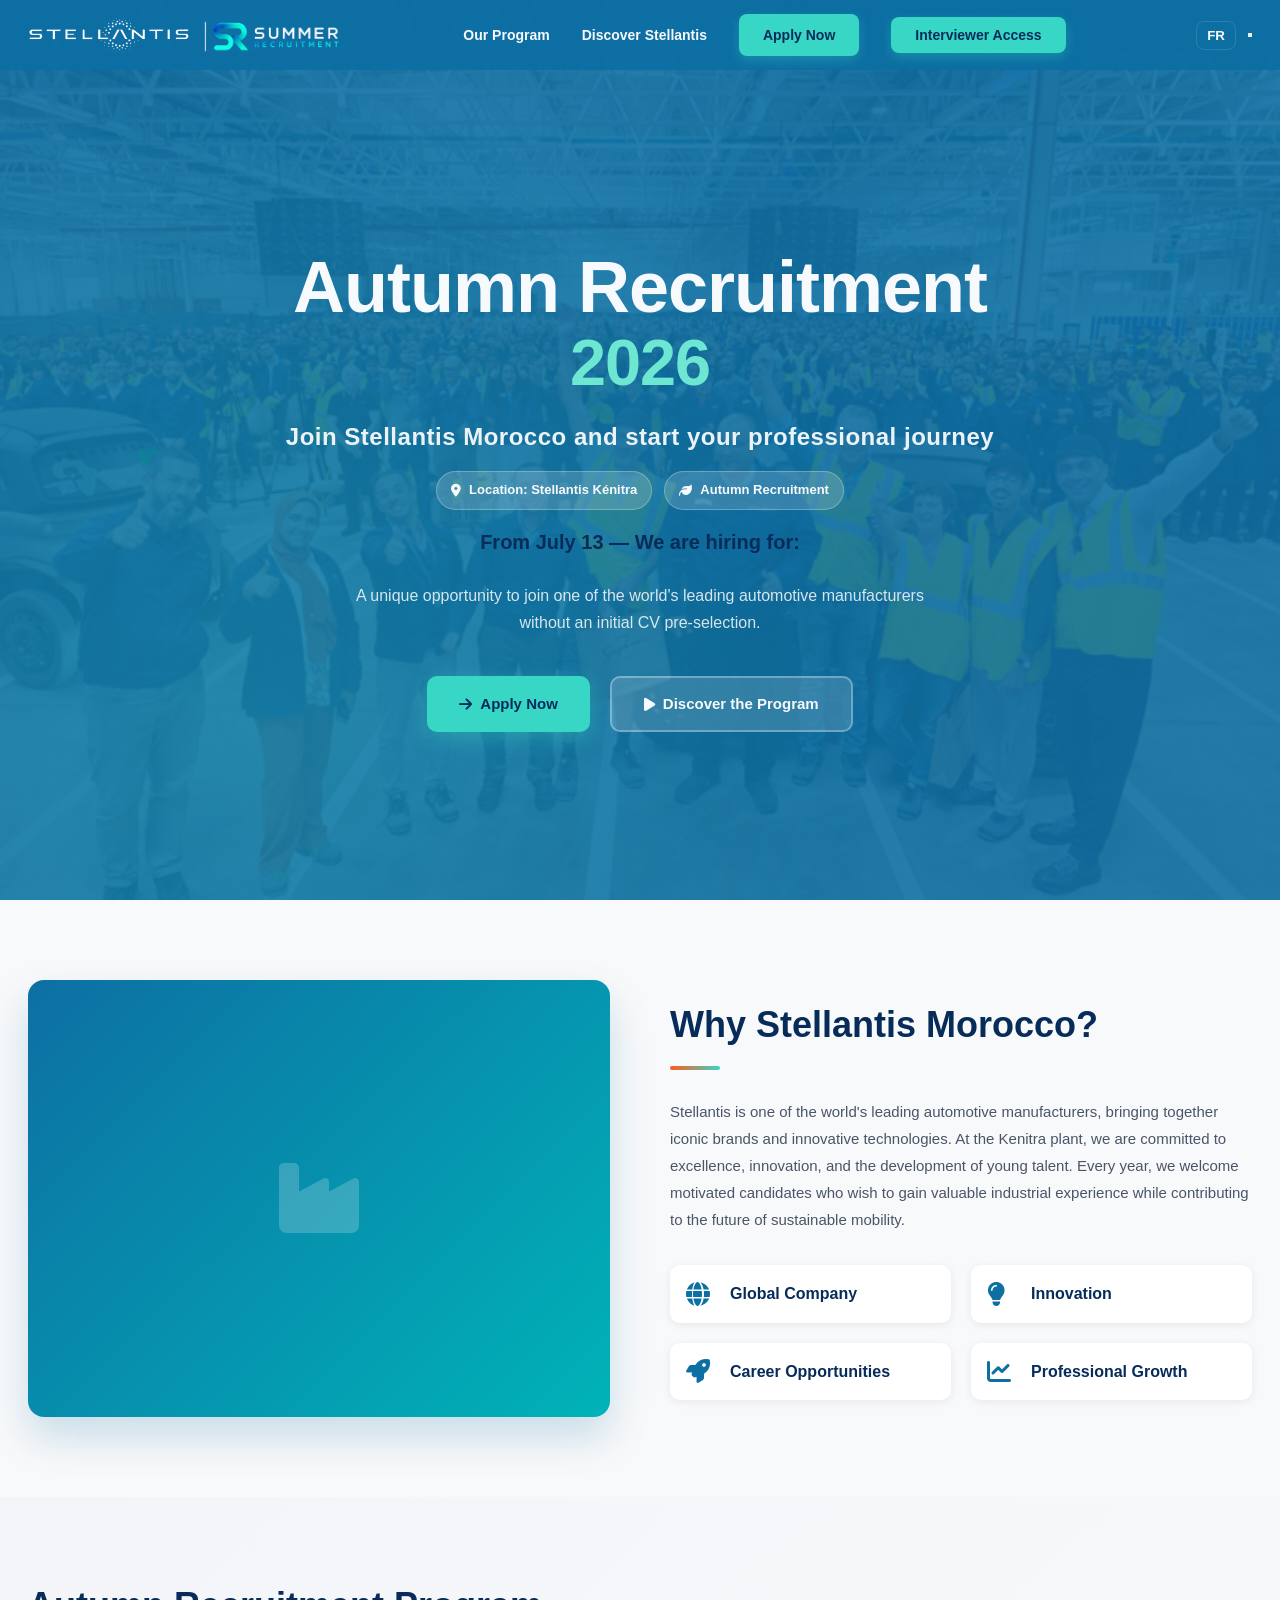
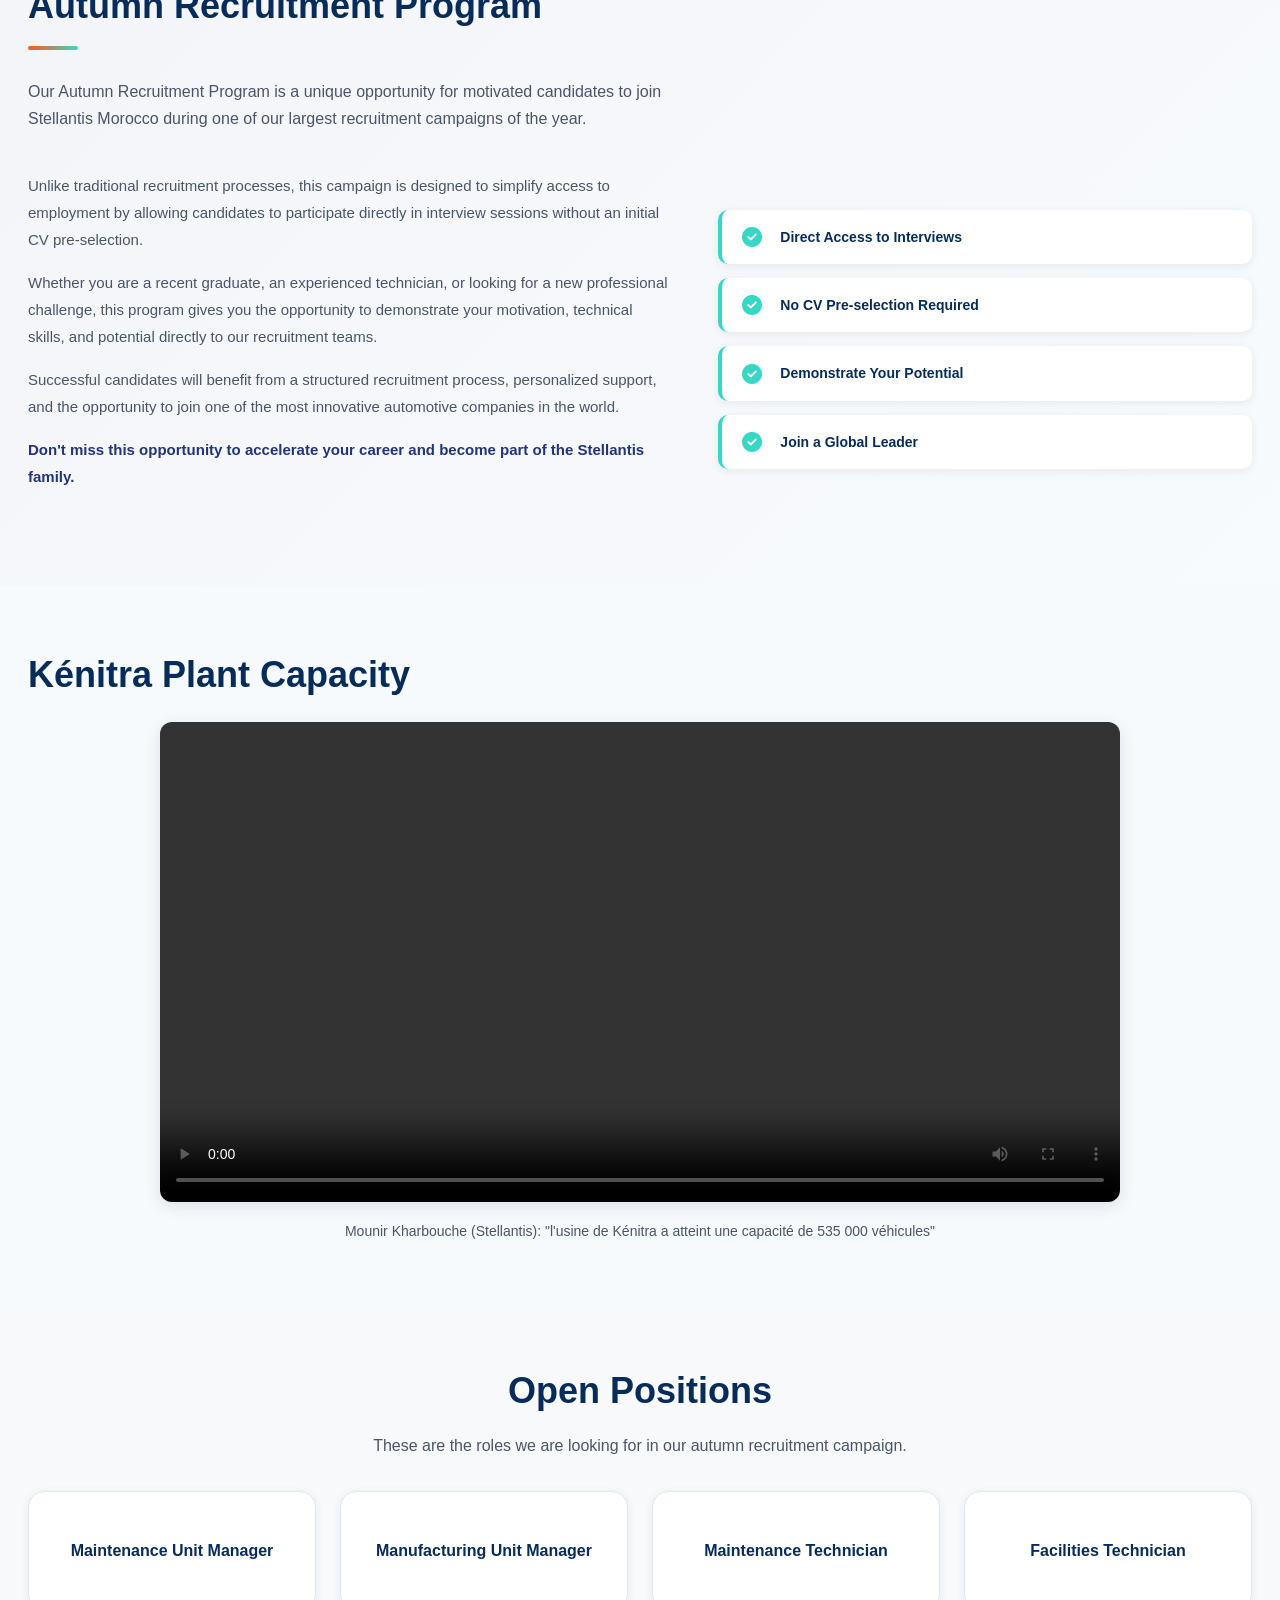
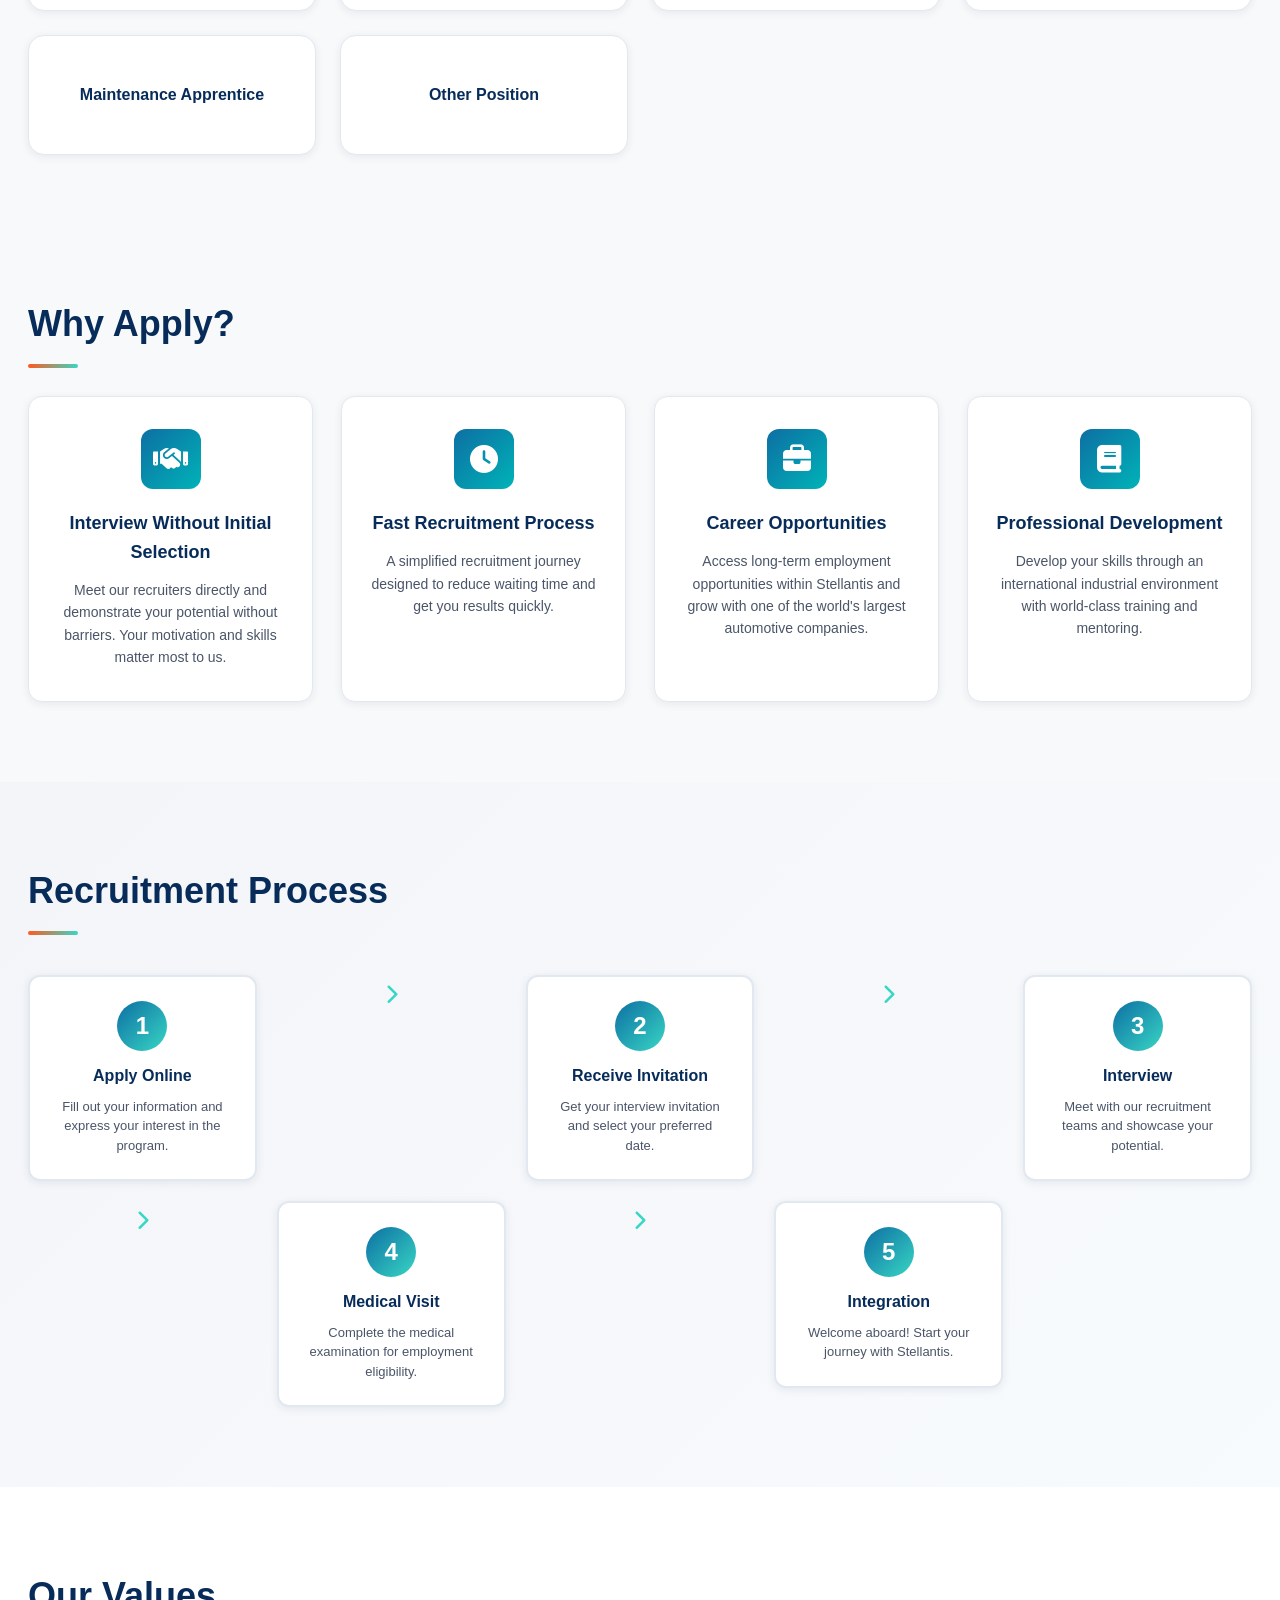
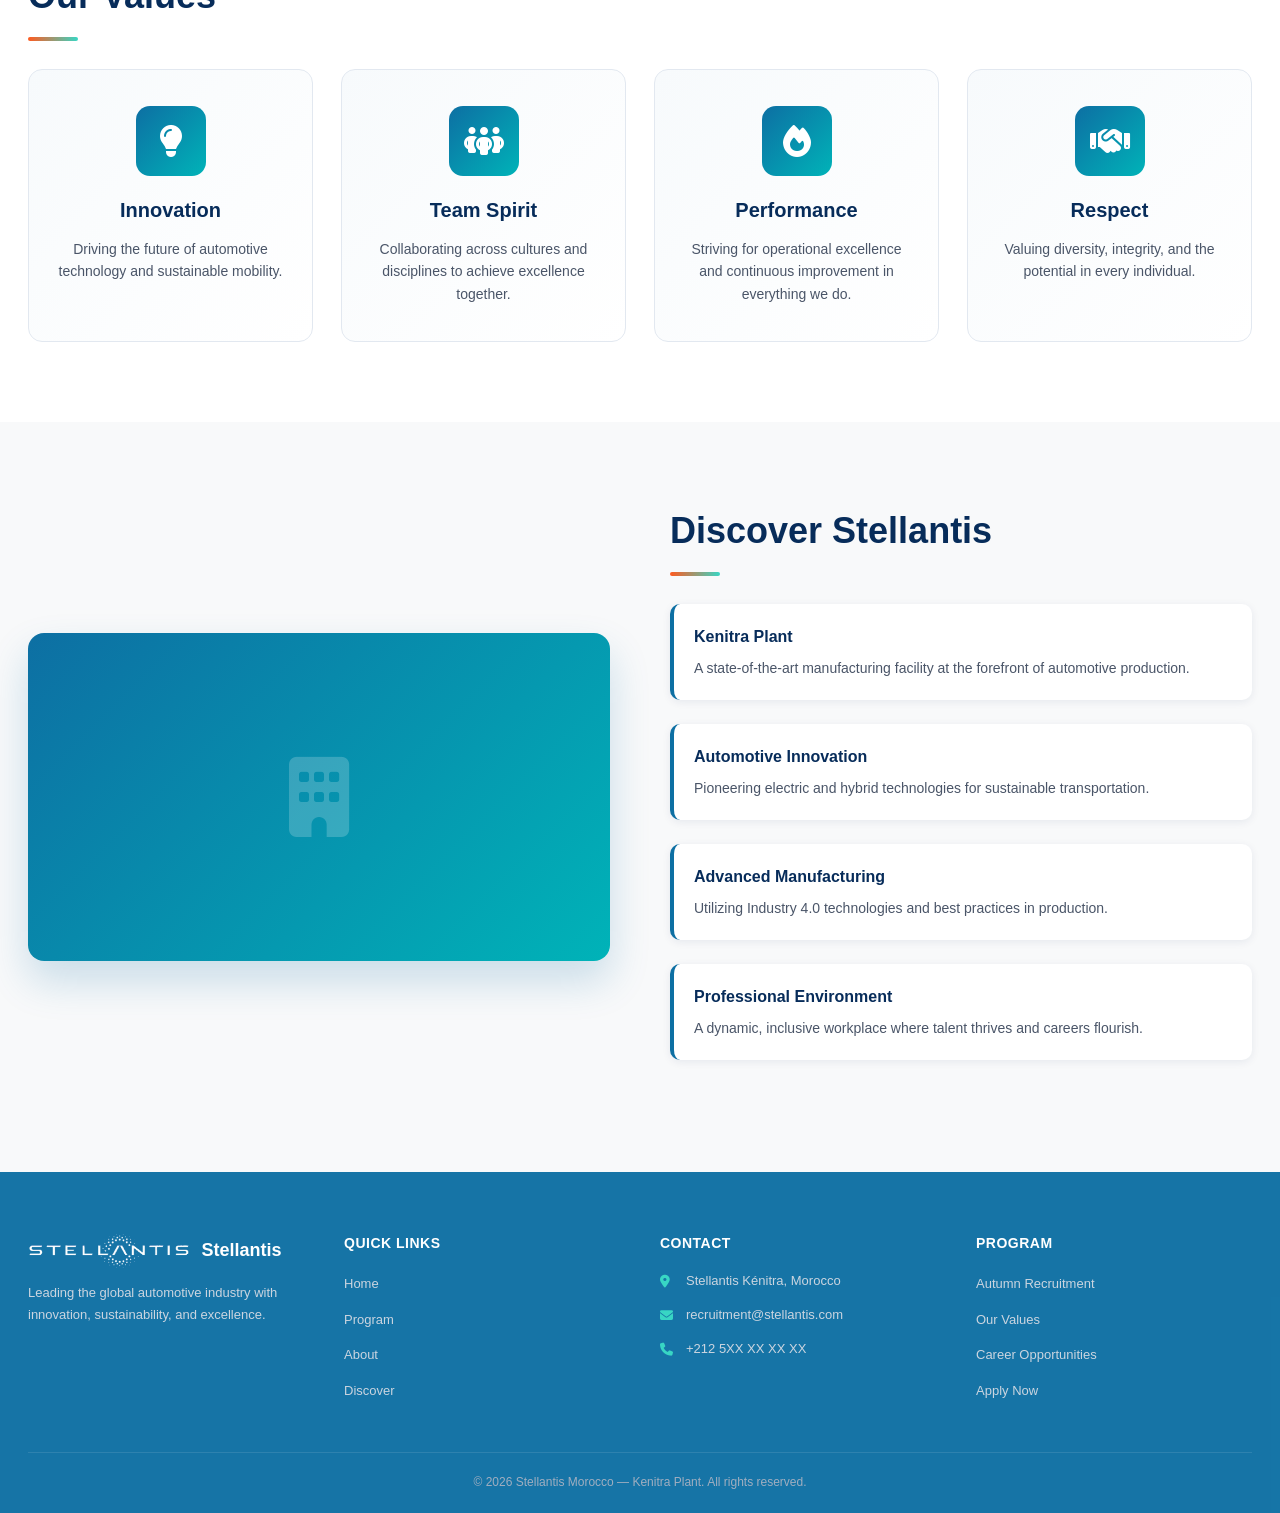
==== index.html @ 3e78059f "Initial commit — Autumn Recruitment 2026 campaign site Starts the autumn campaign from the Summer 20" ====
<!DOCTYPE html>
<html lang="en">
<head>
    <meta charset="UTF-8">
    <meta name="viewport" content="width=device-width, initial-scale=1.0">
    <title id="pageTitle">Autumn Recruitment 2026 — Stellantis Morocco</title>
    <link rel="stylesheet" href="https://cdnjs.cloudflare.com/ajax/libs/font-awesome/6.4.0/css/all.min.css">
    <link rel="stylesheet" href="style.css">
</head>
<body>
    <!-- Navbar -->
    <nav class="navbar" id="navbar">
        <div class="navbar-container">
            <a class="navbar-brand" href="#">
                <img src="assets/images/logoStell.png" alt="Stellantis logo" class="brand-image brand-image-stellantis">
                <img src="assets/images/home_logo.png" alt="Application logo" class="brand-image brand-image-app">
            </a>

            <div class="navbar-menu" id="navbarMenu" role="navigation" aria-label="Main Navigation">
                <a href="#program" class="nav-link" data-i18n="nav.program">Our Program</a>
                <a href="#stellantis" class="nav-link" data-i18n="nav.discover">Discover Stellantis</a>
                <a href="https://tally.so/r/xXBMe5" target="_blank" class="nav-link nav-button"><span data-i18n="nav.apply">Apply Now</span></a>
                <button type="button" id="techInterviewBtn" class="nav-link nav-button">Interviewer Access</button>
            </div>

            <div class="nav-actions">
                <button id="langToggle" class="lang-toggle" aria-label="Switch language">FR</button>
                <button type="button" id="hamburger" class="hamburger" aria-label="Toggle menu" aria-controls="navbarMenu" aria-expanded="false">
                    <span></span>
                    <span></span>
                    <span></span>
                </button>
            </div>
        </div>
    </nav>

    <!-- Hero Section -->
    <section class="hero" id="hero">
        <div class="hero-overlay"></div>
        <div class="hero-content">
            <h1 class="hero-title" id="heroTitle">Autumn Recruitment <span id="heroYear">2026</span></h1>
            <p class="hero-subtitle" data-i18n="hero.subtitle">Join Stellantis Morocco and start your professional journey</p>
            <div class="hero-meta">
                <span class="meta-pill"><i class="fas fa-map-marker-alt"></i> <span data-i18n="meta.location">Location: Stellantis Kénitra</span></span>
                <span class="meta-pill"><i class="fas fa-leaf"></i> <span data-i18n="meta.recruitment">Autumn Recruitment</span></span>
            </div>
            <p class="hero-announcement" id="announcement" data-i18n="announcement">From July 13 — We are hiring for:</p>
            <p class="hero-description" data-i18n="hero.description">A unique opportunity to join one of the world's leading automotive manufacturers without an initial CV pre-selection.</p>

                <div class="hero-buttons">
                <a href="https://tally.so/r/xXBMe5" target="_blank" class="btn btn-primary">
                    <i class="fas fa-arrow-right"></i> <span data-i18n="btn.apply">Apply Now</span>
                </a>
                <a href="#program" class="btn btn-secondary">
                    <i class="fas fa-play"></i> <span data-i18n="btn.discover">Discover the Program</span>
                </a>
            </div>
        </div>

        <!--<div class="scroll-indicator" id="scrollIndicator">
            <div class="mouse">
                <div class="wheel"></div>
            </div>
            <p>Scroll to explore</p>
        </div>-->
    </section>

    <!-- About Stellantis -->
    <section class="about-section" id="stellantis">
        <div class="container">
            <div class="about-grid">
                <div class="about-image">
                    <div class="image-placeholder">
                        <i class="fas fa-industry"></i>
                    </div>
                </div>

                <div class="about-content">
                    <h2 class="section-title" data-i18n="about.title">Why Stellantis Morocco?</h2>
                    <div class="title-bar"></div>
                    
                    <p class="about-text" data-i18n="about.text">
                        Stellantis is one of the world's leading automotive manufacturers, bringing together iconic brands and innovative technologies. At the Kenitra plant, we are committed to excellence, innovation, and the development of young talent. Every year, we welcome motivated candidates who wish to gain valuable industrial experience while contributing to the future of sustainable mobility.
                    </p>

                    <div class="about-highlights">
                        <div class="highlight-item">
                            <i class="fas fa-globe"></i>
                            <span data-i18n="about.highlight1">Global Company</span>
                        </div>
                        <div class="highlight-item">
                            <i class="fas fa-lightbulb"></i>
                            <span data-i18n="about.highlight2">Innovation</span>
                        </div>
                        <div class="highlight-item">
                            <i class="fas fa-rocket"></i>
                            <span data-i18n="about.highlight3">Career Opportunities</span>
                        </div>
                        <div class="highlight-item">
                            <i class="fas fa-chart-line"></i>
                            <span data-i18n="about.highlight4">Professional Growth</span>
                        </div>
                    </div>
                </div>
            </div>
        </div>
    </section>

    <!-- Autumn Recruitment Program -->
    <section class="program-section" id="program">
        <div class="container">
            <h2 class="section-title" data-i18n="program.title">Autumn Recruitment Program</h2>
            <div class="title-bar"></div>

            <p class="section-description" data-i18n="program.description">
                Our Autumn Recruitment Program is a unique opportunity for motivated candidates to join Stellantis Morocco during one of our largest recruitment campaigns of the year.
            </p>

            <div class="program-content">
                <div class="program-text">
                    <p>
                        Unlike traditional recruitment processes, this campaign is designed to simplify access to employment by allowing candidates to participate directly in interview sessions without an initial CV pre-selection.
                    </p>
                    <p>
                        Whether you are a recent graduate, an experienced technician, or looking for a new professional challenge, this program gives you the opportunity to demonstrate your motivation, technical skills, and potential directly to our recruitment teams.
                    </p>
                    <p>
                        Successful candidates will benefit from a structured recruitment process, personalized support, and the opportunity to join one of the most innovative automotive companies in the world.
                    </p>
                    <p style="font-weight: 600; color: #223579;">
                        Don't miss this opportunity to accelerate your career and become part of the Stellantis family.
                    </p>
                </div>

                <div class="program-features">
                    <div class="feature-item">
                        <i class="fas fa-check-circle"></i>
                        <span data-i18n="program.feature1">Direct Access to Interviews</span>
                    </div>
                    <div class="feature-item">
                        <i class="fas fa-check-circle"></i>
                        <span data-i18n="program.feature2">No CV Pre-selection Required</span>
                    </div>
                    <div class="feature-item">
                        <i class="fas fa-check-circle"></i>
                        <span data-i18n="program.feature3">Demonstrate Your Potential</span>
                    </div>
                    <div class="feature-item">
                        <i class="fas fa-check-circle"></i>
                        <span data-i18n="program.feature4">Join a Global Leader</span>
                    </div>
                </div>
            </div>
        </div>
    </section>

    <!-- Local Video Section -->
    <section class="video-section" id="video">
        <div class="container">
            <h2 class="section-title" data-i18n="video.title">Kénitra Plant Capacity</h2>
            <div class="video-wrap">
                <video controls playsinline preload="metadata" class="local-video">
                    <source src="assets/videos/kenitra_capacity.mp4" type="video/mp4">
                    Your browser does not support the video tag.
                </video>
            </div>
            <p class="video-caption" data-i18n="video.caption">Mounir Kharbouche (Stellantis) : "l'usine de Kénitra a atteint une capacité de 535 000 véhicules"</p>
        </div>
    </section>

    <!-- Positions Section -->
    <section class="positions-section" id="positions-section">
        <div class="container">
            <div class="positions-inner">
                <h2 class="section-title" data-i18n="positions.title">Open Positions</h2>
                <p class="section-description positions-description" data-i18n="positions.description">These are the roles we are looking for in our autumn recruitment campaign.</p>
                <ul class="positions" id="positions">
                    <li>Maintenance Unit Manager</li>
                    <li>Manufacturing Unit Manager</li>
                    <li>Maintenance Technician</li>
                    <li>Facilities Technician</li>
                    <li>Maintenance Apprentice</li>
                </ul>
            </div>
        </div>
    </section>

    <!-- Why Apply -->
    <section class="why-apply-section">
        <div class="container">
            <h2 class="section-title" data-i18n="why.title">Why Apply?</h2>
            <div class="title-bar"></div>

            <div class="cards-grid">
                <div class="benefit-card fade-up">
                    <div class="card-icon">
                        <i class="fas fa-handshake"></i>
                    </div>
                    <h3 data-i18n="why.card1.title">Interview Without Initial Selection</h3>
                    <p data-i18n="why.card1.text">Meet our recruiters directly and demonstrate your potential without barriers. Your motivation and skills matter most to us.</p>
                </div>

                <div class="benefit-card fade-up">
                    <div class="card-icon">
                        <i class="fas fa-clock"></i>
                    </div>
                    <h3 data-i18n="why.card2.title">Fast Recruitment Process</h3>
                    <p data-i18n="why.card2.text">A simplified recruitment journey designed to reduce waiting time and get you results quickly.</p>
                </div>

                <div class="benefit-card fade-up">
                    <div class="card-icon">
                        <i class="fas fa-briefcase"></i>
                    </div>
                    <h3 data-i18n="why.card3.title">Career Opportunities</h3>
                    <p data-i18n="why.card3.text">Access long-term employment opportunities within Stellantis and grow with one of the world's largest automotive companies.</p>
                </div>

                <div class="benefit-card fade-up">
                    <div class="card-icon">
                        <i class="fas fa-book"></i>
                    </div>
                    <h3 data-i18n="why.card4.title">Professional Development</h3>
                    <p data-i18n="why.card4.text">Develop your skills through an international industrial environment with world-class training and mentoring.</p>
                </div>
            </div>
        </div>
    </section>

    <!-- Recruitment Process -->
    <section class="process-section">
        <div class="container">
            <h2 class="section-title">Recruitment Process</h2>
            <div class="title-bar"></div>

            <div class="timeline">
                <div class="timeline-item fade-up">
                    <div class="timeline-number">1</div>
                    <div class="timeline-title" data-i18n="timeline.step1.title">Apply Online</div>
                    <p data-i18n="timeline.step1.text">Fill out your information and express your interest in the program.</p>
                </div>

                <div class="timeline-arrow">
                    <i class="fas fa-chevron-right"></i>
                </div>

                <div class="timeline-item fade-up">
                    <div class="timeline-number">2</div>
                    <div class="timeline-title" data-i18n="timeline.step2.title">Receive Invitation</div>
                    <p data-i18n="timeline.step2.text">Get your interview invitation and select your preferred date.</p>
                </div>

                <div class="timeline-arrow">
                    <i class="fas fa-chevron-right"></i>
                </div>

                <div class="timeline-item fade-up">
                    <div class="timeline-number">3</div>
                    <div class="timeline-title" data-i18n="timeline.step3.title">Interview</div>
                    <p data-i18n="timeline.step3.text">Meet with our recruitment teams and showcase your potential.</p>
                </div>

                <div class="timeline-arrow">
                    <i class="fas fa-chevron-right"></i>
                </div>

                <div class="timeline-item fade-up">
                    <div class="timeline-number">4</div>
                    <div class="timeline-title" data-i18n="timeline.step4.title">Medical Visit</div>
                    <p data-i18n="timeline.step4.text">Complete the medical examination for employment eligibility.</p>
                </div>

                <div class="timeline-arrow">
                    <i class="fas fa-chevron-right"></i>
                </div>

                <div class="timeline-item fade-up">
                    <div class="timeline-number">5</div>
                    <div class="timeline-title" data-i18n="timeline.step5.title">Integration</div>
                    <p data-i18n="timeline.step5.text">Welcome aboard! Start your journey with Stellantis.</p>
                </div>
            </div>
        </div>
    </section>

    <!-- Our Values -->
    <section class="values-section">
        <div class="container">
            <h2 class="section-title" data-i18n="values.title">Our Values</h2>
            <div class="title-bar"></div>

            <div class="values-grid">
                <div class="value-card fade-up">
                    <div class="value-icon">
                        <i class="fas fa-lightbulb"></i>
                    </div>
                    <h3 data-i18n="values.card1.title">Innovation</h3>
                    <p data-i18n="values.card1.text">Driving the future of automotive technology and sustainable mobility.</p>
                </div>

                <div class="value-card fade-up">
                    <div class="value-icon">
                        <i class="fas fa-people-group"></i>
                    </div>
                    <h3 data-i18n="values.card2.title">Team Spirit</h3>
                    <p data-i18n="values.card2.text">Collaborating across cultures and disciplines to achieve excellence together.</p>
                </div>

                <div class="value-card fade-up">
                    <div class="value-icon">
                        <i class="fas fa-fire"></i>
                    </div>
                    <h3 data-i18n="values.card3.title">Performance</h3>
                    <p data-i18n="values.card3.text">Striving for operational excellence and continuous improvement in everything we do.</p>
                </div>

                <div class="value-card fade-up">
                    <div class="value-icon">
                        <i class="fas fa-handshake"></i>
                    </div>
                    <h3 data-i18n="values.card4.title">Respect</h3>
                    <p data-i18n="values.card4.text">Valuing diversity, integrity, and the potential in every individual.</p>
                </div>
            </div>
        </div>
    </section>

    <!-- Discover Stellantis -->
    <section class="discover-section" id="discover">
        <div class="container">
            <div class="discover-grid">
                <div class="discover-image">
                    <div class="image-placeholder large">
                        <i class="fas fa-building"></i>
                    </div>
                </div>

                <div class="discover-content">
                    <h2 class="section-title" data-i18n="discover.title">Discover Stellantis</h2>
                    <div class="title-bar"></div>

                    <div class="discover-items">
                        <div class="discover-item">
                            <h4 data-i18n="discover.item1.title"><i class="fas fa-location-dot"></i> Kenitra Plant</h4>
                            <p data-i18n="discover.item1.text">A state-of-the-art manufacturing facility at the forefront of automotive production.</p>
                        </div>

                        <div class="discover-item">
                            <h4 data-i18n="discover.item2.title"><i class="fas fa-microchip"></i> Automotive Innovation</h4>
                            <p data-i18n="discover.item2.text">Pioneering electric and hybrid technologies for sustainable transportation.</p>
                        </div>

                        <div class="discover-item">
                            <h4 data-i18n="discover.item3.title"><i class="fas fa-cog"></i> Advanced Manufacturing</h4>
                            <p data-i18n="discover.item3.text">Utilizing Industry 4.0 technologies and best practices in production.</p>
                        </div>

                        <div class="discover-item">
                            <h4 data-i18n="discover.item4.title"><i class="fas fa-users"></i> Professional Environment</h4>
                            <p data-i18n="discover.item4.text">A dynamic, inclusive workplace where talent thrives and careers flourish.</p>
                        </div>
                    </div>

                   
                </div>
            </div>
        </div>
    </section>


    <!-- Footer -->
    <footer class="footer">
        <div class="container">
            <div class="footer-grid">
                <div class="footer-col">
                    <div class="footer-logo">
                        <img src="assets/images/logoStell.png" alt="Stellantis logo" class="brand-image">
                        <span>Stellantis</span>
                    </div>
                    <p data-i18n="footer.about">Leading the global automotive industry with innovation, sustainability, and excellence.</p>
                    <!--<div class="social-icons">
                        <a href="#"><i class="fab fa-facebook"></i></a>
                        <a href="#"><i class="fab fa-twitter"></i></a>
                        <a href="#"><i class="fab fa-linkedin"></i></a>
                        <a href="#"><i class="fab fa-instagram"></i></a>
                    </div>-->
                </div>

                <div class="footer-col">
                    <h4 data-i18n="footer.links">Quick Links</h4>
                    <ul>
                        <li><a href="#hero" data-i18n="footer.link.home">Home</a></li>
                        <li><a href="#program" data-i18n="footer.link.program">Program</a></li>
                        <li><a href="#stellantis" data-i18n="footer.link.about">About</a></li>
                        <li><a href="#discover" data-i18n="footer.link.discover">Discover</a></li>
                    </ul>
                </div>

                <div class="footer-col">
                    <h4 data-i18n="footer.contact">Contact</h4>
                    <div class="contact-info">
                        <p><i class="fas fa-map-marker-alt"></i> <span data-i18n="footer.contact.address">Stellantis Kénitra, Morocco</span></p>
                        <p><i class="fas fa-envelope"></i> <span data-i18n="footer.contact.email">recruitment@stellantis.com</span></p>
                        <p><i class="fas fa-phone"></i> <span data-i18n="footer.contact.phone">+212 5XX XX XX XX</span></p>
                    </div>
                </div>

                <div class="footer-col">
                    <h4 data-i18n="footer.program">Program</h4>
                    <ul>
                        <li><a href="#">Autumn Recruitment</a></li>
                        <li><a href="#">Our Values</a></li>
                        <li><a href="#">Career Opportunities</a></li>
                        <li><a href="#">Apply Now</a></li>
                    </ul>
                </div>
            </div>

            <div class="footer-bottom">
                <p data-i18n="footer.copyright">&copy; 2026 Stellantis Morocco — Kenitra Plant. All rights reserved.</p>
            </div>
        </div>
    </footer>

    <!-- Technical Interviewer Access Modal -->
    <div class="access-modal-overlay" id="accessModalOverlay">
        <div class="access-modal">
            <button type="button" class="access-modal-close" id="accessModalClose" aria-label="Close">&times;</button>
            <div class="access-modal-icon"><i class="fas fa-lock"></i></div>
            <h3 class="access-modal-title">Interviewer Access</h3>
            <p class="access-modal-text">Enter your access code to open the interview form.</p>
            <input type="text" inputmode="numeric" id="accessCodeInput" class="access-modal-input" placeholder="Access code" autocomplete="off">
            <p class="access-modal-error" id="accessModalError">Incorrect code, please try again.</p>
            <button type="button" class="btn btn-primary access-modal-submit" id="accessModalSubmit">Continue</button>
        </div>
    </div>

    <script src="script.js"></script>
</body>
</html>
---- style.css ----
:root {
    --primary-dark: #223579;
    --primary-blue: #0D6FA3;
    --primary-teal: #00B3B8;
    --teal-light: #38D6C4;
    --teal-lighter: #6EE7D2;
    --dark-navy: #0B3F91;
    --accent-orange: #FF5A1F;
    --light-bg: #F7FAFC;
    --light-gray: #f8f9fa;
    --border-gray: #e2e8f0;
    --text-dark: #072C5A;
    --text-gray: #4a5568;
    --text-light: #8b95a1;
    --shadow-sm: 0 2px 8px rgba(7, 44, 90, 0.08);
    --shadow-md: 0 4px 16px rgba(7, 44, 90, 0.12);
    --shadow-lg: 0 8px 24px rgba(7, 44, 90, 0.15);
}

* {
    margin: 0;
    padding: 0;
    box-sizing: border-box;
}

html {
    scroll-behavior: smooth;
}

body {
    font-family: -apple-system, BlinkMacSystemFont, 'Segoe UI', Roboto, 'Helvetica Neue', Arial, sans-serif;
    color: var(--text-dark);
    line-height: 1.6;
    overflow-x: hidden;
}

.container {
    max-width: 1280px;
    margin: 0 auto;
    padding: 0 28px;
}

/* ============================================
   NAVBAR
   ============================================ */

.navbar {
    position: fixed;
    top: 0;
    left: 0;
    right: 0;
    height: 70px;
    background: rgba(13, 111, 163, 0.96);
    z-index: 1000;
    transition: all 0.4s ease;
    backdrop-filter: blur(0px);
}

.navbar.scrolled {
    background: rgba(13, 111, 163, 0.96);
    backdrop-filter: blur(0px);
    box-shadow: none;
}

.navbar-container {
    max-width: 1400px;
    margin: 0 auto;
    padding: 0 28px;
    height: 100%;
    display: flex;
    align-items: center;
    justify-content: space-between;
}

.nav-actions {
    display: flex;
    align-items: center;
    gap: 12px;
}

/* Local video styles */
.video-section {
    padding: 60px 0;
    background: var(--light-bg);
}
.video-wrap {
    max-width: 960px;
    margin: 18px auto;
    border-radius: 12px;
    overflow: hidden;
    box-shadow: var(--shadow-md);
}
.local-video {
    width: 100%;
    height: auto;
    display: block;
}
.video-caption {
    text-align: center;
    color: var(--text-gray);
    max-width: 960px;
    margin: 10px auto 0;
    font-size: 14px;
}


.navbar-brand {
    display: flex;
    align-items: center;
    gap: 12px;
    font-size: 18px;
    font-weight: 700;
    text-decoration: none;
    color: var(--light-bg);
    transition: color 0.3s ease;
}

.brand-image {
    display: block;
    max-height: 38px;
    width: auto;
    object-fit: contain;
}

.brand-image-app {
    max-height: 44px;
}

.navbar.scrolled .navbar-brand {
    color: var(--light-bg);
}

.navbar.scrolled .nav-link {
    color: var(--light-bg);
}

.navbar.scrolled .hamburger span {
    background: var(--light-bg);
}

.logo-icon {
    width: 32px;
    height: 32px;
    color: inherit;
}

.brand-text {
    letter-spacing: 0.5px;
}

.navbar-menu {
    display: flex;
    align-items: center;
    gap: 32px;
    list-style: none;
}

.navbar,
.navbar *,
.navbar-menu,
.navbar-menu *,
.navbar-menu a,
.navbar-menu span,
.navbar li,
.navbar-menu li {
    list-style: none !important;
}

.navbar::before,
.navbar::after,
.navbar-menu::before,
.navbar-menu::after,
.nav-link::before,
.nav-link::after,
.navbar li::marker,
.navbar-menu li::marker {
    content: none !important;
}

.nav-link {
    color: var(--light-bg);
    text-decoration: none;
    font-size: 14px;
    font-weight: 600;
    transition: color 0.3s ease, transform 0.2s ease;
    position: relative;
}

.navbar.scrolled .nav-link {
    color: var(--light-bg);
}

.nav-link:hover {
    color: var(--teal-light);
    transform: translateY(-2px);
}

.nav-button {
    padding: 10px 24px;
    border-radius: 8px;
    background: var(--teal-light);
    color: var(--text-dark) !important;
    font-weight: 700;
    border: none;
    cursor: pointer;
    transition: all 0.3s ease;
    box-shadow: 0 4px 12px rgba(56, 214, 196, 0.3);
}

.nav-button:hover {
    background: var(--teal-lighter);
    box-shadow: 0 6px 16px rgba(56, 214, 196, 0.4);
    transform: translateY(-3px);
}

/* Language toggle */
.lang-toggle {
    background: transparent;
    color: var(--light-bg);
    border: 1px solid rgba(255,255,255,0.12);
    padding: 6px 10px;
    border-radius: 8px;
    font-weight: 700;
    cursor: pointer;
    margin-left: 12px;
}

/* Positions section */
.positions-section {
    padding: 60px 0;
    background: var(--light-gray);
}

.positions-inner {
    display: flex;
    flex-direction: column;
    align-items: center;
    text-align: center;
}

.hero .hero-announcement,
.positions-section .hero-announcement {
    margin: 0 auto 24px;
    color: var(--text-dark);
    font-size: 20px;
    font-weight: 800;
    text-align: center;
    width: 100%;
    max-width: 720px;
}

.positions-section .section-title {
    margin-bottom: 12px;
}

.positions-section .positions-description {
    margin-bottom: 30px;
    max-width: 720px;
    color: var(--text-gray);
    font-size: 16px;
    line-height: 1.8;
}

.positions-section .positions {
    list-style: none;
    display: grid;
    grid-template-columns: repeat(auto-fit, minmax(240px, 1fr));
    gap: 24px;
    margin: 0;
    padding: 0;
    width: 100%;
}

.positions-section .positions li {
    background: white;
    padding: 28px 20px;
    border-radius: 16px;
    color: var(--text-dark);
    font-weight: 700;
    border: 1px solid var(--border-gray);
    box-shadow: var(--shadow-sm);
    transition: all 0.3s ease;
    min-height: 120px;
    display: flex;
    align-items: center;
    justify-content: center;
    text-align: center;
}

.positions-section .positions li:hover {
    transform: translateY(-8px);
    box-shadow: var(--shadow-lg);
    border-color: var(--teal-light);
}

}

.hamburger {
    display: none;
    flex-direction: column;
    cursor: pointer;
    background: transparent;
    border: none;
    gap: 5px;
}

.hamburger span {
    width: 25px;
    height: 3px;
    background: var(--light-bg);
    border-radius: 2px;
    transition: all 0.3s ease;
}

.navbar.scrolled .hamburger span {
    background: var(--text-dark);
}

.hamburger.active span:nth-child(1) {
    transform: rotate(45deg) translate(10px, 10px);
}

.hamburger.active span:nth-child(2) {
    opacity: 0;
}

.hamburger.active span:nth-child(3) {
    transform: rotate(-45deg) translate(7px, -7px);
}

/* ============================================
   HERO SECTION
   ============================================ */

.hero {
    position: relative;
    min-height: 100vh;
    display: flex;
    align-items: center;
    justify-content: center;
    padding: 80px 28px 0;
    background: rgba(13, 111, 163, 0.96);
    background-image: linear-gradient(rgba(13, 111, 163, 0.90), rgba(13, 111, 163, 0.90)), url('assets/images/background.jpg');
    background-position: center;
    background-size: cover;
    background-repeat: no-repeat;
    overflow: hidden;
}

.hero::before {
    content: '';
    position: absolute;
    inset: 0;
    background: transparent;
    z-index: 1;
}

.hero-overlay {
    position: absolute;
    inset: 0;
    background: radial-gradient(circle at 20% 80%, rgba(56, 214, 196, 0.15) 0%, transparent 50%);
    z-index: 2;
}

.hero-content {
    position: relative;
    z-index: 3;
    text-align: center;
    max-width: 800px;
    animation: fadeInUp 1s ease 0.3s both;
}

.hero-title {
    font-size: clamp(48px, 8vw, 72px);
    font-weight: 800;
    color: var(--light-bg);
    line-height: 1.1;
    margin-bottom: 20px;
    letter-spacing: -1px;
}

.hero-title span {
    color: var(--teal-lighter);
    display: block;
    font-size: 0.9em;
}

.hero-subtitle {
    font-size: 24px;
    color: rgba(247, 250, 252, 0.95);
    font-weight: 600;
    margin-bottom: 14px;
    letter-spacing: 0.5px;
}

.hero-meta {
    display: flex;
    justify-content: center;
    flex-wrap: wrap;
    gap: 12px;
    margin-bottom: 16px;
}

.meta-pill {
    display: inline-flex;
    align-items: center;
    gap: 8px;
    padding: 8px 14px;
    border-radius: 999px;
    background: rgba(255, 255, 255, 0.16);
    border: 1px solid rgba(255, 255, 255, 0.25);
    color: var(--light-bg);
    font-size: 13px;
    font-weight: 700;
    backdrop-filter: blur(8px);
}

.hero-description {
    font-size: 16px;
    color: rgba(247, 250, 252, 0.85);
    max-width: 600px;
    margin: 0 auto 40px;
    line-height: 1.7;
}

.hero-buttons {
    display: flex;
    gap: 20px;
    justify-content: center;
    flex-wrap: wrap;
    animation: fadeInUp 1s ease 0.6s both;
}

.btn {
    display: inline-flex;
    align-items: center;
    gap: 8px;
    padding: 14px 32px;
    border-radius: 10px;
    font-size: 15px;
    font-weight: 700;
    text-decoration: none;
    border: none;
    cursor: pointer;
    transition: all 0.3s ease;
    position: relative;
    overflow: hidden;
}

.btn::before {
    content: '';
    position: absolute;
    top: 50%;
    left: 50%;
    width: 0;
    height: 0;
    border-radius: 50%;
    background: rgba(255, 255, 255, 0.3);
    transform: translate(-50%, -50%);
    transition: width 0.6s, height 0.6s;
    z-index: 0;
}

.btn:hover::before {
    width: 300px;
    height: 300px;
}

.btn > * {
    position: relative;
    z-index: 1;
}

.btn-primary {
    background: var(--teal-light);
    color: var(--text-dark);
    box-shadow: 0 6px 20px rgba(56, 214, 196, 0.35);
}

.btn-primary:hover {
    background: var(--teal-lighter);
    box-shadow: 0 10px 30px rgba(56, 214, 196, 0.45);
    transform: translateY(-4px);
}

.btn-secondary {
    background: rgba(255, 255, 255, 0.15);
    color: var(--light-bg);
    border: 2px solid rgba(255, 255, 255, 0.3);
    backdrop-filter: blur(10px);
}

.btn-secondary:hover {
    background: rgba(255, 255, 255, 0.25);
    border-color: var(--teal-lighter);
    box-shadow: 0 8px 24px rgba(110, 231, 210, 0.2);
    transform: translateY(-4px);
}

.btn-light {
    background: var(--light-bg);
    color: var(--text-dark);
    box-shadow: 0 6px 20px rgba(0, 0, 0, 0.15);
}

.btn-light:hover {
    background: #ffffff;
    box-shadow: 0 10px 30px rgba(0, 0, 0, 0.2);
    transform: translateY(-4px);
}

.btn-large {
    padding: 18px 48px;
    font-size: 16px;
}

/* Scroll Indicator */

.scroll-indicator {
    position: absolute;
    bottom: 40px;
    left: 50%;
    transform: translateX(-50%);
    text-align: center;
    z-index: 3;
    animation: bounce 2s infinite;
}

.mouse {
    width: 30px;
    height: 50px;
    border: 2px solid rgba(247, 250, 252, 0.5);
    border-radius: 15px;
    display: flex;
    justify-content: center;
    padding: 8px 0;
    margin: 0 auto 12px;
}

.wheel {
    width: 4px;
    height: 8px;
    background: rgba(247, 250, 252, 0.5);
    border-radius: 2px;
    animation: wheel-scroll 1.5s infinite;
}

.scroll-indicator p {
    color: rgba(247, 250, 252, 0.7);
    font-size: 12px;
    font-weight: 600;
    letter-spacing: 1px;
}

/* ============================================
   SECTIONS
   ============================================ */

section {
    padding: 80px 0;
}

.section-title {
    font-size: 36px;
    font-weight: 800;
    color: var(--text-dark);
    margin-bottom: 12px;
}

.title-bar {
    width: 50px;
    height: 4px;
    background: linear-gradient(90deg, var(--accent-orange) 0%, var(--teal-light) 100%);
    border-radius: 2px;
    margin-bottom: 28px;
}

.section-description {
    font-size: 16px;
    color: var(--text-gray);
    max-width: 700px;
    margin-bottom: 40px;
    line-height: 1.7;
}

/* ============================================
   ABOUT SECTION
   ============================================ */

.about-section {
    background: var(--light-gray);
}

.about-grid {
    display: grid;
    grid-template-columns: 1fr 1fr;
    gap: 60px;
    align-items: center;
}

.about-image {
    animation: fadeIn 1s ease;
}

.image-placeholder {
    width: 100%;
    aspect-ratio: 4/3;
    background: linear-gradient(135deg, var(--primary-blue) 0%, var(--primary-teal) 100%);
    border-radius: 16px;
    display: flex;
    align-items: center;
    justify-content: center;
    font-size: 80px;
    color: rgba(255, 255, 255, 0.2);
    box-shadow: 0 20px 40px rgba(13, 111, 163, 0.2);
    transition: transform 0.4s ease, box-shadow 0.4s ease;
}

.image-placeholder:hover {
    transform: translateY(-8px) scale(1.02);
    box-shadow: 0 30px 60px rgba(13, 111, 163, 0.3);
}

.image-placeholder.large {
    aspect-ratio: 16/9;
}

.about-content {
    animation: fadeInUp 1s ease;
}

.about-text {
    font-size: 15px;
    color: var(--text-gray);
    line-height: 1.8;
    margin-bottom: 28px;
}

.about-highlights {
    display: grid;
    grid-template-columns: 1fr 1fr;
    gap: 20px;
    margin-top: 32px;
}

.highlight-item {
    display: flex;
    align-items: center;
    gap: 12px;
    padding: 16px;
    background: white;
    border-radius: 10px;
    box-shadow: var(--shadow-sm);
    transition: all 0.3s ease;
}

.highlight-item:hover {
    transform: translateY(-4px);
    box-shadow: var(--shadow-md);
}

.highlight-item i {
    font-size: 24px;
    color: var(--primary-blue);
    min-width: 32px;
}

.highlight-item span {
    font-weight: 600;
    color: var(--text-dark);
}

/* ============================================
   PROGRAM SECTION
   ============================================ */

.program-section {
    background: linear-gradient(135deg, rgba(34, 53, 121, 0.05) 0%, rgba(13, 111, 163, 0.03) 100%);
}

.program-content {
    display: grid;
    grid-template-columns: 1.2fr 1fr;
    gap: 50px;
    align-items: center;
}

.program-text {
    animation: fadeInUp 1s ease;
}

.program-text p {
    font-size: 15px;
    color: var(--text-gray);
    line-height: 1.8;
    margin-bottom: 16px;
}

.program-features {
    display: flex;
    flex-direction: column;
    gap: 14px;
    animation: fadeInUp 1s ease 0.2s both;
}

.feature-item {
    display: flex;
    align-items: center;
    gap: 14px;
    padding: 16px 20px;
    background: white;
    border-radius: 10px;
    border-left: 4px solid var(--teal-light);
    box-shadow: var(--shadow-sm);
    transition: all 0.3s ease;
}

.feature-item:hover {
    transform: translateX(8px);
    box-shadow: var(--shadow-md);
}

.feature-item i {
    font-size: 20px;
    color: var(--teal-light);
    min-width: 24px;
}

.feature-item span {
    font-weight: 600;
    color: var(--text-dark);
    font-size: 14px;
}

/* ============================================
   WHY APPLY SECTION
   ============================================ */

.why-apply-section {
    background: var(--light-gray);
}

.cards-grid {
    display: grid;
    grid-template-columns: repeat(auto-fit, minmax(280px, 1fr));
    gap: 28px;
}

.benefit-card {
    background: white;
    border-radius: 14px;
    padding: 32px 24px;
    box-shadow: var(--shadow-sm);
    border: 1px solid var(--border-gray);
    transition: all 0.4s cubic-bezier(0.34, 1.56, 0.64, 1);
    text-align: center;
}

.benefit-card:hover {
    transform: translateY(-12px);
    box-shadow: var(--shadow-lg);
    border-color: var(--teal-light);
}

.card-icon {
    width: 60px;
    height: 60px;
    background: linear-gradient(135deg, var(--primary-blue) 0%, var(--primary-teal) 100%);
    border-radius: 12px;
    display: flex;
    align-items: center;
    justify-content: center;
    font-size: 28px;
    color: white;
    margin: 0 auto 20px;
    transition: transform 0.3s ease;
}

.benefit-card:hover .card-icon {
    transform: scale(1.1) rotate(5deg);
}

.benefit-card h3 {
    font-size: 18px;
    font-weight: 700;
    color: var(--text-dark);
    margin-bottom: 12px;
}

.benefit-card p {
    font-size: 14px;
    color: var(--text-gray);
    line-height: 1.6;
}

/* ============================================
   PROCESS SECTION
   ============================================ */

.process-section {
    background: linear-gradient(135deg, rgba(34, 53, 121, 0.05) 0%, rgba(13, 111, 163, 0.03) 100%);
}

.timeline {
    display: grid;
    grid-template-columns: repeat(auto-fit, minmax(200px, 1fr));
    gap: 20px;
    align-items: start;
    margin-top: 40px;
}

.timeline-arrow {
    display: none;
    align-items: center;
    justify-content: center;
    color: var(--teal-light);
    font-size: 20px;
}

@media (min-width: 1024px) {
    .timeline {
        grid-template-columns: repeat(5, 1fr);
    }

    .timeline-arrow {
        display: flex;
        height: 40px;
    }
}

.timeline-item {
    background: white;
    border-radius: 12px;
    padding: 24px;
    box-shadow: var(--shadow-sm);
    border: 2px solid var(--border-gray);
    position: relative;
    transition: all 0.3s ease;
    text-align: center;
}

.timeline-item:hover {
    border-color: var(--teal-light);
    box-shadow: var(--shadow-md);
    transform: translateY(-6px);
}

.timeline-number {
    width: 50px;
    height: 50px;
    background: linear-gradient(135deg, var(--primary-blue) 0%, var(--teal-light) 100%);
    color: white;
    border-radius: 50%;
    display: flex;
    align-items: center;
    justify-content: center;
    font-size: 24px;
    font-weight: 800;
    margin: 0 auto 12px;
}

.timeline-title {
    font-size: 16px;
    font-weight: 700;
    color: var(--text-dark);
    margin-bottom: 8px;
}

.timeline-item p {
    font-size: 13px;
    color: var(--text-gray);
    line-height: 1.5;
}

/* ============================================
   VALUES SECTION
   ============================================ */

.values-section {
    background: white;
}

.values-grid {
    display: grid;
    grid-template-columns: repeat(auto-fit, minmax(240px, 1fr));
    gap: 28px;
}

.value-card {
    background: linear-gradient(135deg, var(--light-bg) 0%, white 100%);
    border-radius: 14px;
    padding: 36px 28px;
    border: 1px solid var(--border-gray);
    text-align: center;
    transition: all 0.4s ease;
}

.value-card:hover {
    transform: translateY(-10px);
    box-shadow: var(--shadow-lg);
    border-color: var(--teal-light);
}

.value-icon {
    width: 70px;
    height: 70px;
    background: linear-gradient(135deg, var(--primary-blue) 0%, var(--primary-teal) 100%);
    border-radius: 14px;
    display: flex;
    align-items: center;
    justify-content: center;
    font-size: 32px;
    color: white;
    margin: 0 auto 18px;
    transition: all 0.3s ease;
}

.value-card:hover .value-icon {
    transform: scale(1.15) rotateY(10deg);
}

.value-card h3 {
    font-size: 20px;
    font-weight: 700;
    color: var(--text-dark);
    margin-bottom: 12px;
}

.value-card p {
    font-size: 14px;
    color: var(--text-gray);
    line-height: 1.6;
}

/* ============================================
   DISCOVER SECTION
   ============================================ */

.discover-section {
    background: var(--light-gray);
}

.discover-grid {
    display: grid;
    grid-template-columns: 1fr 1fr;
    gap: 60px;
    align-items: center;
}

.discover-content {
    animation: fadeInUp 1s ease;
}

.discover-items {
    display: flex;
    flex-direction: column;
    gap: 24px;
    margin-bottom: 32px;
}

.discover-item {
    padding: 20px;
    background: white;
    border-radius: 10px;
    border-left: 4px solid var(--primary-blue);
    box-shadow: var(--shadow-sm);
    transition: all 0.3s ease;
}

.discover-item:hover {
    border-left-color: var(--teal-light);
    transform: translateX(8px);
    box-shadow: var(--shadow-md);
}

.discover-item h4 {
    font-size: 16px;
    font-weight: 700;
    color: var(--text-dark);
    margin-bottom: 8px;
    display: flex;
    align-items: center;
    gap: 10px;
}

.discover-item h4 i {
    color: var(--primary-blue);
    font-size: 18px;
}

.discover-item p {
    font-size: 14px;
    color: var(--text-gray);
    line-height: 1.6;
}

/* ============================================
   CTA SECTION
   ============================================ */

.cta-section {
    background: linear-gradient(135deg, var(--primary-dark) 0%, var(--primary-blue) 50%, var(--primary-teal) 100%);
    color: white;
    position: relative;
    overflow: hidden;
}

.cta-section::before {
    content: '';
    position: absolute;
    inset: 0;
    background: radial-gradient(circle at 20% 80%, rgba(56, 214, 196, 0.2) 0%, transparent 50%);
    pointer-events: none;
}

.cta-content {
    position: relative;
    z-index: 1;
    text-align: center;
    max-width: 600px;
    margin: 0 auto;
    animation: fadeInUp 1s ease;
}

.cta-content h2 {
    font-size: 42px;
    font-weight: 800;
    margin-bottom: 16px;
    line-height: 1.2;
}

.cta-content p {
    font-size: 16px;
    opacity: 0.95;
    margin-bottom: 32px;
    line-height: 1.6;
}

/* ============================================
   FOOTER
   ============================================ */

.footer {
    background: rgba(13, 111, 163, 0.96);
    color: #F7FAFC;
    padding: 60px 0 20px;
}

.footer-grid {
    display: grid;
    grid-template-columns: repeat(auto-fit, minmax(250px, 1fr));
    gap: 40px;
    margin-bottom: 40px;
}

.footer-col h4 {
    font-size: 14px;
    font-weight: 800;
    text-transform: uppercase;
    color: white;
    margin-bottom: 16px;
    letter-spacing: 0.5px;
}

.footer-logo {
    display: flex;
    align-items: center;
    gap: 10px;
    font-size: 18px;
    font-weight: 700;
    color: white;
    margin-bottom: 12px;
}

.footer-col p {
    font-size: 13px;
    line-height: 1.7;
    margin-bottom: 16px;
    color: #cbd5e0;
}

.footer-col ul {
    list-style: none;
}

.footer-col ul li {
    margin-bottom: 10px;
}

.footer-col ul li a {
    color: #cbd5e0;
    text-decoration: none;
    font-size: 13px;
    transition: color 0.3s ease;
}

.footer-col ul li a:hover {
    color: var(--teal-light);
}

.social-icons {
    display: flex;
    gap: 12px;
    margin-top: 16px;
}

.social-icons a {
    width: 36px;
    height: 36px;
    background: rgba(110, 231, 210, 0.1);
    border-radius: 8px;
    display: flex;
    align-items: center;
    justify-content: center;
    color: var(--teal-light);
    text-decoration: none;
    transition: all 0.3s ease;
    border: 1px solid rgba(110, 231, 210, 0.2);
}

.social-icons a:hover {
    background: var(--teal-light);
    color: var(--text-dark);
    transform: translateY(-3px);
}

.contact-info {
    display: flex;
    flex-direction: column;
    gap: 12px;
}

.contact-info p {
    font-size: 13px;
    display: flex;
    align-items: center;
    gap: 10px;
    margin: 0;
}

.contact-info i {
    color: var(--teal-light);
    width: 16px;
}

.footer-bottom {
    padding-top: 20px;
    border-top: 1px solid rgba(255, 255, 255, 0.1);
    text-align: center;
}

.footer-bottom p {
    font-size: 12px;
    color: #a0aec0;
    margin: 0;
}

/* ============================================
   ANIMATIONS
   ============================================ */

@keyframes fadeInUp {
    from {
        opacity: 0;
        transform: translateY(30px);
    }
    to {
        opacity: 1;
        transform: translateY(0);
    }
}

@keyframes fadeIn {
    from {
        opacity: 0;
    }
    to {
        opacity: 1;
    }
}

@keyframes bounce {
    0%, 20%, 50%, 80%, 100% {
        transform: translateX(-50%) translateY(0);
    }
    40% {
        transform: translateX(-50%) translateY(-10px);
    }
    60% {
        transform: translateX(-50%) translateY(-5px);
    }
}

@keyframes wheel-scroll {
    0% {
        opacity: 1;
        transform: translateY(-8px);
    }
    100% {
        opacity: 0;
        transform: translateY(8px);
    }
}

.fade-up {
    opacity: 0;
    transform: translateY(30px);
    transition: opacity 0.6s ease, transform 0.6s ease;
}

.fade-up.in-view {
    opacity: 1;
    transform: translateY(0);
}

/* ============================================
   RESPONSIVE DESIGN
   ============================================ */

@media (max-width: 1024px) {
    .section-title {
        font-size: 28px;
    }

    .about-grid,
    .program-content,
    .discover-grid {
        grid-template-columns: 1fr;
    }

    .hero-title {
        font-size: 42px;
    }

    .hero-subtitle {
        font-size: 18px;
    }

    .cta-content h2 {
        font-size: 32px;
    }
}

@media (max-width: 768px) {
    .navbar-menu {
        display: none;
    }

    .hamburger {
        display: flex;
    }

    .section-title {
        font-size: 24px;
    }

    .hero-buttons {
        gap: 12px;
    }

    .btn {
        padding: 12px 24px;
        font-size: 14px;
    }

    .hero-title {
        font-size: 32px;
    }

    .hero-subtitle {
        font-size: 16px;
    }

    .hero-description {
        font-size: 14px;
    }

    section {
        padding: 60px 0;
    }

    .about-highlights {
        grid-template-columns: 1fr;
    }

    .cards-grid {
        grid-template-columns: 1fr;
    }

    .benefit-card {
        padding: 24px;
    }

    .timeline {
        grid-template-columns: 1fr;
    }

    .timeline-arrow {
        display: none !important;
    }

    .discover-items {
        gap: 16px;
    }

    .footer-grid {
        grid-template-columns: 1fr;
        gap: 24px;
    }

    .cta-content h2 {
        font-size: 24px;
    }
}

@media (max-width: 480px) {
    .container {
        padding: 0 16px;
    }

    .section-title {
        font-size: 20px;
    }

    .hero {
        padding: 70px 16px 0;
    }

    .hero-title {
        font-size: 24px;
    }

    .hero-subtitle {
        font-size: 14px;
    }

    .hero-description {
        font-size: 13px;
    }

    .btn {
        padding: 10px 20px;
        font-size: 13px;
    }

    .section-description {
        font-size: 14px;
    }

    .navbar-container {
        padding: 0 16px;
    }

    .about-text {
        font-size: 14px;
    }

    .program-text p {
        font-size: 14px;
    }

    .discover-item h4 {
        font-size: 15px;
    }

    .discover-item p {
        font-size: 13px;
    }
}

/* ============================================
   Technical Interviewer Access Modal
============================================ */

.access-modal-overlay {
    display: none;
    position: fixed;
    inset: 0;
    background: rgba(7, 44, 90, 0.55);
    backdrop-filter: blur(4px);
    align-items: center;
    justify-content: center;
    z-index: 2000;
    padding: 20px;
}

.access-modal-overlay.active {
    display: flex;
}

.access-modal {
    position: relative;
    width: 100%;
    max-width: 340px;
    background: #fff;
    border-radius: 14px;
    padding: 32px 28px 28px;
    text-align: center;
    box-shadow: 0 20px 60px rgba(7, 44, 90, 0.3);
    animation: accessModalPop 0.25s ease;
}

@keyframes accessModalPop {
    from { opacity: 0; transform: translateY(10px) scale(0.97); }
    to { opacity: 1; transform: translateY(0) scale(1); }
}

.access-modal-close {
    position: absolute;
    top: 10px;
    right: 12px;
    background: none;
    border: none;
    font-size: 22px;
    line-height: 1;
    color: var(--text-gray);
    cursor: pointer;
}

.access-modal-close:hover {
    color: var(--text-dark);
}

.access-modal-icon {
    width: 48px;
    height: 48px;
    margin: 0 auto 14px;
    border-radius: 50%;
    background: var(--light-bg);
    color: var(--primary-blue);
    display: flex;
    align-items: center;
    justify-content: center;
    font-size: 18px;
}

.access-modal-title {
    font-size: 18px;
    font-weight: 800;
    color: var(--text-dark);
    margin-bottom: 6px;
}

.access-modal-text {
    font-size: 13px;
    color: var(--text-gray);
    margin-bottom: 18px;
}

.access-modal-input {
    width: 100%;
    padding: 12px 14px;
    border: 1px solid #e2e8f0;
    border-radius: 8px;
    font-size: 15px;
    text-align: center;
    letter-spacing: 2px;
    margin-bottom: 8px;
}

.access-modal-input:focus {
    outline: none;
    border-color: var(--primary-blue);
}

.access-modal-error {
    display: none;
    color: #e53e3e;
    font-size: 12px;
    margin-bottom: 8px;
}

.access-modal-error.show {
    display: block;
}

.access-modal-submit {
    width: 100%;
    justify-content: center;
    margin-top: 6px;
}
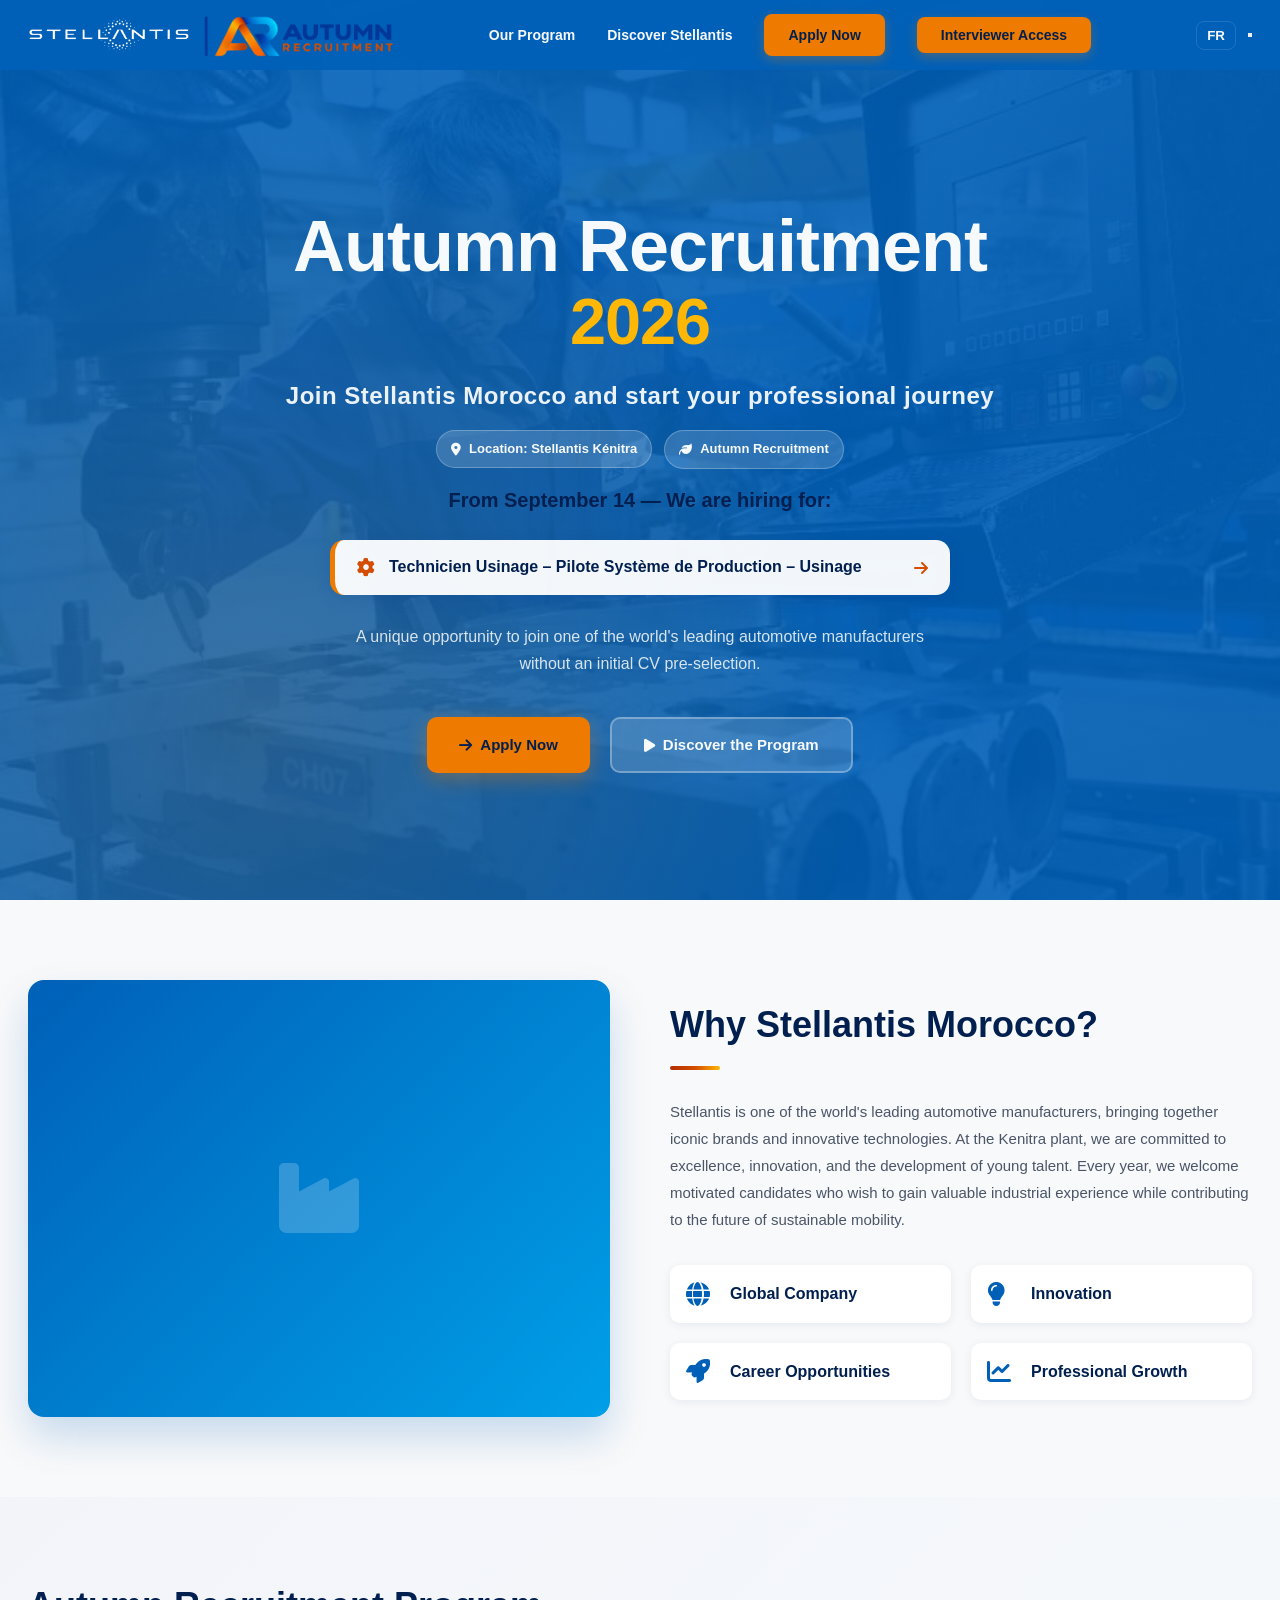
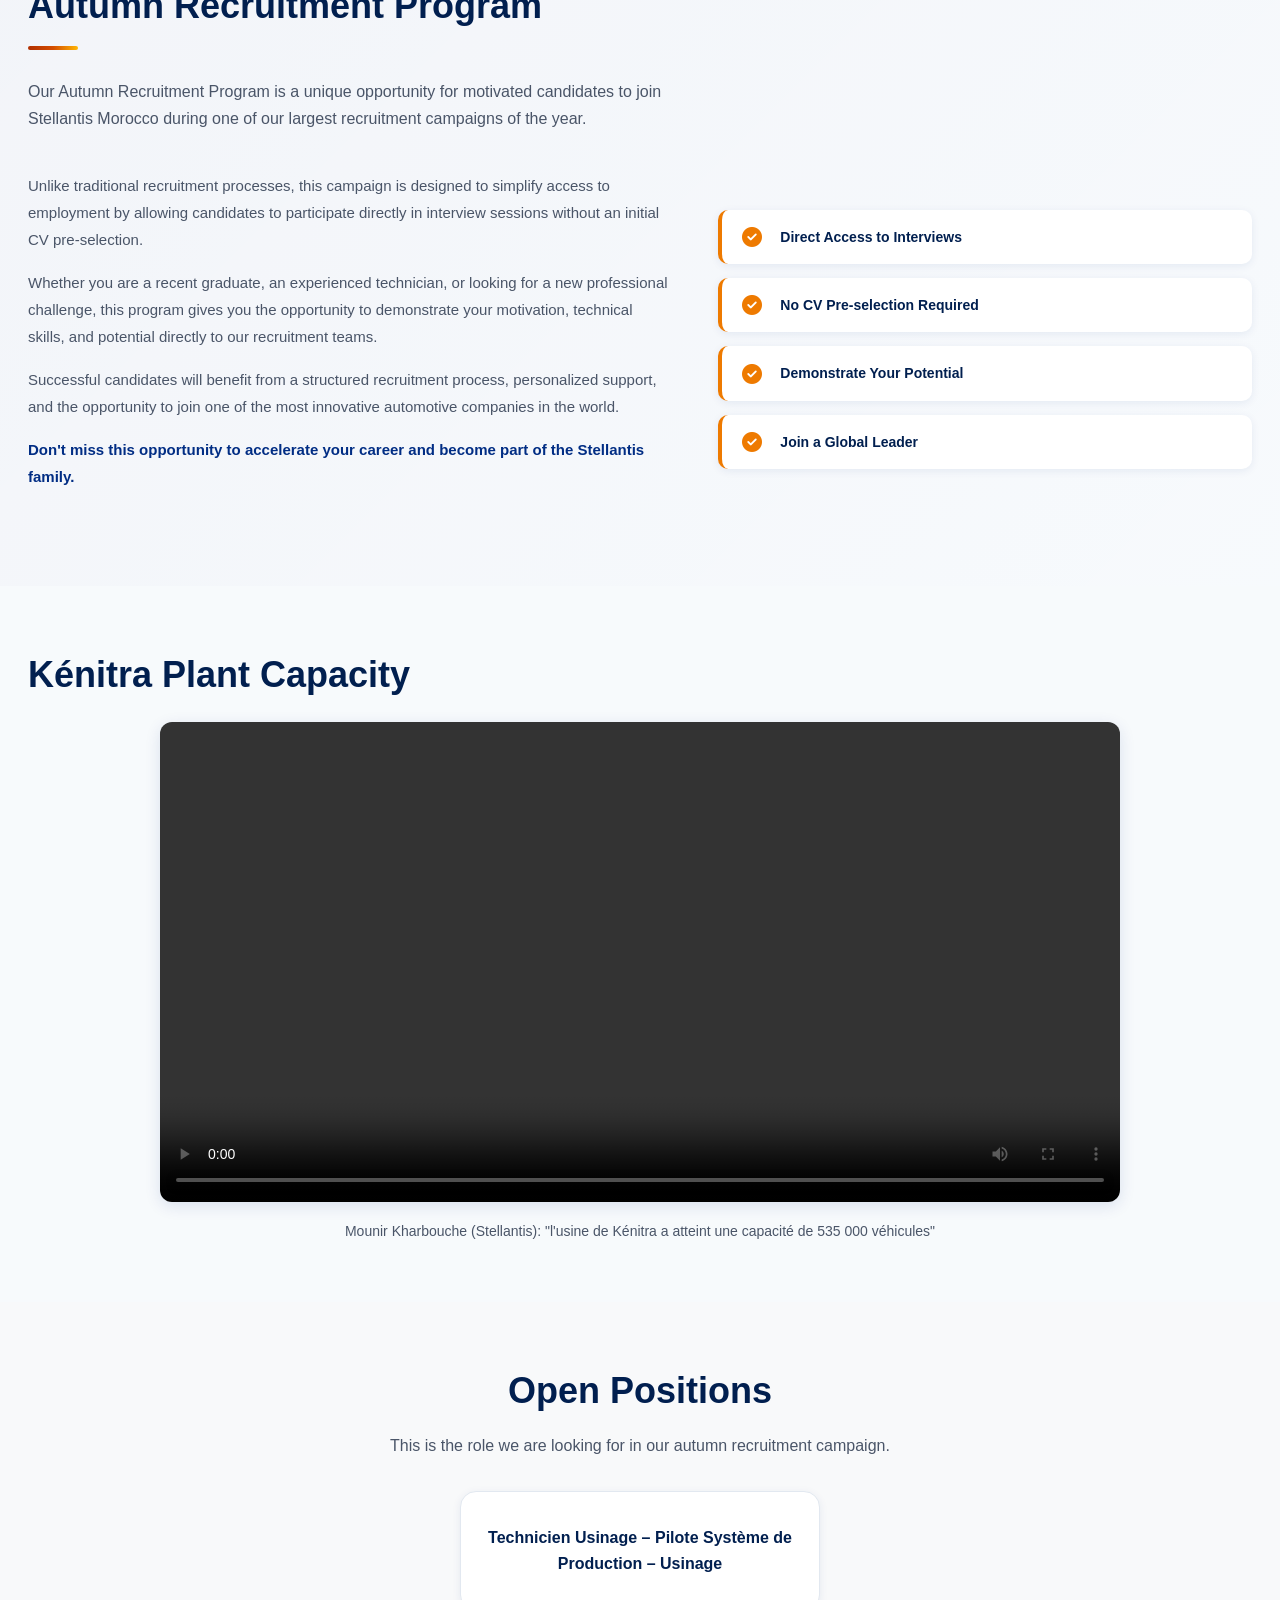
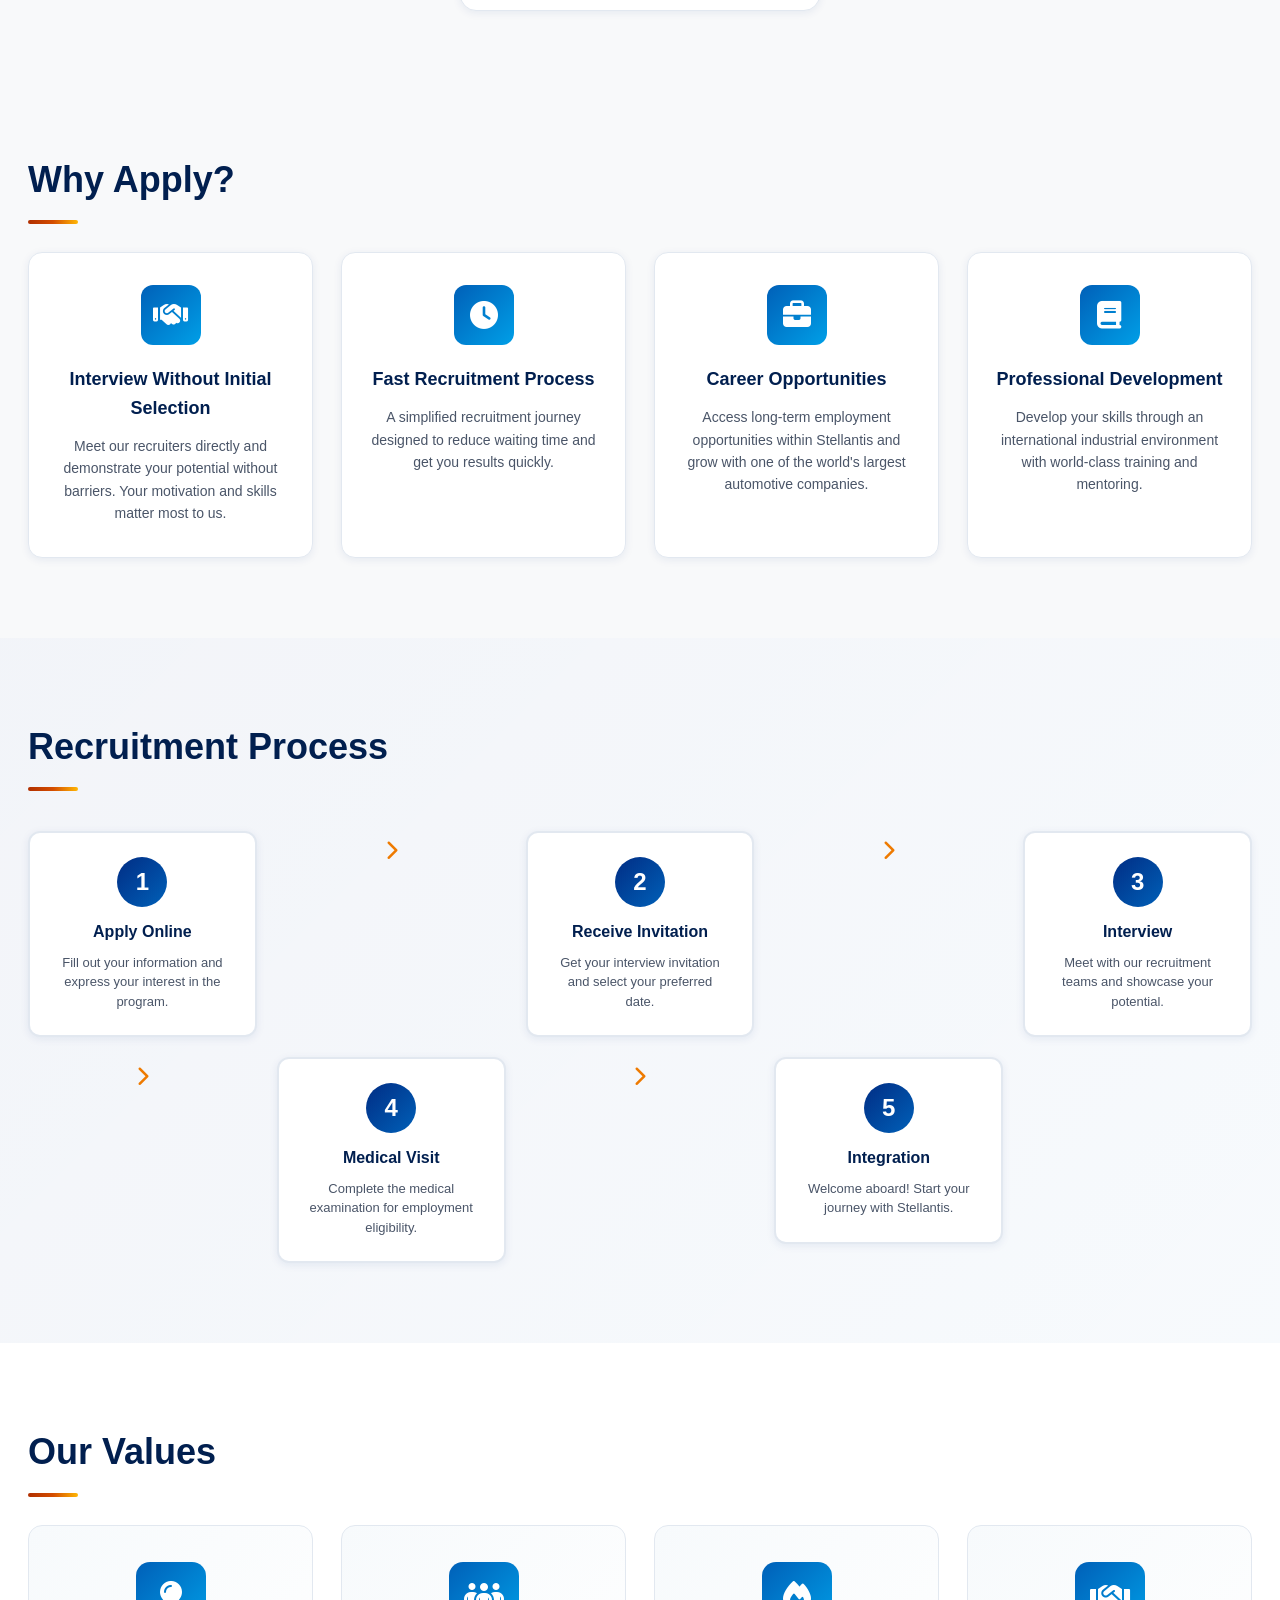
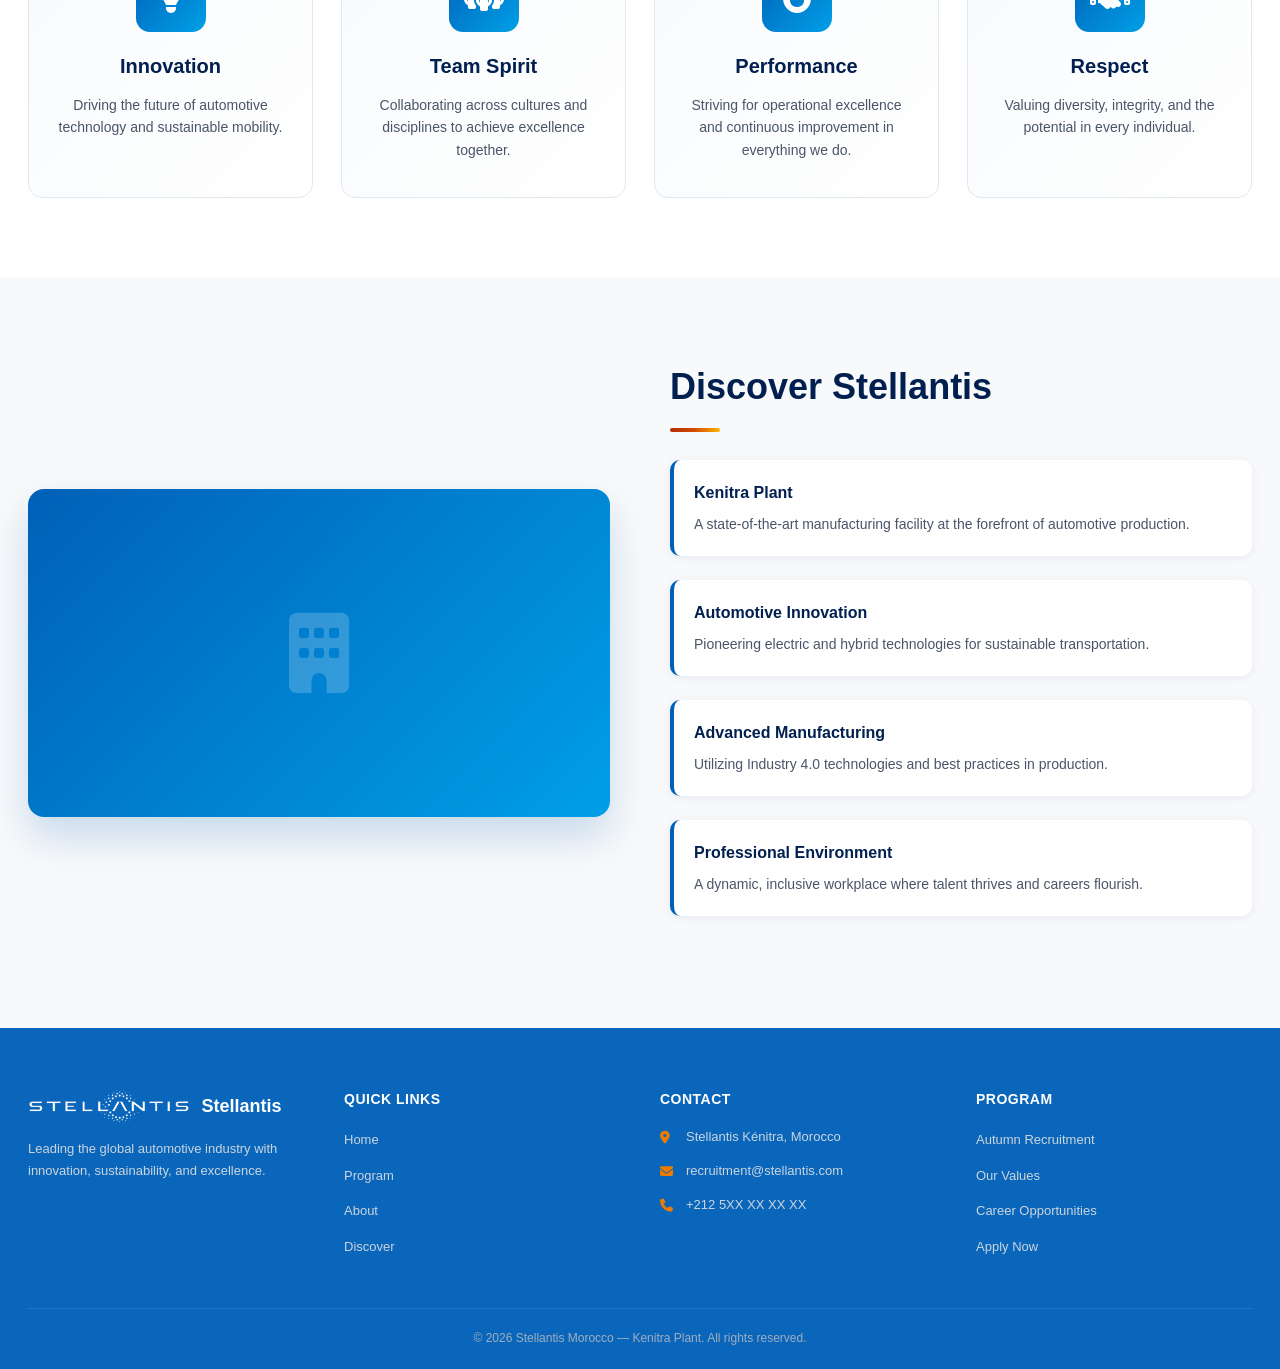
==== commit 5902dfb3: "transformation to autumn recruitement" ====
--- a/index.html
+++ b/index.html
@@ -19,7 +19,7 @@
             <div class="navbar-menu" id="navbarMenu" role="navigation" aria-label="Main Navigation">
                 <a href="#program" class="nav-link" data-i18n="nav.program">Our Program</a>
                 <a href="#stellantis" class="nav-link" data-i18n="nav.discover">Discover Stellantis</a>
-                <a href="https://tally.so/r/xXBMe5" target="_blank" class="nav-link nav-button"><span data-i18n="nav.apply">Apply Now</span></a>
+                <a href="https://tally.so/r/Me4j7p" target="_blank" class="nav-link nav-button"><span data-i18n="nav.apply">Apply Now</span></a>
                 <button type="button" id="techInterviewBtn" class="nav-link nav-button">Interviewer Access</button>
             </div>
 
@@ -44,11 +44,18 @@
                 <span class="meta-pill"><i class="fas fa-map-marker-alt"></i> <span data-i18n="meta.location">Location: Stellantis Kénitra</span></span>
                 <span class="meta-pill"><i class="fas fa-leaf"></i> <span data-i18n="meta.recruitment">Autumn Recruitment</span></span>
             </div>
-            <p class="hero-announcement" id="announcement" data-i18n="announcement">From July 13 — We are hiring for:</p>
+            <p class="hero-announcement" id="announcement" data-i18n="announcement">From September 14 — We are hiring for:</p>
+
+            <a class="hero-position" href="https://tally.so/r/Me4j7p" target="_blank" rel="noopener">
+                <i class="fas fa-cog hero-position-icon"></i>
+                <span data-i18n="positions.featured">Technicien Usinage – Pilote Système de Production – Usinage</span>
+                <i class="fas fa-arrow-right hero-position-arrow"></i>
+            </a>
+
             <p class="hero-description" data-i18n="hero.description">A unique opportunity to join one of the world's leading automotive manufacturers without an initial CV pre-selection.</p>
 
                 <div class="hero-buttons">
-                <a href="https://tally.so/r/xXBMe5" target="_blank" class="btn btn-primary">
+                <a href="https://tally.so/r/Me4j7p" target="_blank" class="btn btn-primary">
                     <i class="fas fa-arrow-right"></i> <span data-i18n="btn.apply">Apply Now</span>
                 </a>
                 <a href="#program" class="btn btn-secondary">
@@ -127,7 +134,7 @@
                     <p>
                         Successful candidates will benefit from a structured recruitment process, personalized support, and the opportunity to join one of the most innovative automotive companies in the world.
                     </p>
-                    <p style="font-weight: 600; color: #223579;">
+                    <p style="font-weight: 600; color: #012D84;">
                         Don't miss this opportunity to accelerate your career and become part of the Stellantis family.
                     </p>
                 </div>
@@ -173,13 +180,9 @@
         <div class="container">
             <div class="positions-inner">
                 <h2 class="section-title" data-i18n="positions.title">Open Positions</h2>
-                <p class="section-description positions-description" data-i18n="positions.description">These are the roles we are looking for in our autumn recruitment campaign.</p>
+                <p class="section-description positions-description" data-i18n="positions.description">This is the role we are looking for in our autumn recruitment campaign.</p>
                 <ul class="positions" id="positions">
-                    <li>Maintenance Unit Manager</li>
-                    <li>Manufacturing Unit Manager</li>
-                    <li>Maintenance Technician</li>
-                    <li>Facilities Technician</li>
-                    <li>Maintenance Apprentice</li>
+                    <li><a href="https://tally.so/r/Me4j7p" target="_blank" rel="noopener">Technicien Usinage – Pilote Système de Production – Usinage</a></li>
                 </ul>
             </div>
         </div>
--- a/style.css
+++ b/style.css
@@ -1,20 +1,28 @@
+/* Brand palette sampled from assets/images/home_logo.png.
+   Blues carry structure (navbar, section gradients, footer);
+   oranges carry interaction (buttons, hovers, icons, rules). */
 :root {
-    --primary-dark: #223579;
-    --primary-blue: #0D6FA3;
-    --primary-teal: #00B3B8;
-    --teal-light: #38D6C4;
-    --teal-lighter: #6EE7D2;
-    --dark-navy: #0B3F91;
-    --accent-orange: #FF5A1F;
+    /* Blues — "AUTUMN" wordmark and the "R" of the monogram */
+    --primary-dark: #012D84;
+    --dark-navy: #003797;
+    --primary-blue: #0060B8;
+    --primary-sky: #009FE7;
+
+    /* Oranges — "RECRUITMENT" wordmark and the "A" of the monogram */
+    --accent-rust: #B02F00;
+    --accent-orange: #D44D00;
+    --accent-bright: #EE7A00;
+    --accent-amber: #FFB705;
+
     --light-bg: #F7FAFC;
     --light-gray: #f8f9fa;
     --border-gray: #e2e8f0;
-    --text-dark: #072C5A;
+    --text-dark: #011F4F;
     --text-gray: #4a5568;
     --text-light: #8b95a1;
-    --shadow-sm: 0 2px 8px rgba(7, 44, 90, 0.08);
-    --shadow-md: 0 4px 16px rgba(7, 44, 90, 0.12);
-    --shadow-lg: 0 8px 24px rgba(7, 44, 90, 0.15);
+    --shadow-sm: 0 2px 8px rgba(1, 45, 132, 0.08);
+    --shadow-md: 0 4px 16px rgba(1, 45, 132, 0.12);
+    --shadow-lg: 0 8px 24px rgba(1, 45, 132, 0.15);
 }
 
 * {
@@ -50,14 +58,14 @@
     left: 0;
     right: 0;
     height: 70px;
-    background: rgba(13, 111, 163, 0.96);
+    background: rgba(0, 96, 184, 0.96);
     z-index: 1000;
     transition: all 0.4s ease;
     backdrop-filter: blur(0px);
 }
 
 .navbar.scrolled {
-    background: rgba(13, 111, 163, 0.96);
+    background: rgba(0, 96, 184, 0.96);
     backdrop-filter: blur(0px);
     box-shadow: none;
 }
@@ -191,25 +199,25 @@
 }
 
 .nav-link:hover {
-    color: var(--teal-light);
+    color: var(--accent-amber);
     transform: translateY(-2px);
 }
 
 .nav-button {
     padding: 10px 24px;
     border-radius: 8px;
-    background: var(--teal-light);
+    background: var(--accent-bright);
     color: var(--text-dark) !important;
     font-weight: 700;
     border: none;
     cursor: pointer;
     transition: all 0.3s ease;
-    box-shadow: 0 4px 12px rgba(56, 214, 196, 0.3);
+    box-shadow: 0 4px 12px rgba(238, 122, 0, 0.3);
 }
 
 .nav-button:hover {
-    background: var(--teal-lighter);
-    box-shadow: 0 6px 16px rgba(56, 214, 196, 0.4);
+    background: var(--accent-amber);
+    box-shadow: 0 6px 16px rgba(238, 122, 0, 0.4);
     transform: translateY(-3px);
 }
 
@@ -264,7 +272,8 @@
 .positions-section .positions {
     list-style: none;
     display: grid;
-    grid-template-columns: repeat(auto-fit, minmax(240px, 1fr));
+    grid-template-columns: repeat(auto-fit, minmax(260px, 360px));
+    justify-content: center;
     gap: 24px;
     margin: 0;
     padding: 0;
@@ -290,7 +299,14 @@
 .positions-section .positions li:hover {
     transform: translateY(-8px);
     box-shadow: var(--shadow-lg);
-    border-color: var(--teal-light);
+    border-color: var(--accent-bright);
+}
+
+.positions-section .positions li a {
+    display: block;
+    width: 100%;
+    color: inherit;
+    text-decoration: none;
 }
 
 }
@@ -339,8 +355,8 @@
     align-items: center;
     justify-content: center;
     padding: 80px 28px 0;
-    background: rgba(13, 111, 163, 0.96);
-    background-image: linear-gradient(rgba(13, 111, 163, 0.90), rgba(13, 111, 163, 0.90)), url('assets/images/background.jpg');
+    background: rgba(0, 96, 184, 0.96);
+    background-image: linear-gradient(rgba(0, 96, 184, 0.90), rgba(0, 96, 184, 0.90)), url('assets/images/background.jpg');
     background-position: center;
     background-size: cover;
     background-repeat: no-repeat;
@@ -358,7 +374,7 @@
 .hero-overlay {
     position: absolute;
     inset: 0;
-    background: radial-gradient(circle at 20% 80%, rgba(56, 214, 196, 0.15) 0%, transparent 50%);
+    background: radial-gradient(circle at 20% 80%, rgba(238, 122, 0, 0.15) 0%, transparent 50%);
     z-index: 2;
 }
 
@@ -380,7 +396,7 @@
 }
 
 .hero-title span {
-    color: var(--teal-lighter);
+    color: var(--accent-amber);
     display: block;
     font-size: 0.9em;
 }
@@ -413,6 +429,51 @@
     font-size: 13px;
     font-weight: 700;
     backdrop-filter: blur(8px);
+}
+
+/* Featured post card sitting under the hero announcement */
+.hero-position {
+    display: flex;
+    align-items: center;
+    gap: 14px;
+    max-width: 620px;
+    margin: 0 auto 28px;
+    padding: 16px 22px;
+    border-radius: 14px;
+    background: rgba(255, 255, 255, 0.95);
+    border-left: 5px solid var(--accent-bright);
+    color: var(--text-dark);
+    font-size: 16px;
+    font-weight: 800;
+    line-height: 1.4;
+    text-align: left;
+    text-decoration: none;
+    box-shadow: var(--shadow-md);
+    transition: transform 0.3s ease, box-shadow 0.3s ease;
+}
+
+.hero-position:hover {
+    transform: translateY(-4px);
+    box-shadow: var(--shadow-lg);
+}
+
+.hero-position-icon,
+.hero-position-arrow {
+    color: var(--accent-orange);
+    flex-shrink: 0;
+}
+
+.hero-position-icon {
+    font-size: 18px;
+}
+
+.hero-position-arrow {
+    margin-left: auto;
+    transition: transform 0.3s ease;
+}
+
+.hero-position:hover .hero-position-arrow {
+    transform: translateX(4px);
 }
 
 .hero-description {
@@ -472,14 +533,14 @@
 }
 
 .btn-primary {
-    background: var(--teal-light);
+    background: var(--accent-bright);
     color: var(--text-dark);
-    box-shadow: 0 6px 20px rgba(56, 214, 196, 0.35);
+    box-shadow: 0 6px 20px rgba(238, 122, 0, 0.35);
 }
 
 .btn-primary:hover {
-    background: var(--teal-lighter);
-    box-shadow: 0 10px 30px rgba(56, 214, 196, 0.45);
+    background: var(--accent-amber);
+    box-shadow: 0 10px 30px rgba(238, 122, 0, 0.45);
     transform: translateY(-4px);
 }
 
@@ -492,8 +553,8 @@
 
 .btn-secondary:hover {
     background: rgba(255, 255, 255, 0.25);
-    border-color: var(--teal-lighter);
-    box-shadow: 0 8px 24px rgba(110, 231, 210, 0.2);
+    border-color: var(--accent-amber);
+    box-shadow: 0 8px 24px rgba(255, 183, 5, 0.2);
     transform: translateY(-4px);
 }
 
@@ -570,7 +631,7 @@
 .title-bar {
     width: 50px;
     height: 4px;
-    background: linear-gradient(90deg, var(--accent-orange) 0%, var(--teal-light) 100%);
+    background: linear-gradient(90deg, var(--accent-rust) 0%, var(--accent-orange) 50%, var(--accent-amber) 100%);
     border-radius: 2px;
     margin-bottom: 28px;
 }
@@ -605,20 +666,20 @@
 .image-placeholder {
     width: 100%;
     aspect-ratio: 4/3;
-    background: linear-gradient(135deg, var(--primary-blue) 0%, var(--primary-teal) 100%);
+    background: linear-gradient(135deg, var(--primary-blue) 0%, var(--primary-sky) 100%);
     border-radius: 16px;
     display: flex;
     align-items: center;
     justify-content: center;
     font-size: 80px;
     color: rgba(255, 255, 255, 0.2);
-    box-shadow: 0 20px 40px rgba(13, 111, 163, 0.2);
+    box-shadow: 0 20px 40px rgba(0, 96, 184, 0.2);
     transition: transform 0.4s ease, box-shadow 0.4s ease;
 }
 
 .image-placeholder:hover {
     transform: translateY(-8px) scale(1.02);
-    box-shadow: 0 30px 60px rgba(13, 111, 163, 0.3);
+    box-shadow: 0 30px 60px rgba(0, 96, 184, 0.3);
 }
 
 .image-placeholder.large {
@@ -675,7 +736,7 @@
    ============================================ */
 
 .program-section {
-    background: linear-gradient(135deg, rgba(34, 53, 121, 0.05) 0%, rgba(13, 111, 163, 0.03) 100%);
+    background: linear-gradient(135deg, rgba(1, 45, 132, 0.05) 0%, rgba(0, 96, 184, 0.03) 100%);
 }
 
 .program-content {
@@ -710,7 +771,7 @@
     padding: 16px 20px;
     background: white;
     border-radius: 10px;
-    border-left: 4px solid var(--teal-light);
+    border-left: 4px solid var(--accent-bright);
     box-shadow: var(--shadow-sm);
     transition: all 0.3s ease;
 }
@@ -722,7 +783,7 @@
 
 .feature-item i {
     font-size: 20px;
-    color: var(--teal-light);
+    color: var(--accent-bright);
     min-width: 24px;
 }
 
@@ -759,13 +820,13 @@
 .benefit-card:hover {
     transform: translateY(-12px);
     box-shadow: var(--shadow-lg);
-    border-color: var(--teal-light);
+    border-color: var(--accent-bright);
 }
 
 .card-icon {
     width: 60px;
     height: 60px;
-    background: linear-gradient(135deg, var(--primary-blue) 0%, var(--primary-teal) 100%);
+    background: linear-gradient(135deg, var(--primary-blue) 0%, var(--primary-sky) 100%);
     border-radius: 12px;
     display: flex;
     align-items: center;
@@ -798,7 +859,7 @@
    ============================================ */
 
 .process-section {
-    background: linear-gradient(135deg, rgba(34, 53, 121, 0.05) 0%, rgba(13, 111, 163, 0.03) 100%);
+    background: linear-gradient(135deg, rgba(1, 45, 132, 0.05) 0%, rgba(0, 96, 184, 0.03) 100%);
 }
 
 .timeline {
@@ -813,7 +874,7 @@
     display: none;
     align-items: center;
     justify-content: center;
-    color: var(--teal-light);
+    color: var(--accent-bright);
     font-size: 20px;
 }
 
@@ -840,7 +901,7 @@
 }
 
 .timeline-item:hover {
-    border-color: var(--teal-light);
+    border-color: var(--accent-bright);
     box-shadow: var(--shadow-md);
     transform: translateY(-6px);
 }
@@ -848,7 +909,7 @@
 .timeline-number {
     width: 50px;
     height: 50px;
-    background: linear-gradient(135deg, var(--primary-blue) 0%, var(--teal-light) 100%);
+    background: linear-gradient(135deg, var(--primary-dark) 0%, var(--primary-blue) 100%);
     color: white;
     border-radius: 50%;
     display: flex;
@@ -898,13 +959,13 @@
 .value-card:hover {
     transform: translateY(-10px);
     box-shadow: var(--shadow-lg);
-    border-color: var(--teal-light);
+    border-color: var(--accent-bright);
 }
 
 .value-icon {
     width: 70px;
     height: 70px;
-    background: linear-gradient(135deg, var(--primary-blue) 0%, var(--primary-teal) 100%);
+    background: linear-gradient(135deg, var(--primary-blue) 0%, var(--primary-sky) 100%);
     border-radius: 14px;
     display: flex;
     align-items: center;
@@ -968,7 +1029,7 @@
 }
 
 .discover-item:hover {
-    border-left-color: var(--teal-light);
+    border-left-color: var(--accent-bright);
     transform: translateX(8px);
     box-shadow: var(--shadow-md);
 }
@@ -999,7 +1060,7 @@
    ============================================ */
 
 .cta-section {
-    background: linear-gradient(135deg, var(--primary-dark) 0%, var(--primary-blue) 50%, var(--primary-teal) 100%);
+    background: linear-gradient(135deg, var(--primary-dark) 0%, var(--primary-blue) 50%, var(--primary-sky) 100%);
     color: white;
     position: relative;
     overflow: hidden;
@@ -1009,7 +1070,7 @@
     content: '';
     position: absolute;
     inset: 0;
-    background: radial-gradient(circle at 20% 80%, rgba(56, 214, 196, 0.2) 0%, transparent 50%);
+    background: radial-gradient(circle at 20% 80%, rgba(238, 122, 0, 0.2) 0%, transparent 50%);
     pointer-events: none;
 }
 
@@ -1041,7 +1102,7 @@
    ============================================ */
 
 .footer {
-    background: rgba(13, 111, 163, 0.96);
+    background: rgba(0, 96, 184, 0.96);
     color: #F7FAFC;
     padding: 60px 0 20px;
 }
@@ -1095,7 +1156,7 @@
 }
 
 .footer-col ul li a:hover {
-    color: var(--teal-light);
+    color: var(--accent-bright);
 }
 
 .social-icons {
@@ -1107,19 +1168,19 @@
 .social-icons a {
     width: 36px;
     height: 36px;
-    background: rgba(110, 231, 210, 0.1);
+    background: rgba(255, 183, 5, 0.1);
     border-radius: 8px;
     display: flex;
     align-items: center;
     justify-content: center;
-    color: var(--teal-light);
+    color: var(--accent-bright);
     text-decoration: none;
     transition: all 0.3s ease;
-    border: 1px solid rgba(110, 231, 210, 0.2);
+    border: 1px solid rgba(255, 183, 5, 0.2);
 }
 
 .social-icons a:hover {
-    background: var(--teal-light);
+    background: var(--accent-bright);
     color: var(--text-dark);
     transform: translateY(-3px);
 }
@@ -1139,7 +1200,7 @@
 }
 
 .contact-info i {
-    color: var(--teal-light);
+    color: var(--accent-bright);
     width: 16px;
 }
 
@@ -1376,7 +1437,7 @@
     display: none;
     position: fixed;
     inset: 0;
-    background: rgba(7, 44, 90, 0.55);
+    background: rgba(1, 45, 132, 0.55);
     backdrop-filter: blur(4px);
     align-items: center;
     justify-content: center;
@@ -1396,7 +1457,7 @@
     border-radius: 14px;
     padding: 32px 28px 28px;
     text-align: center;
-    box-shadow: 0 20px 60px rgba(7, 44, 90, 0.3);
+    box-shadow: 0 20px 60px rgba(1, 45, 132, 0.3);
     animation: accessModalPop 0.25s ease;
 }
 
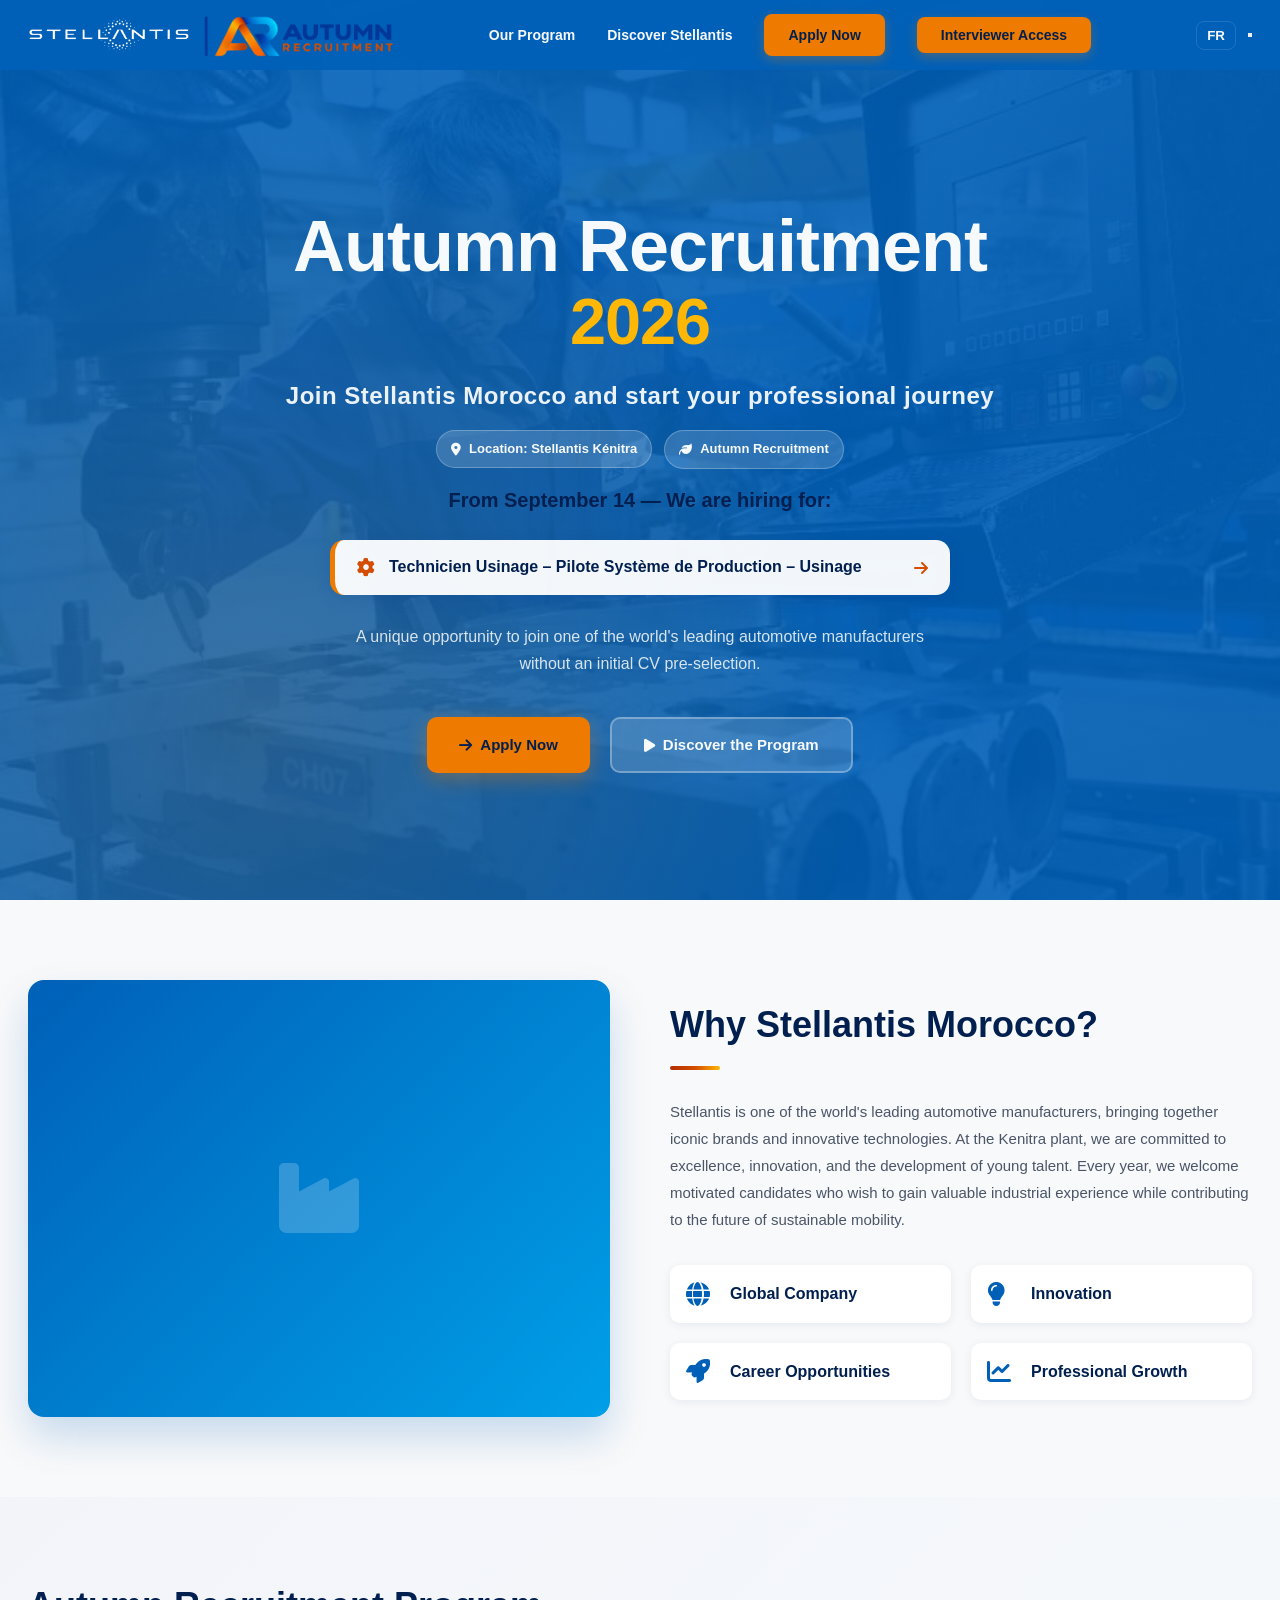
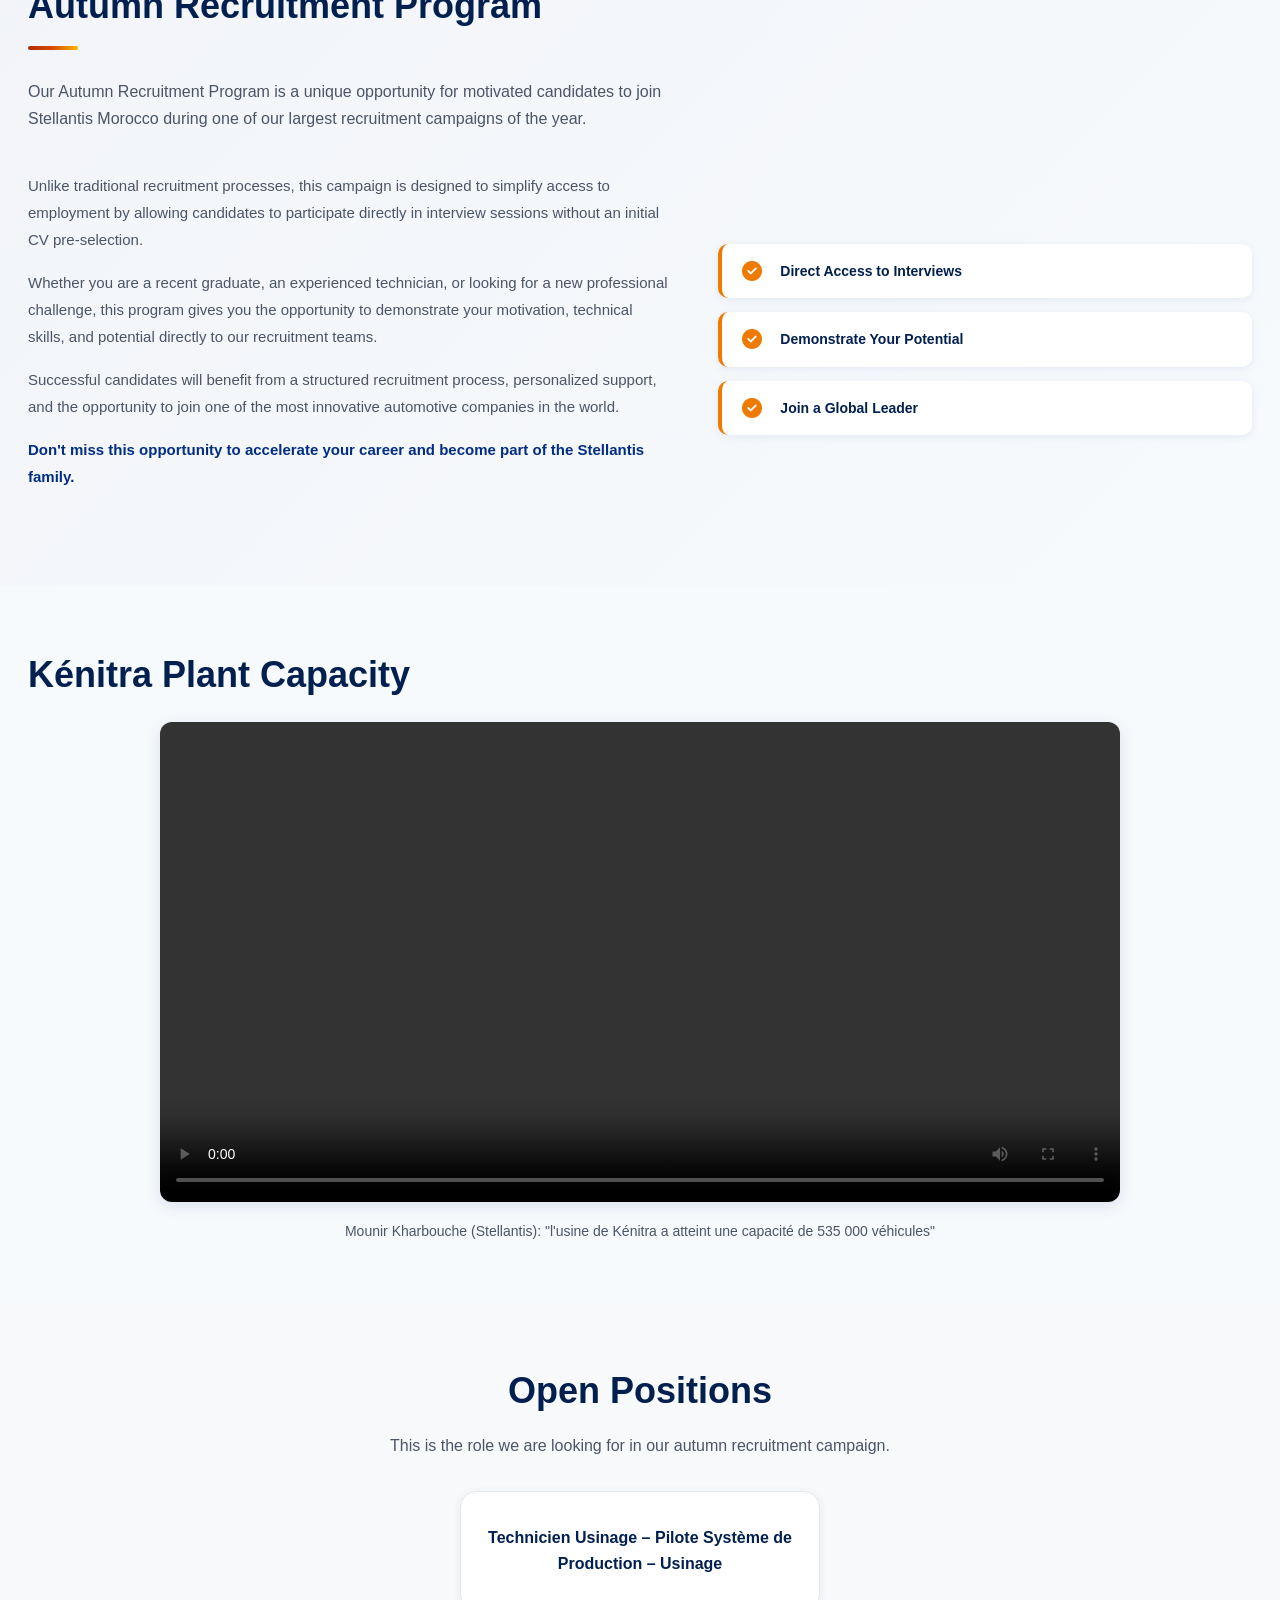
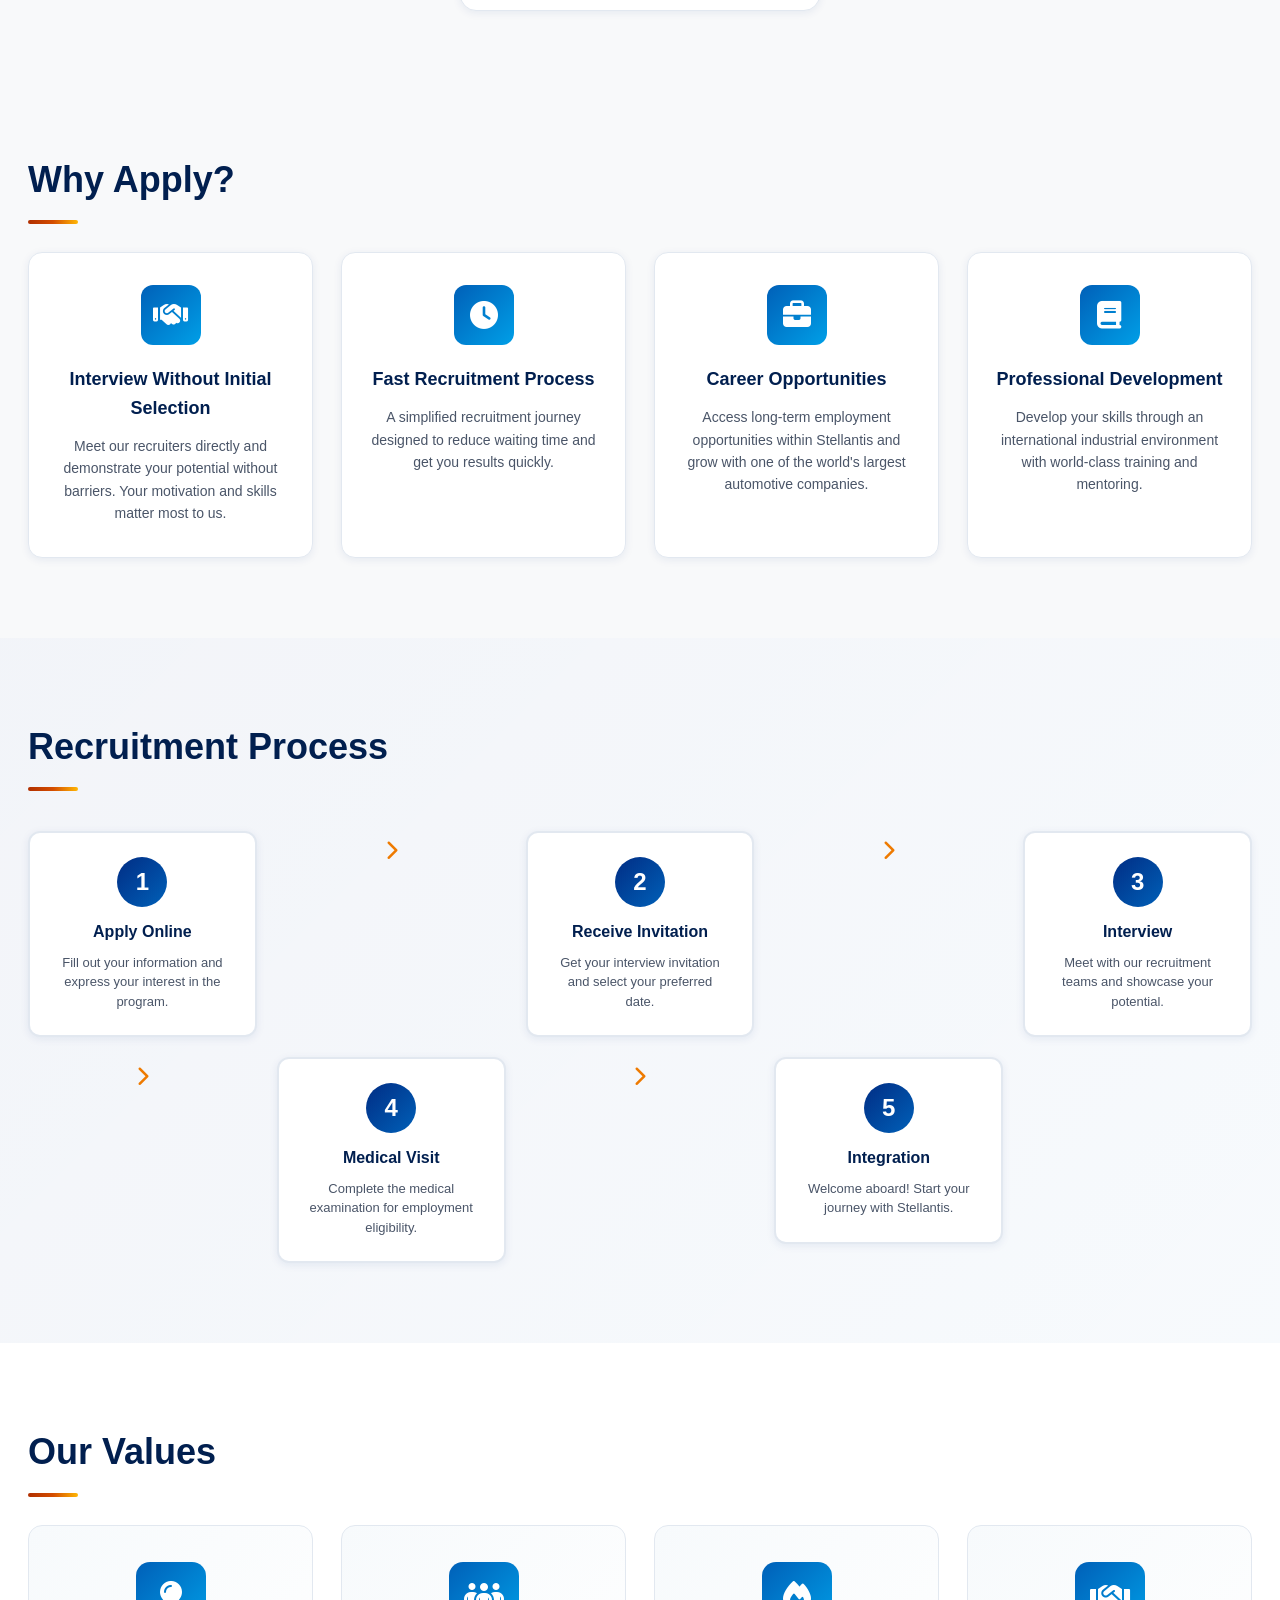
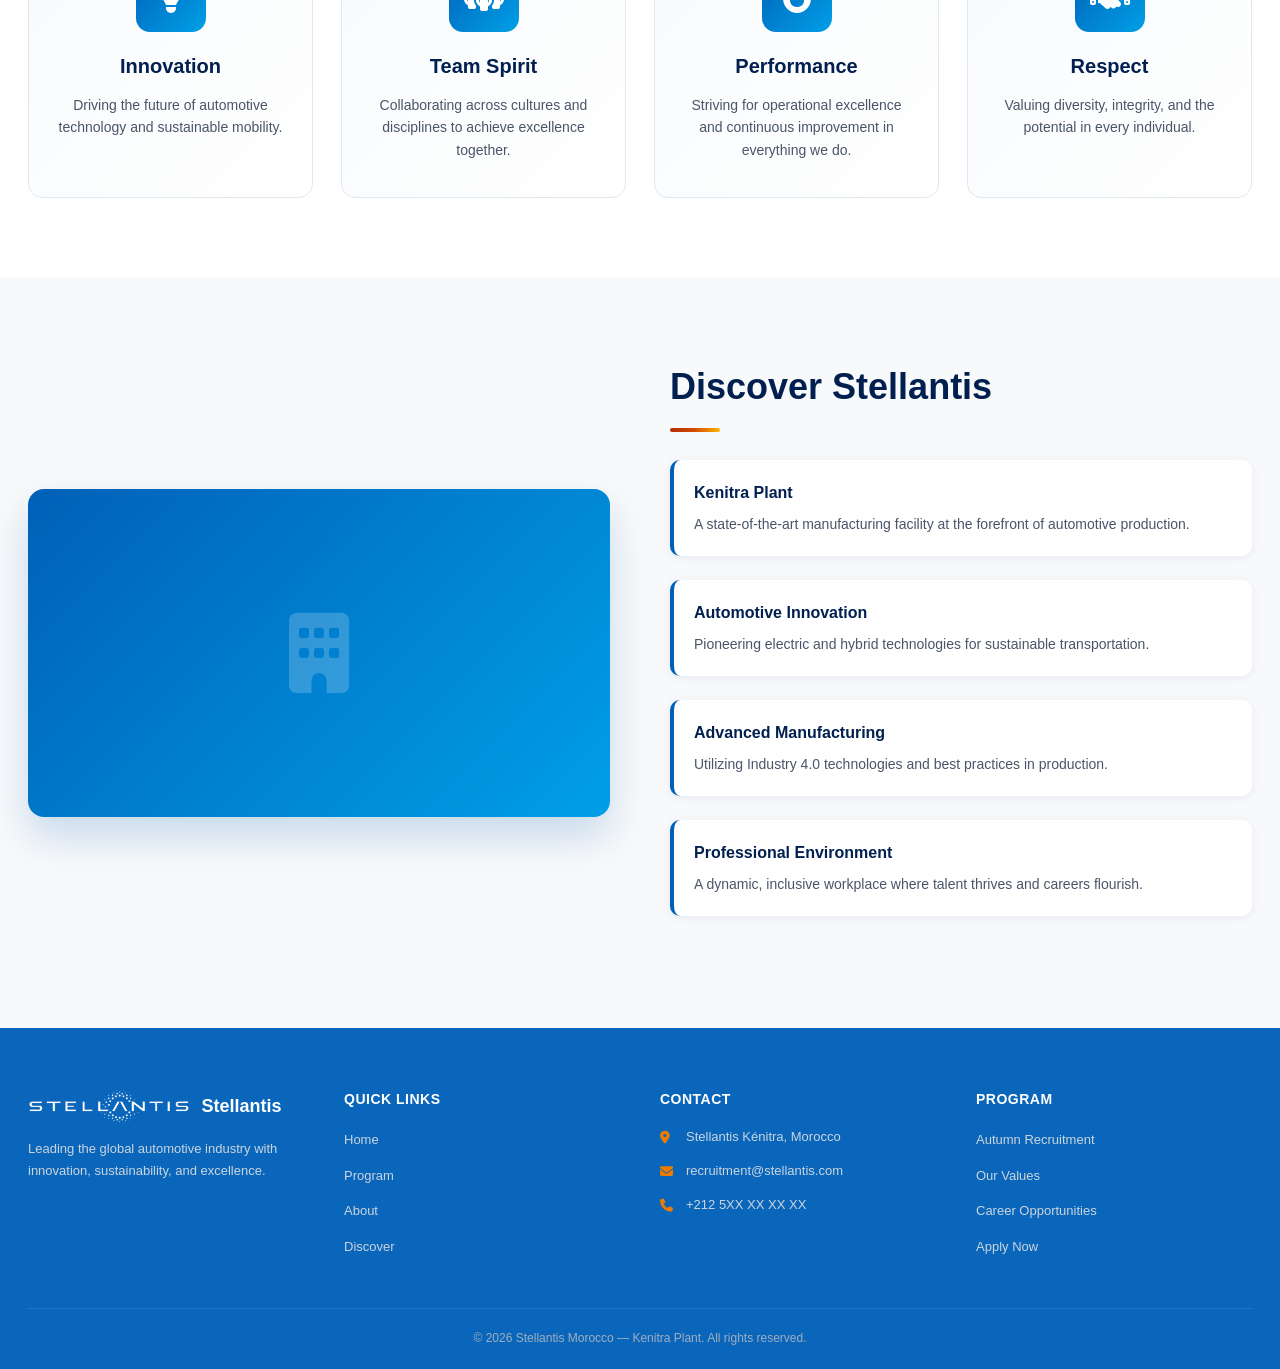
==== commit a03d5fc9: "update the index file" ====
--- a/index.html
+++ b/index.html
@@ -48,11 +48,11 @@
 
             <a class="hero-position" href="https://tally.so/r/Me4j7p" target="_blank" rel="noopener">
                 <i class="fas fa-cog hero-position-icon"></i>
-                <span data-i18n="positions.featured">Technicien Usinage – Pilote Système de Production – Usinage</span>
+                <span data-i18n="positions.featured">Technicien Usinage/ Pilote Système de Production</span>
                 <i class="fas fa-arrow-right hero-position-arrow"></i>
             </a>
 
-            <p class="hero-description" data-i18n="hero.description">A unique opportunity to join one of the world's leading automotive manufacturers without an initial CV pre-selection.</p>
+            <p class="hero-description" data-i18n="hero.description">A unique opportunity to join one of the world's leading automotive manufacturers.</p>
 
                 <div class="hero-buttons">
                 <a href="https://tally.so/r/Me4j7p" target="_blank" class="btn btn-primary">
@@ -144,10 +144,7 @@
                         <i class="fas fa-check-circle"></i>
                         <span data-i18n="program.feature1">Direct Access to Interviews</span>
                     </div>
-                    <div class="feature-item">
-                        <i class="fas fa-check-circle"></i>
-                        <span data-i18n="program.feature2">No CV Pre-selection Required</span>
-                    </div>
+            
                     <div class="feature-item">
                         <i class="fas fa-check-circle"></i>
                         <span data-i18n="program.feature3">Demonstrate Your Potential</span>
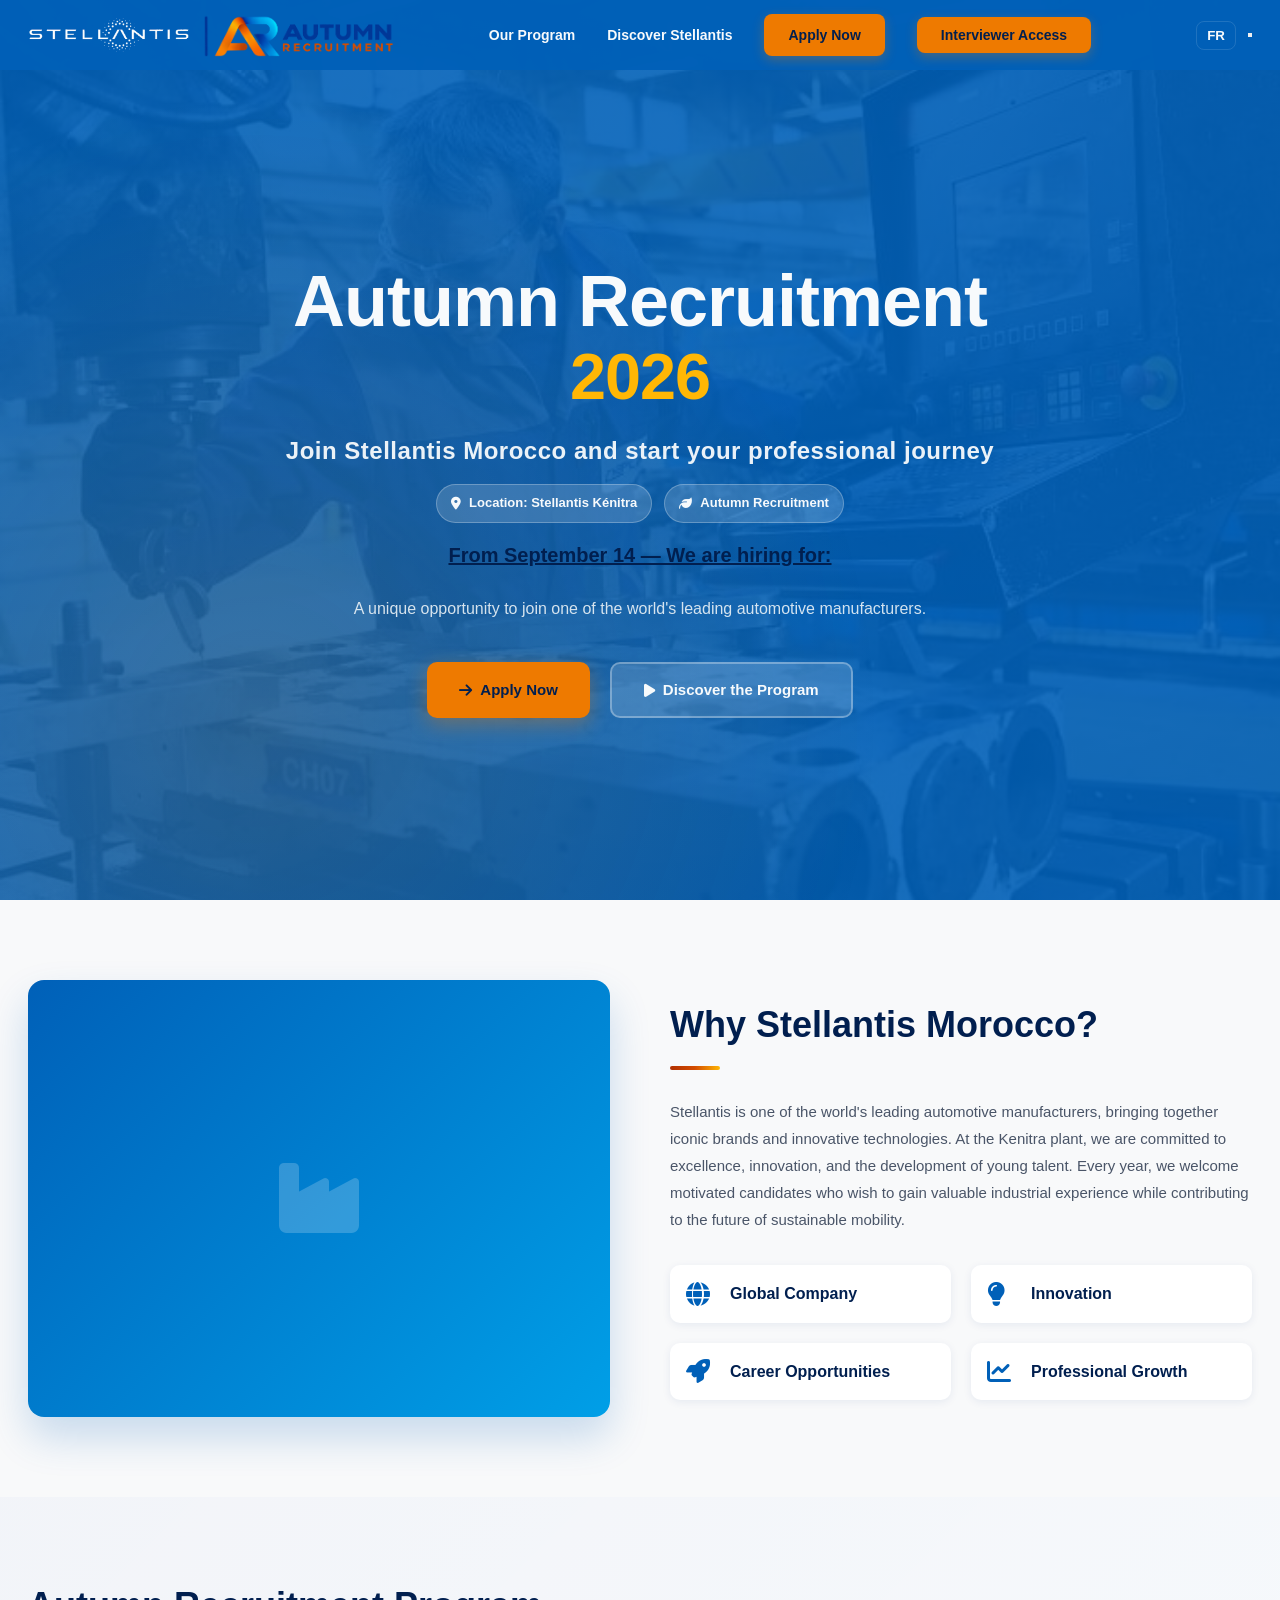
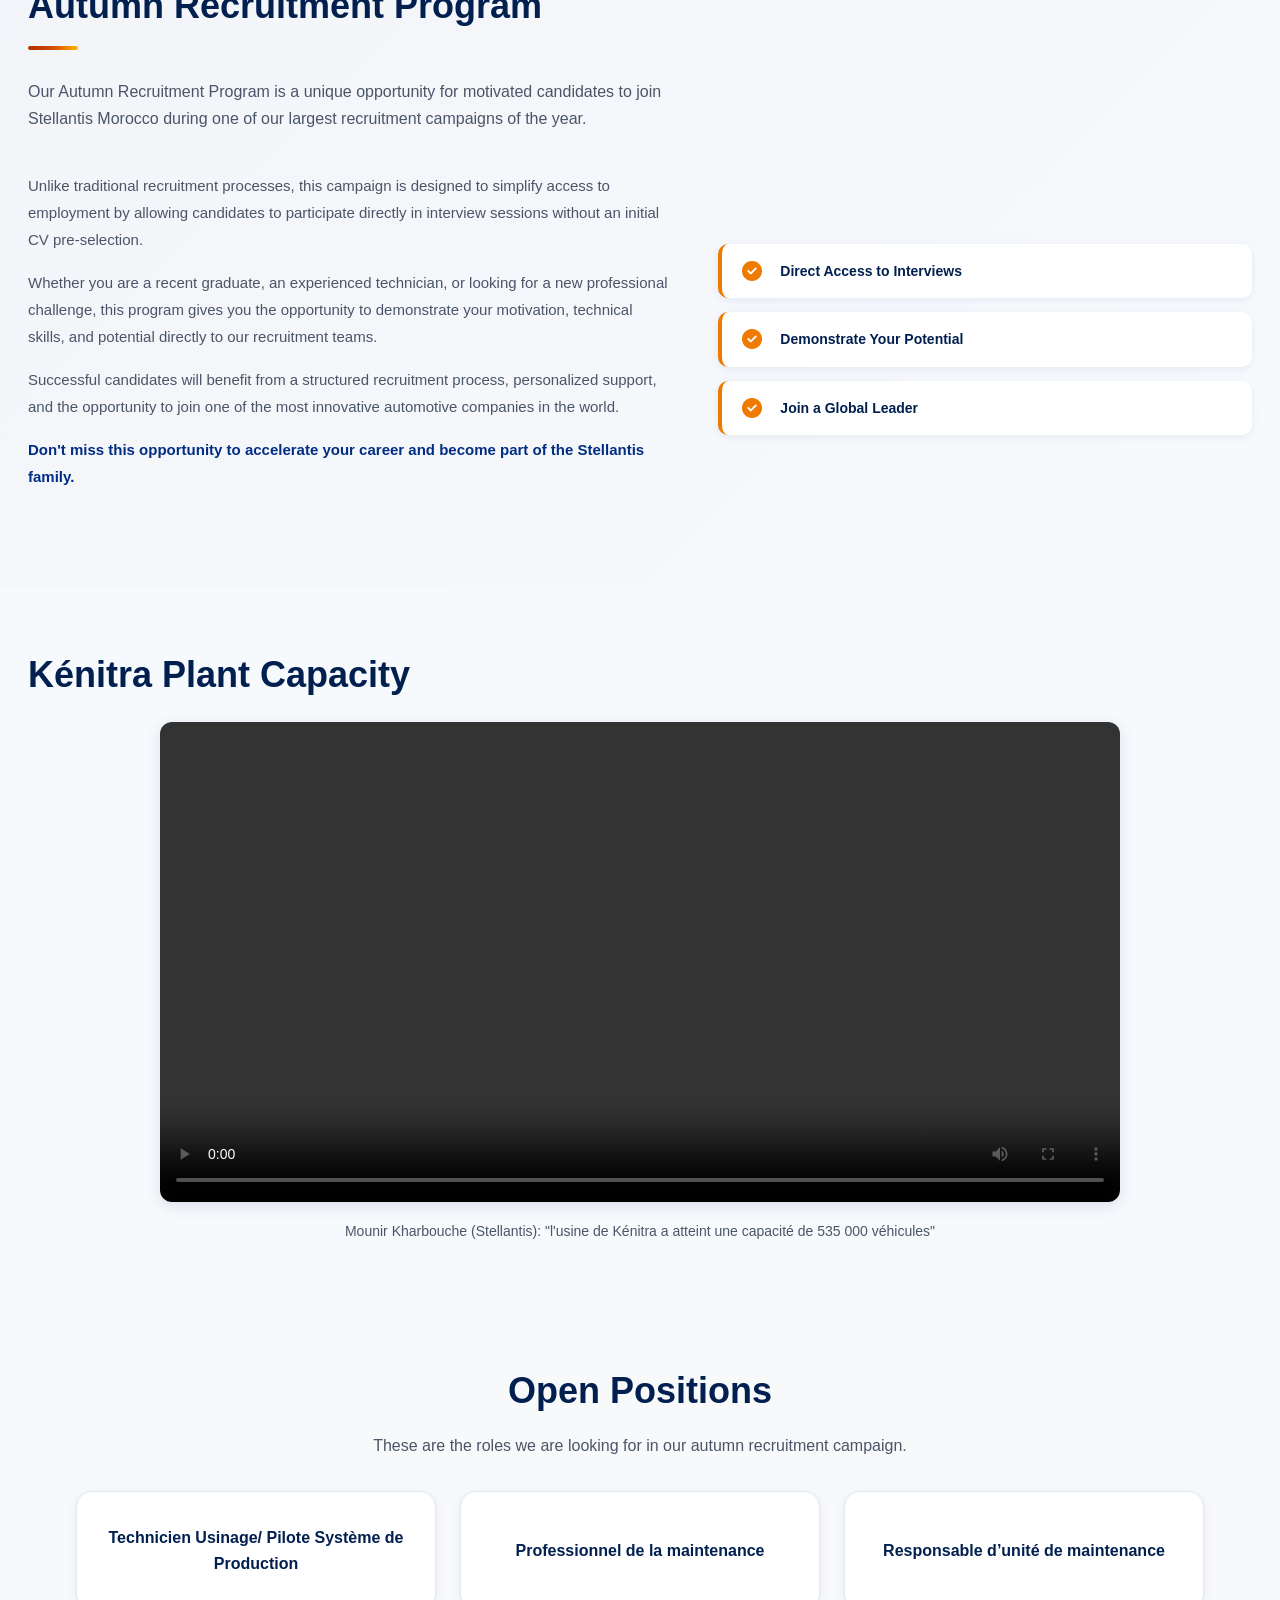
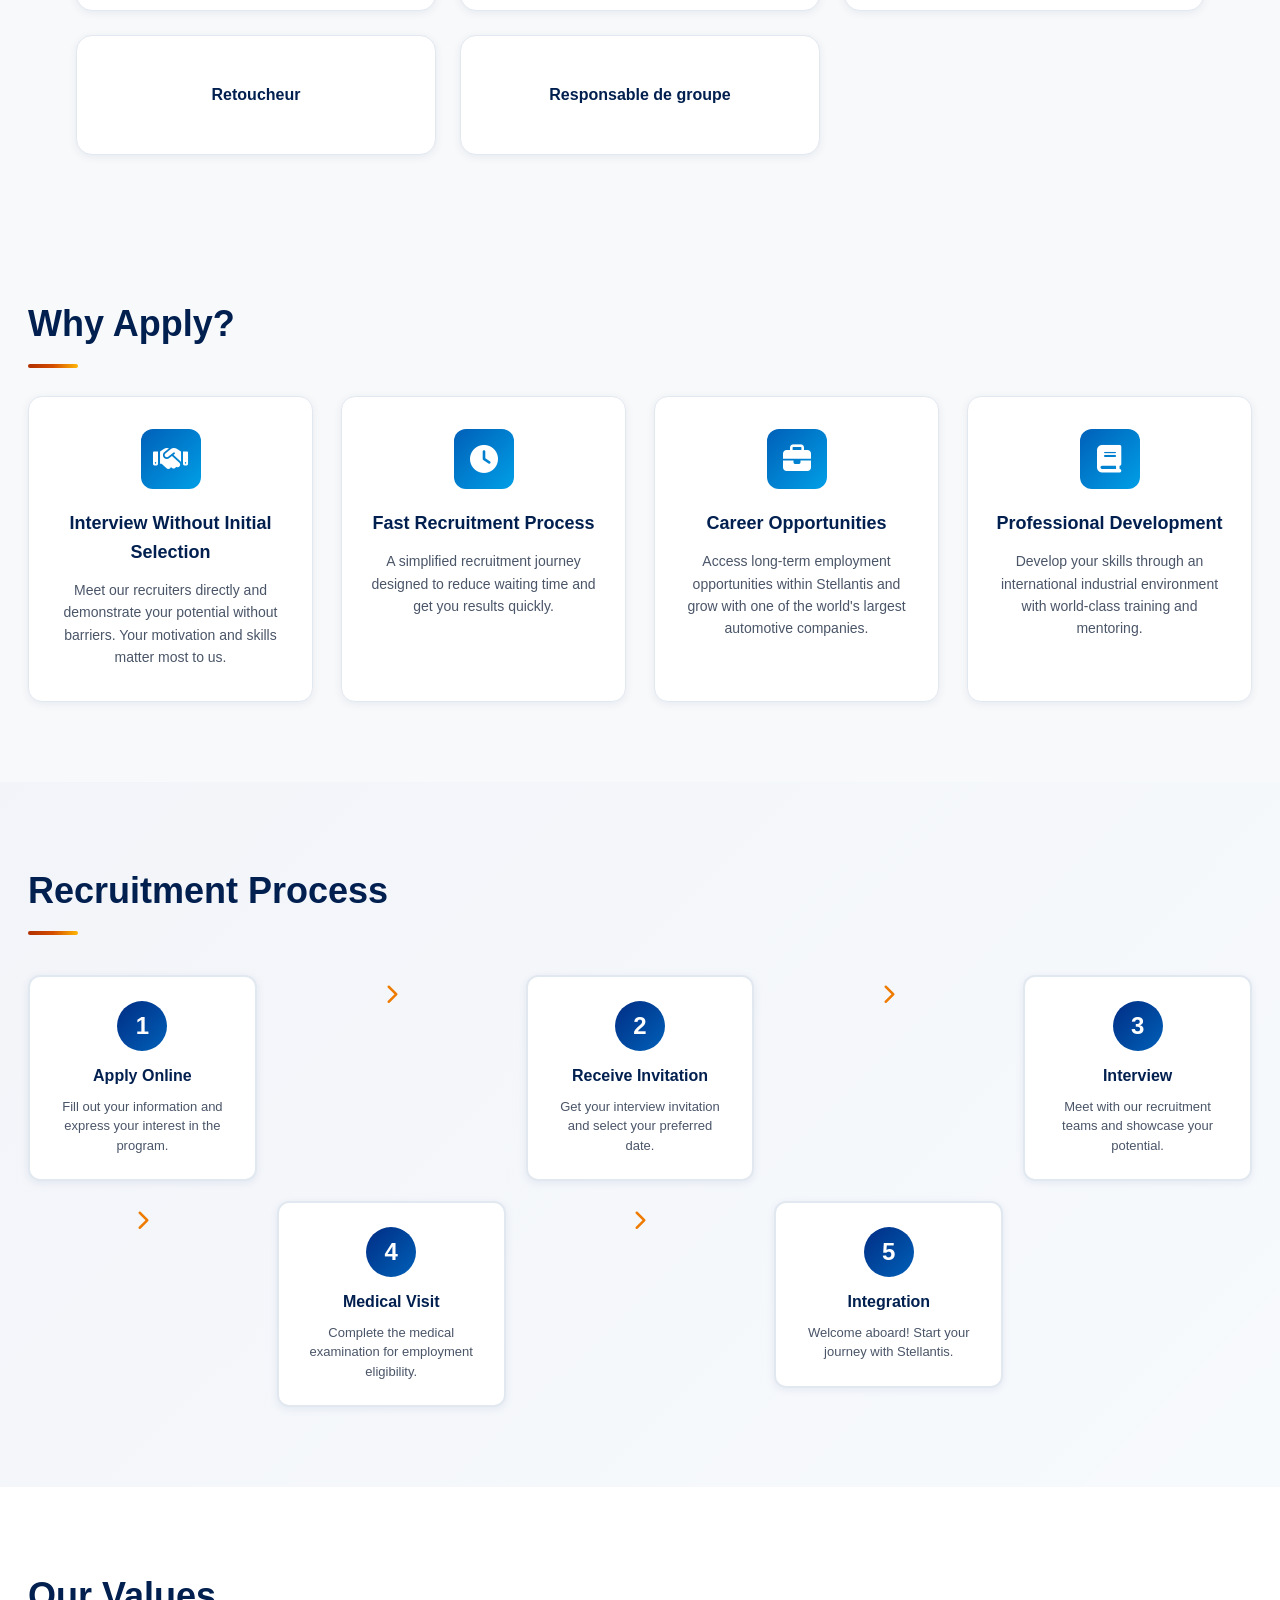
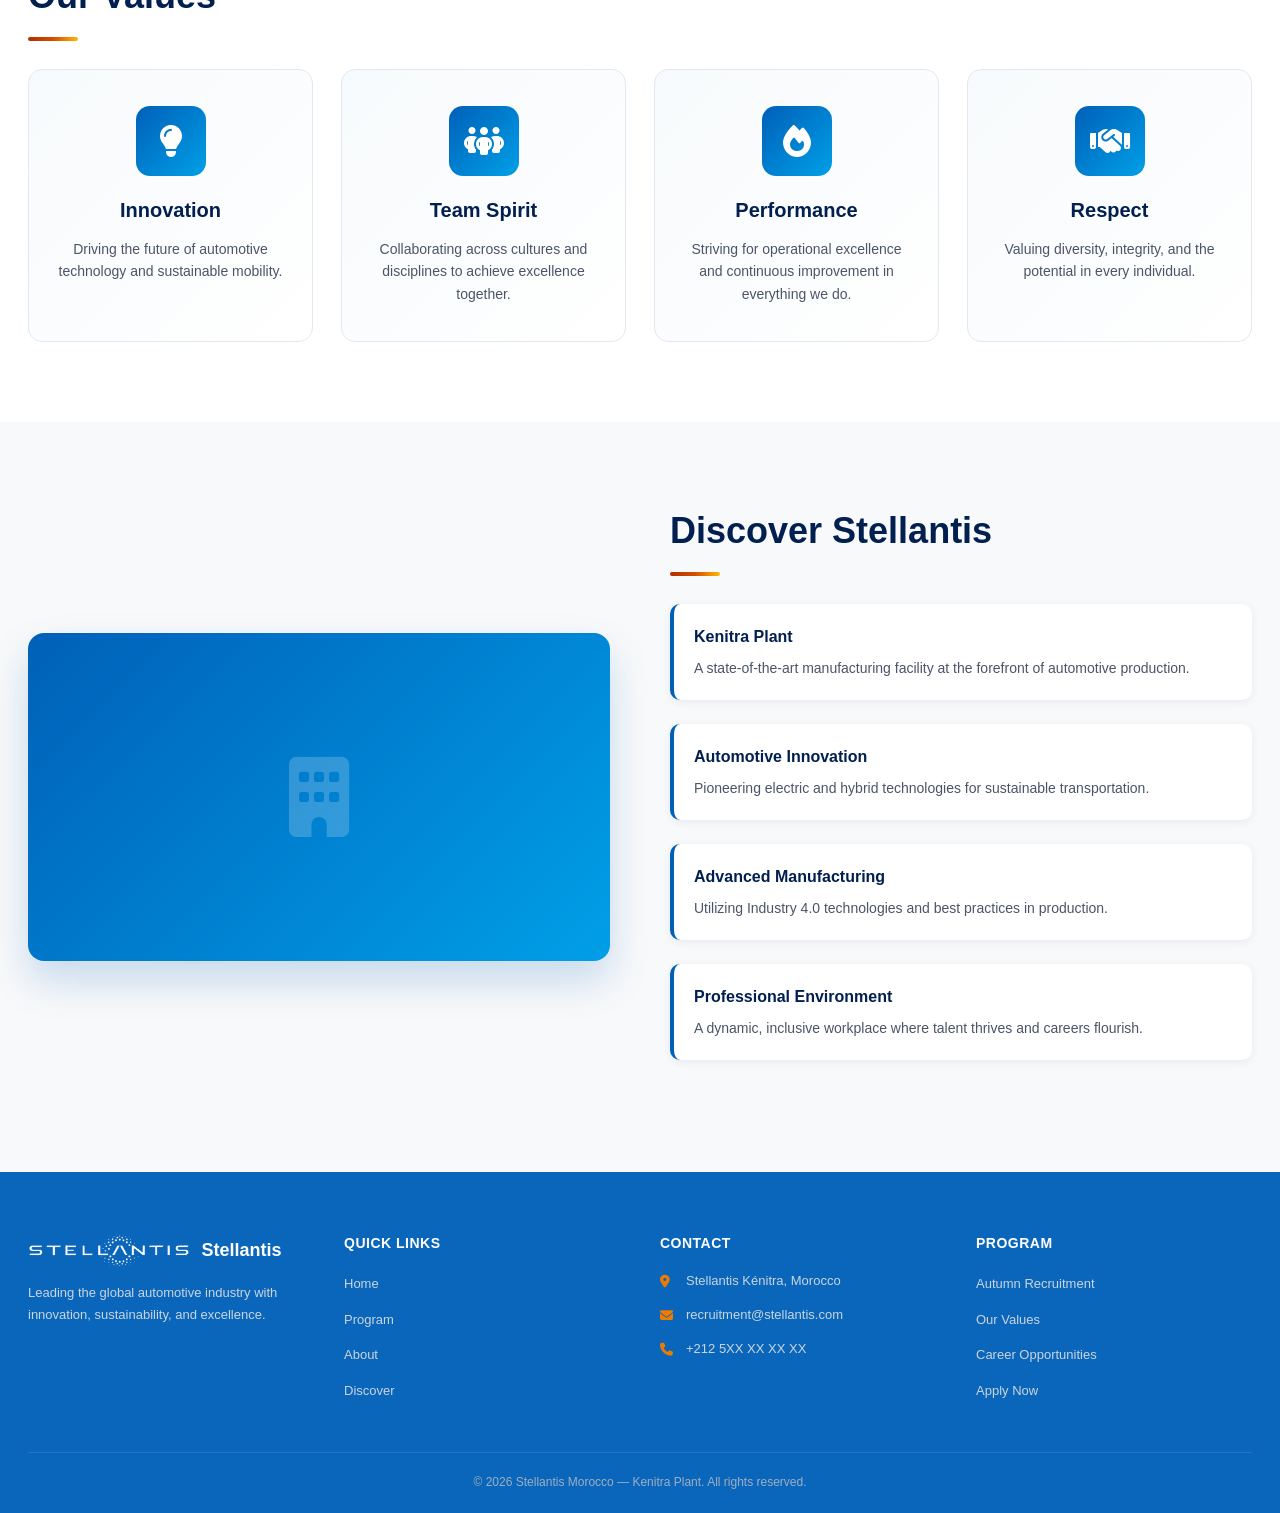
==== commit 1ac95ca9: "Add files via upload I added new positions" ====
--- a/index.html
+++ b/index.html
@@ -1,440 +1,440 @@
-<!DOCTYPE html>
-<html lang="en">
-<head>
-    <meta charset="UTF-8">
-    <meta name="viewport" content="width=device-width, initial-scale=1.0">
-    <title id="pageTitle">Autumn Recruitment 2026 — Stellantis Morocco</title>
-    <link rel="stylesheet" href="https://cdnjs.cloudflare.com/ajax/libs/font-awesome/6.4.0/css/all.min.css">
-    <link rel="stylesheet" href="style.css">
-</head>
-<body>
-    <!-- Navbar -->
-    <nav class="navbar" id="navbar">
-        <div class="navbar-container">
-            <a class="navbar-brand" href="#">
-                <img src="assets/images/logoStell.png" alt="Stellantis logo" class="brand-image brand-image-stellantis">
-                <img src="assets/images/home_logo.png" alt="Application logo" class="brand-image brand-image-app">
-            </a>
-
-            <div class="navbar-menu" id="navbarMenu" role="navigation" aria-label="Main Navigation">
-                <a href="#program" class="nav-link" data-i18n="nav.program">Our Program</a>
-                <a href="#stellantis" class="nav-link" data-i18n="nav.discover">Discover Stellantis</a>
-                <a href="https://tally.so/r/Me4j7p" target="_blank" class="nav-link nav-button"><span data-i18n="nav.apply">Apply Now</span></a>
-                <button type="button" id="techInterviewBtn" class="nav-link nav-button">Interviewer Access</button>
-            </div>
-
-            <div class="nav-actions">
-                <button id="langToggle" class="lang-toggle" aria-label="Switch language">FR</button>
-                <button type="button" id="hamburger" class="hamburger" aria-label="Toggle menu" aria-controls="navbarMenu" aria-expanded="false">
-                    <span></span>
-                    <span></span>
-                    <span></span>
-                </button>
-            </div>
-        </div>
-    </nav>
-
-    <!-- Hero Section -->
-    <section class="hero" id="hero">
-        <div class="hero-overlay"></div>
-        <div class="hero-content">
-            <h1 class="hero-title" id="heroTitle">Autumn Recruitment <span id="heroYear">2026</span></h1>
-            <p class="hero-subtitle" data-i18n="hero.subtitle">Join Stellantis Morocco and start your professional journey</p>
-            <div class="hero-meta">
-                <span class="meta-pill"><i class="fas fa-map-marker-alt"></i> <span data-i18n="meta.location">Location: Stellantis Kénitra</span></span>
-                <span class="meta-pill"><i class="fas fa-leaf"></i> <span data-i18n="meta.recruitment">Autumn Recruitment</span></span>
-            </div>
-            <p class="hero-announcement" id="announcement" data-i18n="announcement">From September 14 — We are hiring for:</p>
-
-            <a class="hero-position" href="https://tally.so/r/Me4j7p" target="_blank" rel="noopener">
-                <i class="fas fa-cog hero-position-icon"></i>
-                <span data-i18n="positions.featured">Technicien Usinage/ Pilote Système de Production</span>
-                <i class="fas fa-arrow-right hero-position-arrow"></i>
-            </a>
-
-            <p class="hero-description" data-i18n="hero.description">A unique opportunity to join one of the world's leading automotive manufacturers.</p>
-
-                <div class="hero-buttons">
-                <a href="https://tally.so/r/Me4j7p" target="_blank" class="btn btn-primary">
-                    <i class="fas fa-arrow-right"></i> <span data-i18n="btn.apply">Apply Now</span>
-                </a>
-                <a href="#program" class="btn btn-secondary">
-                    <i class="fas fa-play"></i> <span data-i18n="btn.discover">Discover the Program</span>
-                </a>
-            </div>
-        </div>
-
-        <!--<div class="scroll-indicator" id="scrollIndicator">
-            <div class="mouse">
-                <div class="wheel"></div>
-            </div>
-            <p>Scroll to explore</p>
-        </div>-->
-    </section>
-
-    <!-- About Stellantis -->
-    <section class="about-section" id="stellantis">
-        <div class="container">
-            <div class="about-grid">
-                <div class="about-image">
-                    <div class="image-placeholder">
-                        <i class="fas fa-industry"></i>
-                    </div>
-                </div>
-
-                <div class="about-content">
-                    <h2 class="section-title" data-i18n="about.title">Why Stellantis Morocco?</h2>
-                    <div class="title-bar"></div>
-                    
-                    <p class="about-text" data-i18n="about.text">
-                        Stellantis is one of the world's leading automotive manufacturers, bringing together iconic brands and innovative technologies. At the Kenitra plant, we are committed to excellence, innovation, and the development of young talent. Every year, we welcome motivated candidates who wish to gain valuable industrial experience while contributing to the future of sustainable mobility.
-                    </p>
-
-                    <div class="about-highlights">
-                        <div class="highlight-item">
-                            <i class="fas fa-globe"></i>
-                            <span data-i18n="about.highlight1">Global Company</span>
-                        </div>
-                        <div class="highlight-item">
-                            <i class="fas fa-lightbulb"></i>
-                            <span data-i18n="about.highlight2">Innovation</span>
-                        </div>
-                        <div class="highlight-item">
-                            <i class="fas fa-rocket"></i>
-                            <span data-i18n="about.highlight3">Career Opportunities</span>
-                        </div>
-                        <div class="highlight-item">
-                            <i class="fas fa-chart-line"></i>
-                            <span data-i18n="about.highlight4">Professional Growth</span>
-                        </div>
-                    </div>
-                </div>
-            </div>
-        </div>
-    </section>
-
-    <!-- Autumn Recruitment Program -->
-    <section class="program-section" id="program">
-        <div class="container">
-            <h2 class="section-title" data-i18n="program.title">Autumn Recruitment Program</h2>
-            <div class="title-bar"></div>
-
-            <p class="section-description" data-i18n="program.description">
-                Our Autumn Recruitment Program is a unique opportunity for motivated candidates to join Stellantis Morocco during one of our largest recruitment campaigns of the year.
-            </p>
-
-            <div class="program-content">
-                <div class="program-text">
-                    <p>
-                        Unlike traditional recruitment processes, this campaign is designed to simplify access to employment by allowing candidates to participate directly in interview sessions without an initial CV pre-selection.
-                    </p>
-                    <p>
-                        Whether you are a recent graduate, an experienced technician, or looking for a new professional challenge, this program gives you the opportunity to demonstrate your motivation, technical skills, and potential directly to our recruitment teams.
-                    </p>
-                    <p>
-                        Successful candidates will benefit from a structured recruitment process, personalized support, and the opportunity to join one of the most innovative automotive companies in the world.
-                    </p>
-                    <p style="font-weight: 600; color: #012D84;">
-                        Don't miss this opportunity to accelerate your career and become part of the Stellantis family.
-                    </p>
-                </div>
-
-                <div class="program-features">
-                    <div class="feature-item">
-                        <i class="fas fa-check-circle"></i>
-                        <span data-i18n="program.feature1">Direct Access to Interviews</span>
-                    </div>
-            
-                    <div class="feature-item">
-                        <i class="fas fa-check-circle"></i>
-                        <span data-i18n="program.feature3">Demonstrate Your Potential</span>
-                    </div>
-                    <div class="feature-item">
-                        <i class="fas fa-check-circle"></i>
-                        <span data-i18n="program.feature4">Join a Global Leader</span>
-                    </div>
-                </div>
-            </div>
-        </div>
-    </section>
-
-    <!-- Local Video Section -->
-    <section class="video-section" id="video">
-        <div class="container">
-            <h2 class="section-title" data-i18n="video.title">Kénitra Plant Capacity</h2>
-            <div class="video-wrap">
-                <video controls playsinline preload="metadata" class="local-video">
-                    <source src="assets/videos/kenitra_capacity.mp4" type="video/mp4">
-                    Your browser does not support the video tag.
-                </video>
-            </div>
-            <p class="video-caption" data-i18n="video.caption">Mounir Kharbouche (Stellantis) : "l'usine de Kénitra a atteint une capacité de 535 000 véhicules"</p>
-        </div>
-    </section>
-
-    <!-- Positions Section -->
-    <section class="positions-section" id="positions-section">
-        <div class="container">
-            <div class="positions-inner">
-                <h2 class="section-title" data-i18n="positions.title">Open Positions</h2>
-                <p class="section-description positions-description" data-i18n="positions.description">This is the role we are looking for in our autumn recruitment campaign.</p>
-                <ul class="positions" id="positions">
-                    <li><a href="https://tally.so/r/Me4j7p" target="_blank" rel="noopener">Technicien Usinage – Pilote Système de Production – Usinage</a></li>
-                </ul>
-            </div>
-        </div>
-    </section>
-
-    <!-- Why Apply -->
-    <section class="why-apply-section">
-        <div class="container">
-            <h2 class="section-title" data-i18n="why.title">Why Apply?</h2>
-            <div class="title-bar"></div>
-
-            <div class="cards-grid">
-                <div class="benefit-card fade-up">
-                    <div class="card-icon">
-                        <i class="fas fa-handshake"></i>
-                    </div>
-                    <h3 data-i18n="why.card1.title">Interview Without Initial Selection</h3>
-                    <p data-i18n="why.card1.text">Meet our recruiters directly and demonstrate your potential without barriers. Your motivation and skills matter most to us.</p>
-                </div>
-
-                <div class="benefit-card fade-up">
-                    <div class="card-icon">
-                        <i class="fas fa-clock"></i>
-                    </div>
-                    <h3 data-i18n="why.card2.title">Fast Recruitment Process</h3>
-                    <p data-i18n="why.card2.text">A simplified recruitment journey designed to reduce waiting time and get you results quickly.</p>
-                </div>
-
-                <div class="benefit-card fade-up">
-                    <div class="card-icon">
-                        <i class="fas fa-briefcase"></i>
-                    </div>
-                    <h3 data-i18n="why.card3.title">Career Opportunities</h3>
-                    <p data-i18n="why.card3.text">Access long-term employment opportunities within Stellantis and grow with one of the world's largest automotive companies.</p>
-                </div>
-
-                <div class="benefit-card fade-up">
-                    <div class="card-icon">
-                        <i class="fas fa-book"></i>
-                    </div>
-                    <h3 data-i18n="why.card4.title">Professional Development</h3>
-                    <p data-i18n="why.card4.text">Develop your skills through an international industrial environment with world-class training and mentoring.</p>
-                </div>
-            </div>
-        </div>
-    </section>
-
-    <!-- Recruitment Process -->
-    <section class="process-section">
-        <div class="container">
-            <h2 class="section-title">Recruitment Process</h2>
-            <div class="title-bar"></div>
-
-            <div class="timeline">
-                <div class="timeline-item fade-up">
-                    <div class="timeline-number">1</div>
-                    <div class="timeline-title" data-i18n="timeline.step1.title">Apply Online</div>
-                    <p data-i18n="timeline.step1.text">Fill out your information and express your interest in the program.</p>
-                </div>
-
-                <div class="timeline-arrow">
-                    <i class="fas fa-chevron-right"></i>
-                </div>
-
-                <div class="timeline-item fade-up">
-                    <div class="timeline-number">2</div>
-                    <div class="timeline-title" data-i18n="timeline.step2.title">Receive Invitation</div>
-                    <p data-i18n="timeline.step2.text">Get your interview invitation and select your preferred date.</p>
-                </div>
-
-                <div class="timeline-arrow">
-                    <i class="fas fa-chevron-right"></i>
-                </div>
-
-                <div class="timeline-item fade-up">
-                    <div class="timeline-number">3</div>
-                    <div class="timeline-title" data-i18n="timeline.step3.title">Interview</div>
-                    <p data-i18n="timeline.step3.text">Meet with our recruitment teams and showcase your potential.</p>
-                </div>
-
-                <div class="timeline-arrow">
-                    <i class="fas fa-chevron-right"></i>
-                </div>
-
-                <div class="timeline-item fade-up">
-                    <div class="timeline-number">4</div>
-                    <div class="timeline-title" data-i18n="timeline.step4.title">Medical Visit</div>
-                    <p data-i18n="timeline.step4.text">Complete the medical examination for employment eligibility.</p>
-                </div>
-
-                <div class="timeline-arrow">
-                    <i class="fas fa-chevron-right"></i>
-                </div>
-
-                <div class="timeline-item fade-up">
-                    <div class="timeline-number">5</div>
-                    <div class="timeline-title" data-i18n="timeline.step5.title">Integration</div>
-                    <p data-i18n="timeline.step5.text">Welcome aboard! Start your journey with Stellantis.</p>
-                </div>
-            </div>
-        </div>
-    </section>
-
-    <!-- Our Values -->
-    <section class="values-section">
-        <div class="container">
-            <h2 class="section-title" data-i18n="values.title">Our Values</h2>
-            <div class="title-bar"></div>
-
-            <div class="values-grid">
-                <div class="value-card fade-up">
-                    <div class="value-icon">
-                        <i class="fas fa-lightbulb"></i>
-                    </div>
-                    <h3 data-i18n="values.card1.title">Innovation</h3>
-                    <p data-i18n="values.card1.text">Driving the future of automotive technology and sustainable mobility.</p>
-                </div>
-
-                <div class="value-card fade-up">
-                    <div class="value-icon">
-                        <i class="fas fa-people-group"></i>
-                    </div>
-                    <h3 data-i18n="values.card2.title">Team Spirit</h3>
-                    <p data-i18n="values.card2.text">Collaborating across cultures and disciplines to achieve excellence together.</p>
-                </div>
-
-                <div class="value-card fade-up">
-                    <div class="value-icon">
-                        <i class="fas fa-fire"></i>
-                    </div>
-                    <h3 data-i18n="values.card3.title">Performance</h3>
-                    <p data-i18n="values.card3.text">Striving for operational excellence and continuous improvement in everything we do.</p>
-                </div>
-
-                <div class="value-card fade-up">
-                    <div class="value-icon">
-                        <i class="fas fa-handshake"></i>
-                    </div>
-                    <h3 data-i18n="values.card4.title">Respect</h3>
-                    <p data-i18n="values.card4.text">Valuing diversity, integrity, and the potential in every individual.</p>
-                </div>
-            </div>
-        </div>
-    </section>
-
-    <!-- Discover Stellantis -->
-    <section class="discover-section" id="discover">
-        <div class="container">
-            <div class="discover-grid">
-                <div class="discover-image">
-                    <div class="image-placeholder large">
-                        <i class="fas fa-building"></i>
-                    </div>
-                </div>
-
-                <div class="discover-content">
-                    <h2 class="section-title" data-i18n="discover.title">Discover Stellantis</h2>
-                    <div class="title-bar"></div>
-
-                    <div class="discover-items">
-                        <div class="discover-item">
-                            <h4 data-i18n="discover.item1.title"><i class="fas fa-location-dot"></i> Kenitra Plant</h4>
-                            <p data-i18n="discover.item1.text">A state-of-the-art manufacturing facility at the forefront of automotive production.</p>
-                        </div>
-
-                        <div class="discover-item">
-                            <h4 data-i18n="discover.item2.title"><i class="fas fa-microchip"></i> Automotive Innovation</h4>
-                            <p data-i18n="discover.item2.text">Pioneering electric and hybrid technologies for sustainable transportation.</p>
-                        </div>
-
-                        <div class="discover-item">
-                            <h4 data-i18n="discover.item3.title"><i class="fas fa-cog"></i> Advanced Manufacturing</h4>
-                            <p data-i18n="discover.item3.text">Utilizing Industry 4.0 technologies and best practices in production.</p>
-                        </div>
-
-                        <div class="discover-item">
-                            <h4 data-i18n="discover.item4.title"><i class="fas fa-users"></i> Professional Environment</h4>
-                            <p data-i18n="discover.item4.text">A dynamic, inclusive workplace where talent thrives and careers flourish.</p>
-                        </div>
-                    </div>
-
-                   
-                </div>
-            </div>
-        </div>
-    </section>
-
-
-    <!-- Footer -->
-    <footer class="footer">
-        <div class="container">
-            <div class="footer-grid">
-                <div class="footer-col">
-                    <div class="footer-logo">
-                        <img src="assets/images/logoStell.png" alt="Stellantis logo" class="brand-image">
-                        <span>Stellantis</span>
-                    </div>
-                    <p data-i18n="footer.about">Leading the global automotive industry with innovation, sustainability, and excellence.</p>
-                    <!--<div class="social-icons">
-                        <a href="#"><i class="fab fa-facebook"></i></a>
-                        <a href="#"><i class="fab fa-twitter"></i></a>
-                        <a href="#"><i class="fab fa-linkedin"></i></a>
-                        <a href="#"><i class="fab fa-instagram"></i></a>
-                    </div>-->
-                </div>
-
-                <div class="footer-col">
-                    <h4 data-i18n="footer.links">Quick Links</h4>
-                    <ul>
-                        <li><a href="#hero" data-i18n="footer.link.home">Home</a></li>
-                        <li><a href="#program" data-i18n="footer.link.program">Program</a></li>
-                        <li><a href="#stellantis" data-i18n="footer.link.about">About</a></li>
-                        <li><a href="#discover" data-i18n="footer.link.discover">Discover</a></li>
-                    </ul>
-                </div>
-
-                <div class="footer-col">
-                    <h4 data-i18n="footer.contact">Contact</h4>
-                    <div class="contact-info">
-                        <p><i class="fas fa-map-marker-alt"></i> <span data-i18n="footer.contact.address">Stellantis Kénitra, Morocco</span></p>
-                        <p><i class="fas fa-envelope"></i> <span data-i18n="footer.contact.email">recruitment@stellantis.com</span></p>
-                        <p><i class="fas fa-phone"></i> <span data-i18n="footer.contact.phone">+212 5XX XX XX XX</span></p>
-                    </div>
-                </div>
-
-                <div class="footer-col">
-                    <h4 data-i18n="footer.program">Program</h4>
-                    <ul>
-                        <li><a href="#">Autumn Recruitment</a></li>
-                        <li><a href="#">Our Values</a></li>
-                        <li><a href="#">Career Opportunities</a></li>
-                        <li><a href="#">Apply Now</a></li>
-                    </ul>
-                </div>
-            </div>
-
-            <div class="footer-bottom">
-                <p data-i18n="footer.copyright">&copy; 2026 Stellantis Morocco — Kenitra Plant. All rights reserved.</p>
-            </div>
-        </div>
-    </footer>
-
-    <!-- Technical Interviewer Access Modal -->
-    <div class="access-modal-overlay" id="accessModalOverlay">
-        <div class="access-modal">
-            <button type="button" class="access-modal-close" id="accessModalClose" aria-label="Close">&times;</button>
-            <div class="access-modal-icon"><i class="fas fa-lock"></i></div>
-            <h3 class="access-modal-title">Interviewer Access</h3>
-            <p class="access-modal-text">Enter your access code to open the interview form.</p>
-            <input type="text" inputmode="numeric" id="accessCodeInput" class="access-modal-input" placeholder="Access code" autocomplete="off">
-            <p class="access-modal-error" id="accessModalError">Incorrect code, please try again.</p>
-            <button type="button" class="btn btn-primary access-modal-submit" id="accessModalSubmit">Continue</button>
-        </div>
-    </div>
-
-    <script src="script.js"></script>
-</body>
-</html>
+<!DOCTYPE html>
+<html lang="en">
+<head>
+    <meta charset="UTF-8">
+    <meta name="viewport" content="width=device-width, initial-scale=1.0">
+    <title id="pageTitle">Autumn Recruitment 2026 — Stellantis Morocco</title>
+    <link rel="stylesheet" href="https://cdnjs.cloudflare.com/ajax/libs/font-awesome/6.4.0/css/all.min.css">
+    <link rel="stylesheet" href="style.css">
+</head>
+<body>
+    <!-- Navbar -->
+    <nav class="navbar" id="navbar">
+        <div class="navbar-container">
+            <a class="navbar-brand" href="#">
+                <img src="assets/images/logoStell.png" alt="Stellantis logo" class="brand-image brand-image-stellantis">
+                <img src="assets/images/home_logo.png" alt="Application logo" class="brand-image brand-image-app">
+            </a>
+
+            <div class="navbar-menu" id="navbarMenu" role="navigation" aria-label="Main Navigation">
+                <a href="#program" class="nav-link" data-i18n="nav.program">Our Program</a>
+                <a href="#stellantis" class="nav-link" data-i18n="nav.discover">Discover Stellantis</a>
+                <a href="#positions-section" class="nav-link nav-button"><span data-i18n="nav.apply">Apply Now</span></a>
+                <button type="button" id="techInterviewBtn" class="nav-link nav-button">Interviewer Access</button>
+            </div>
+
+            <div class="nav-actions">
+                <button id="langToggle" class="lang-toggle" aria-label="Switch language">FR</button>
+                <button type="button" id="hamburger" class="hamburger" aria-label="Toggle menu" aria-controls="navbarMenu" aria-expanded="false">
+                    <span></span>
+                    <span></span>
+                    <span></span>
+                </button>
+            </div>
+        </div>
+    </nav>
+
+    <!-- Hero Section -->
+    <section class="hero" id="hero">
+        <div class="hero-overlay"></div>
+        <div class="hero-content">
+            <h1 class="hero-title" id="heroTitle">Autumn Recruitment <span id="heroYear">2026</span></h1>
+            <p class="hero-subtitle" data-i18n="hero.subtitle">Join Stellantis Morocco and start your professional journey</p>
+            <div class="hero-meta">
+                <span class="meta-pill"><i class="fas fa-map-marker-alt"></i> <span data-i18n="meta.location">Location: Stellantis Kénitra</span></span>
+                <span class="meta-pill"><i class="fas fa-leaf"></i> <span data-i18n="meta.recruitment">Autumn Recruitment</span></span>
+            </div>
+            <p class="hero-announcement">
+                <a id="announcement" href="#positions-section" data-i18n="announcement">From September 14 — We are hiring for:</a>
+            </p>
+
+            <p class="hero-description" data-i18n="hero.description">A unique opportunity to join one of the world's leading automotive manufacturers.</p>
+
+                <div class="hero-buttons">
+                <a href="#positions-section" class="btn btn-primary">
+                    <i class="fas fa-arrow-right"></i> <span data-i18n="btn.apply">Apply Now</span>
+                </a>
+                <a href="#program" class="btn btn-secondary">
+                    <i class="fas fa-play"></i> <span data-i18n="btn.discover">Discover the Program</span>
+                </a>
+            </div>
+        </div>
+
+        <!--<div class="scroll-indicator" id="scrollIndicator">
+            <div class="mouse">
+                <div class="wheel"></div>
+            </div>
+            <p>Scroll to explore</p>
+        </div>-->
+    </section>
+
+    <!-- About Stellantis -->
+    <section class="about-section" id="stellantis">
+        <div class="container">
+            <div class="about-grid">
+                <div class="about-image">
+                    <div class="image-placeholder">
+                        <i class="fas fa-industry"></i>
+                    </div>
+                </div>
+
+                <div class="about-content">
+                    <h2 class="section-title" data-i18n="about.title">Why Stellantis Morocco?</h2>
+                    <div class="title-bar"></div>
+                    
+                    <p class="about-text" data-i18n="about.text">
+                        Stellantis is one of the world's leading automotive manufacturers, bringing together iconic brands and innovative technologies. At the Kenitra plant, we are committed to excellence, innovation, and the development of young talent. Every year, we welcome motivated candidates who wish to gain valuable industrial experience while contributing to the future of sustainable mobility.
+                    </p>
+
+                    <div class="about-highlights">
+                        <div class="highlight-item">
+                            <i class="fas fa-globe"></i>
+                            <span data-i18n="about.highlight1">Global Company</span>
+                        </div>
+                        <div class="highlight-item">
+                            <i class="fas fa-lightbulb"></i>
+                            <span data-i18n="about.highlight2">Innovation</span>
+                        </div>
+                        <div class="highlight-item">
+                            <i class="fas fa-rocket"></i>
+                            <span data-i18n="about.highlight3">Career Opportunities</span>
+                        </div>
+                        <div class="highlight-item">
+                            <i class="fas fa-chart-line"></i>
+                            <span data-i18n="about.highlight4">Professional Growth</span>
+                        </div>
+                    </div>
+                </div>
+            </div>
+        </div>
+    </section>
+
+    <!-- Autumn Recruitment Program -->
+    <section class="program-section" id="program">
+        <div class="container">
+            <h2 class="section-title" data-i18n="program.title">Autumn Recruitment Program</h2>
+            <div class="title-bar"></div>
+
+            <p class="section-description" data-i18n="program.description">
+                Our Autumn Recruitment Program is a unique opportunity for motivated candidates to join Stellantis Morocco during one of our largest recruitment campaigns of the year.
+            </p>
+
+            <div class="program-content">
+                <div class="program-text">
+                    <p>
+                        Unlike traditional recruitment processes, this campaign is designed to simplify access to employment by allowing candidates to participate directly in interview sessions without an initial CV pre-selection.
+                    </p>
+                    <p>
+                        Whether you are a recent graduate, an experienced technician, or looking for a new professional challenge, this program gives you the opportunity to demonstrate your motivation, technical skills, and potential directly to our recruitment teams.
+                    </p>
+                    <p>
+                        Successful candidates will benefit from a structured recruitment process, personalized support, and the opportunity to join one of the most innovative automotive companies in the world.
+                    </p>
+                    <p style="font-weight: 600; color: #012D84;">
+                        Don't miss this opportunity to accelerate your career and become part of the Stellantis family.
+                    </p>
+                </div>
+
+                <div class="program-features">
+                    <div class="feature-item">
+                        <i class="fas fa-check-circle"></i>
+                        <span data-i18n="program.feature1">Direct Access to Interviews</span>
+                    </div>
+            
+                    <div class="feature-item">
+                        <i class="fas fa-check-circle"></i>
+                        <span data-i18n="program.feature3">Demonstrate Your Potential</span>
+                    </div>
+                    <div class="feature-item">
+                        <i class="fas fa-check-circle"></i>
+                        <span data-i18n="program.feature4">Join a Global Leader</span>
+                    </div>
+                </div>
+            </div>
+        </div>
+    </section>
+
+    <!-- Local Video Section -->
+    <section class="video-section" id="video">
+        <div class="container">
+            <h2 class="section-title" data-i18n="video.title">Kénitra Plant Capacity</h2>
+            <div class="video-wrap">
+                <video controls playsinline preload="metadata" class="local-video">
+                    <source src="assets/videos/kenitra_capacity.mp4" type="video/mp4">
+                    Your browser does not support the video tag.
+                </video>
+            </div>
+            <p class="video-caption" data-i18n="video.caption">Mounir Kharbouche (Stellantis) : "l'usine de Kénitra a atteint une capacité de 535 000 véhicules"</p>
+        </div>
+    </section>
+
+    <!-- Positions Section -->
+    <section class="positions-section" id="positions-section">
+        <div class="container">
+            <div class="positions-inner">
+                <h2 class="section-title" data-i18n="positions.title">Open Positions</h2>
+                <p class="section-description positions-description" data-i18n="positions.description">These are the roles we are looking for in our autumn recruitment campaign.</p>
+                <ul class="positions" id="positions">
+                    <li><a href="https://tally.so/r/Me4j7p" target="_blank" rel="noopener">Technicien Usinage/ Pilote Système de Production</a></li>
+                    <li><a href="https://tally.so/r/Me4j7p" target="_blank" rel="noopener">Professionnel de la maintenance</a></li>
+                    <li><a href="https://tally.so/r/Me4j7p" target="_blank" rel="noopener">Responsable d’unité de maintenance</a></li>
+                    <li><a href="https://tally.so/r/Me4j7p" target="_blank" rel="noopener">Retoucheur</a></li>
+                    <li><a href="https://tally.so/r/Me4j7p" target="_blank" rel="noopener">Responsable de groupe</a></li>
+                </ul>
+            </div>
+        </div>
+    </section>
+
+    <!-- Why Apply -->
+    <section class="why-apply-section">
+        <div class="container">
+            <h2 class="section-title" data-i18n="why.title">Why Apply?</h2>
+            <div class="title-bar"></div>
+
+            <div class="cards-grid">
+                <div class="benefit-card fade-up">
+                    <div class="card-icon">
+                        <i class="fas fa-handshake"></i>
+                    </div>
+                    <h3 data-i18n="why.card1.title">Interview Without Initial Selection</h3>
+                    <p data-i18n="why.card1.text">Meet our recruiters directly and demonstrate your potential without barriers. Your motivation and skills matter most to us.</p>
+                </div>
+
+                <div class="benefit-card fade-up">
+                    <div class="card-icon">
+                        <i class="fas fa-clock"></i>
+                    </div>
+                    <h3 data-i18n="why.card2.title">Fast Recruitment Process</h3>
+                    <p data-i18n="why.card2.text">A simplified recruitment journey designed to reduce waiting time and get you results quickly.</p>
+                </div>
+
+                <div class="benefit-card fade-up">
+                    <div class="card-icon">
+                        <i class="fas fa-briefcase"></i>
+                    </div>
+                    <h3 data-i18n="why.card3.title">Career Opportunities</h3>
+                    <p data-i18n="why.card3.text">Access long-term employment opportunities within Stellantis and grow with one of the world's largest automotive companies.</p>
+                </div>
+
+                <div class="benefit-card fade-up">
+                    <div class="card-icon">
+                        <i class="fas fa-book"></i>
+                    </div>
+                    <h3 data-i18n="why.card4.title">Professional Development</h3>
+                    <p data-i18n="why.card4.text">Develop your skills through an international industrial environment with world-class training and mentoring.</p>
+                </div>
+            </div>
+        </div>
+    </section>
+
+    <!-- Recruitment Process -->
+    <section class="process-section">
+        <div class="container">
+            <h2 class="section-title">Recruitment Process</h2>
+            <div class="title-bar"></div>
+
+            <div class="timeline">
+                <div class="timeline-item fade-up">
+                    <div class="timeline-number">1</div>
+                    <div class="timeline-title" data-i18n="timeline.step1.title">Apply Online</div>
+                    <p data-i18n="timeline.step1.text">Fill out your information and express your interest in the program.</p>
+                </div>
+
+                <div class="timeline-arrow">
+                    <i class="fas fa-chevron-right"></i>
+                </div>
+
+                <div class="timeline-item fade-up">
+                    <div class="timeline-number">2</div>
+                    <div class="timeline-title" data-i18n="timeline.step2.title">Receive Invitation</div>
+                    <p data-i18n="timeline.step2.text">Get your interview invitation and select your preferred date.</p>
+                </div>
+
+                <div class="timeline-arrow">
+                    <i class="fas fa-chevron-right"></i>
+                </div>
+
+                <div class="timeline-item fade-up">
+                    <div class="timeline-number">3</div>
+                    <div class="timeline-title" data-i18n="timeline.step3.title">Interview</div>
+                    <p data-i18n="timeline.step3.text">Meet with our recruitment teams and showcase your potential.</p>
+                </div>
+
+                <div class="timeline-arrow">
+                    <i class="fas fa-chevron-right"></i>
+                </div>
+
+                <div class="timeline-item fade-up">
+                    <div class="timeline-number">4</div>
+                    <div class="timeline-title" data-i18n="timeline.step4.title">Medical Visit</div>
+                    <p data-i18n="timeline.step4.text">Complete the medical examination for employment eligibility.</p>
+                </div>
+
+                <div class="timeline-arrow">
+                    <i class="fas fa-chevron-right"></i>
+                </div>
+
+                <div class="timeline-item fade-up">
+                    <div class="timeline-number">5</div>
+                    <div class="timeline-title" data-i18n="timeline.step5.title">Integration</div>
+                    <p data-i18n="timeline.step5.text">Welcome aboard! Start your journey with Stellantis.</p>
+                </div>
+            </div>
+        </div>
+    </section>
+
+    <!-- Our Values -->
+    <section class="values-section">
+        <div class="container">
+            <h2 class="section-title" data-i18n="values.title">Our Values</h2>
+            <div class="title-bar"></div>
+
+            <div class="values-grid">
+                <div class="value-card fade-up">
+                    <div class="value-icon">
+                        <i class="fas fa-lightbulb"></i>
+                    </div>
+                    <h3 data-i18n="values.card1.title">Innovation</h3>
+                    <p data-i18n="values.card1.text">Driving the future of automotive technology and sustainable mobility.</p>
+                </div>
+
+                <div class="value-card fade-up">
+                    <div class="value-icon">
+                        <i class="fas fa-people-group"></i>
+                    </div>
+                    <h3 data-i18n="values.card2.title">Team Spirit</h3>
+                    <p data-i18n="values.card2.text">Collaborating across cultures and disciplines to achieve excellence together.</p>
+                </div>
+
+                <div class="value-card fade-up">
+                    <div class="value-icon">
+                        <i class="fas fa-fire"></i>
+                    </div>
+                    <h3 data-i18n="values.card3.title">Performance</h3>
+                    <p data-i18n="values.card3.text">Striving for operational excellence and continuous improvement in everything we do.</p>
+                </div>
+
+                <div class="value-card fade-up">
+                    <div class="value-icon">
+                        <i class="fas fa-handshake"></i>
+                    </div>
+                    <h3 data-i18n="values.card4.title">Respect</h3>
+                    <p data-i18n="values.card4.text">Valuing diversity, integrity, and the potential in every individual.</p>
+                </div>
+            </div>
+        </div>
+    </section>
+
+    <!-- Discover Stellantis -->
+    <section class="discover-section" id="discover">
+        <div class="container">
+            <div class="discover-grid">
+                <div class="discover-image">
+                    <div class="image-placeholder large">
+                        <i class="fas fa-building"></i>
+                    </div>
+                </div>
+
+                <div class="discover-content">
+                    <h2 class="section-title" data-i18n="discover.title">Discover Stellantis</h2>
+                    <div class="title-bar"></div>
+
+                    <div class="discover-items">
+                        <div class="discover-item">
+                            <h4 data-i18n="discover.item1.title"><i class="fas fa-location-dot"></i> Kenitra Plant</h4>
+                            <p data-i18n="discover.item1.text">A state-of-the-art manufacturing facility at the forefront of automotive production.</p>
+                        </div>
+
+                        <div class="discover-item">
+                            <h4 data-i18n="discover.item2.title"><i class="fas fa-microchip"></i> Automotive Innovation</h4>
+                            <p data-i18n="discover.item2.text">Pioneering electric and hybrid technologies for sustainable transportation.</p>
+                        </div>
+
+                        <div class="discover-item">
+                            <h4 data-i18n="discover.item3.title"><i class="fas fa-cog"></i> Advanced Manufacturing</h4>
+                            <p data-i18n="discover.item3.text">Utilizing Industry 4.0 technologies and best practices in production.</p>
+                        </div>
+
+                        <div class="discover-item">
+                            <h4 data-i18n="discover.item4.title"><i class="fas fa-users"></i> Professional Environment</h4>
+                            <p data-i18n="discover.item4.text">A dynamic, inclusive workplace where talent thrives and careers flourish.</p>
+                        </div>
+                    </div>
+
+                   
+                </div>
+            </div>
+        </div>
+    </section>
+
+
+    <!-- Footer -->
+    <footer class="footer">
+        <div class="container">
+            <div class="footer-grid">
+                <div class="footer-col">
+                    <div class="footer-logo">
+                        <img src="assets/images/logoStell.png" alt="Stellantis logo" class="brand-image">
+                        <span>Stellantis</span>
+                    </div>
+                    <p data-i18n="footer.about">Leading the global automotive industry with innovation, sustainability, and excellence.</p>
+                    <!--<div class="social-icons">
+                        <a href="#"><i class="fab fa-facebook"></i></a>
+                        <a href="#"><i class="fab fa-twitter"></i></a>
+                        <a href="#"><i class="fab fa-linkedin"></i></a>
+                        <a href="#"><i class="fab fa-instagram"></i></a>
+                    </div>-->
+                </div>
+
+                <div class="footer-col">
+                    <h4 data-i18n="footer.links">Quick Links</h4>
+                    <ul>
+                        <li><a href="#hero" data-i18n="footer.link.home">Home</a></li>
+                        <li><a href="#program" data-i18n="footer.link.program">Program</a></li>
+                        <li><a href="#stellantis" data-i18n="footer.link.about">About</a></li>
+                        <li><a href="#discover" data-i18n="footer.link.discover">Discover</a></li>
+                    </ul>
+                </div>
+
+                <div class="footer-col">
+                    <h4 data-i18n="footer.contact">Contact</h4>
+                    <div class="contact-info">
+                        <p><i class="fas fa-map-marker-alt"></i> <span data-i18n="footer.contact.address">Stellantis Kénitra, Morocco</span></p>
+                        <p><i class="fas fa-envelope"></i> <span data-i18n="footer.contact.email">recruitment@stellantis.com</span></p>
+                        <p><i class="fas fa-phone"></i> <span data-i18n="footer.contact.phone">+212 5XX XX XX XX</span></p>
+                    </div>
+                </div>
+
+                <div class="footer-col">
+                    <h4 data-i18n="footer.program">Program</h4>
+                    <ul>
+                        <li><a href="#">Autumn Recruitment</a></li>
+                        <li><a href="#">Our Values</a></li>
+                        <li><a href="#">Career Opportunities</a></li>
+                        <li><a href="#positions-section">Apply Now</a></li>
+                    </ul>
+                </div>
+            </div>
+
+            <div class="footer-bottom">
+                <p data-i18n="footer.copyright">&copy; 2026 Stellantis Morocco — Kenitra Plant. All rights reserved.</p>
+            </div>
+        </div>
+    </footer>
+
+    <!-- Technical Interviewer Access Modal -->
+    <div class="access-modal-overlay" id="accessModalOverlay">
+        <div class="access-modal">
+            <button type="button" class="access-modal-close" id="accessModalClose" aria-label="Close">&times;</button>
+            <div class="access-modal-icon"><i class="fas fa-lock"></i></div>
+            <h3 class="access-modal-title">Interviewer Access</h3>
+            <p class="access-modal-text">Enter your access code to open the interview form.</p>
+            <input type="text" inputmode="numeric" id="accessCodeInput" class="access-modal-input" placeholder="Access code" autocomplete="off">
+            <p class="access-modal-error" id="accessModalError">Incorrect code, please try again.</p>
+            <button type="button" class="btn btn-primary access-modal-submit" id="accessModalSubmit">Continue</button>
+        </div>
+    </div>
+
+    <script src="script.js"></script>
+</body>
+</html>
--- a/style.css
+++ b/style.css
@@ -1,1542 +1,1546 @@
-/* Brand palette sampled from assets/images/home_logo.png.
-   Blues carry structure (navbar, section gradients, footer);
-   oranges carry interaction (buttons, hovers, icons, rules). */
-:root {
-    /* Blues — "AUTUMN" wordmark and the "R" of the monogram */
-    --primary-dark: #012D84;
-    --dark-navy: #003797;
-    --primary-blue: #0060B8;
-    --primary-sky: #009FE7;
-
-    /* Oranges — "RECRUITMENT" wordmark and the "A" of the monogram */
-    --accent-rust: #B02F00;
-    --accent-orange: #D44D00;
-    --accent-bright: #EE7A00;
-    --accent-amber: #FFB705;
-
-    --light-bg: #F7FAFC;
-    --light-gray: #f8f9fa;
-    --border-gray: #e2e8f0;
-    --text-dark: #011F4F;
-    --text-gray: #4a5568;
-    --text-light: #8b95a1;
-    --shadow-sm: 0 2px 8px rgba(1, 45, 132, 0.08);
-    --shadow-md: 0 4px 16px rgba(1, 45, 132, 0.12);
-    --shadow-lg: 0 8px 24px rgba(1, 45, 132, 0.15);
-}
-
-* {
-    margin: 0;
-    padding: 0;
-    box-sizing: border-box;
-}
-
-html {
-    scroll-behavior: smooth;
-}
-
-body {
-    font-family: -apple-system, BlinkMacSystemFont, 'Segoe UI', Roboto, 'Helvetica Neue', Arial, sans-serif;
-    color: var(--text-dark);
-    line-height: 1.6;
-    overflow-x: hidden;
-}
-
-.container {
-    max-width: 1280px;
-    margin: 0 auto;
-    padding: 0 28px;
-}
-
-/* ============================================
-   NAVBAR
-   ============================================ */
-
-.navbar {
-    position: fixed;
-    top: 0;
-    left: 0;
-    right: 0;
-    height: 70px;
-    background: rgba(0, 96, 184, 0.96);
-    z-index: 1000;
-    transition: all 0.4s ease;
-    backdrop-filter: blur(0px);
-}
-
-.navbar.scrolled {
-    background: rgba(0, 96, 184, 0.96);
-    backdrop-filter: blur(0px);
-    box-shadow: none;
-}
-
-.navbar-container {
-    max-width: 1400px;
-    margin: 0 auto;
-    padding: 0 28px;
-    height: 100%;
-    display: flex;
-    align-items: center;
-    justify-content: space-between;
-}
-
-.nav-actions {
-    display: flex;
-    align-items: center;
-    gap: 12px;
-}
-
-/* Local video styles */
-.video-section {
-    padding: 60px 0;
-    background: var(--light-bg);
-}
-.video-wrap {
-    max-width: 960px;
-    margin: 18px auto;
-    border-radius: 12px;
-    overflow: hidden;
-    box-shadow: var(--shadow-md);
-}
-.local-video {
-    width: 100%;
-    height: auto;
-    display: block;
-}
-.video-caption {
-    text-align: center;
-    color: var(--text-gray);
-    max-width: 960px;
-    margin: 10px auto 0;
-    font-size: 14px;
-}
-
-
-.navbar-brand {
-    display: flex;
-    align-items: center;
-    gap: 12px;
-    font-size: 18px;
-    font-weight: 700;
-    text-decoration: none;
-    color: var(--light-bg);
-    transition: color 0.3s ease;
-}
-
-.brand-image {
-    display: block;
-    max-height: 38px;
-    width: auto;
-    object-fit: contain;
-}
-
-.brand-image-app {
-    max-height: 44px;
-}
-
-.navbar.scrolled .navbar-brand {
-    color: var(--light-bg);
-}
-
-.navbar.scrolled .nav-link {
-    color: var(--light-bg);
-}
-
-.navbar.scrolled .hamburger span {
-    background: var(--light-bg);
-}
-
-.logo-icon {
-    width: 32px;
-    height: 32px;
-    color: inherit;
-}
-
-.brand-text {
-    letter-spacing: 0.5px;
-}
-
-.navbar-menu {
-    display: flex;
-    align-items: center;
-    gap: 32px;
-    list-style: none;
-}
-
-.navbar,
-.navbar *,
-.navbar-menu,
-.navbar-menu *,
-.navbar-menu a,
-.navbar-menu span,
-.navbar li,
-.navbar-menu li {
-    list-style: none !important;
-}
-
-.navbar::before,
-.navbar::after,
-.navbar-menu::before,
-.navbar-menu::after,
-.nav-link::before,
-.nav-link::after,
-.navbar li::marker,
-.navbar-menu li::marker {
-    content: none !important;
-}
-
-.nav-link {
-    color: var(--light-bg);
-    text-decoration: none;
-    font-size: 14px;
-    font-weight: 600;
-    transition: color 0.3s ease, transform 0.2s ease;
-    position: relative;
-}
-
-.navbar.scrolled .nav-link {
-    color: var(--light-bg);
-}
-
-.nav-link:hover {
-    color: var(--accent-amber);
-    transform: translateY(-2px);
-}
-
-.nav-button {
-    padding: 10px 24px;
-    border-radius: 8px;
-    background: var(--accent-bright);
-    color: var(--text-dark) !important;
-    font-weight: 700;
-    border: none;
-    cursor: pointer;
-    transition: all 0.3s ease;
-    box-shadow: 0 4px 12px rgba(238, 122, 0, 0.3);
-}
-
-.nav-button:hover {
-    background: var(--accent-amber);
-    box-shadow: 0 6px 16px rgba(238, 122, 0, 0.4);
-    transform: translateY(-3px);
-}
-
-/* Language toggle */
-.lang-toggle {
-    background: transparent;
-    color: var(--light-bg);
-    border: 1px solid rgba(255,255,255,0.12);
-    padding: 6px 10px;
-    border-radius: 8px;
-    font-weight: 700;
-    cursor: pointer;
-    margin-left: 12px;
-}
-
-/* Positions section */
-.positions-section {
-    padding: 60px 0;
-    background: var(--light-gray);
-}
-
-.positions-inner {
-    display: flex;
-    flex-direction: column;
-    align-items: center;
-    text-align: center;
-}
-
-.hero .hero-announcement,
-.positions-section .hero-announcement {
-    margin: 0 auto 24px;
-    color: var(--text-dark);
-    font-size: 20px;
-    font-weight: 800;
-    text-align: center;
-    width: 100%;
-    max-width: 720px;
-}
-
-.positions-section .section-title {
-    margin-bottom: 12px;
-}
-
-.positions-section .positions-description {
-    margin-bottom: 30px;
-    max-width: 720px;
-    color: var(--text-gray);
-    font-size: 16px;
-    line-height: 1.8;
-}
-
-.positions-section .positions {
-    list-style: none;
-    display: grid;
-    grid-template-columns: repeat(auto-fit, minmax(260px, 360px));
-    justify-content: center;
-    gap: 24px;
-    margin: 0;
-    padding: 0;
-    width: 100%;
-}
-
-.positions-section .positions li {
-    background: white;
-    padding: 28px 20px;
-    border-radius: 16px;
-    color: var(--text-dark);
-    font-weight: 700;
-    border: 1px solid var(--border-gray);
-    box-shadow: var(--shadow-sm);
-    transition: all 0.3s ease;
-    min-height: 120px;
-    display: flex;
-    align-items: center;
-    justify-content: center;
-    text-align: center;
-}
-
-.positions-section .positions li:hover {
-    transform: translateY(-8px);
-    box-shadow: var(--shadow-lg);
-    border-color: var(--accent-bright);
-}
-
-.positions-section .positions li a {
-    display: block;
-    width: 100%;
-    color: inherit;
-    text-decoration: none;
-}
-
-}
-
-.hamburger {
-    display: none;
-    flex-direction: column;
-    cursor: pointer;
-    background: transparent;
-    border: none;
-    gap: 5px;
-}
-
-.hamburger span {
-    width: 25px;
-    height: 3px;
-    background: var(--light-bg);
-    border-radius: 2px;
-    transition: all 0.3s ease;
-}
-
-.navbar.scrolled .hamburger span {
-    background: var(--text-dark);
-}
-
-.hamburger.active span:nth-child(1) {
-    transform: rotate(45deg) translate(10px, 10px);
-}
-
-.hamburger.active span:nth-child(2) {
-    opacity: 0;
-}
-
-.hamburger.active span:nth-child(3) {
-    transform: rotate(-45deg) translate(7px, -7px);
-}
-
-/* ============================================
-   HERO SECTION
-   ============================================ */
-
-.hero {
-    position: relative;
-    min-height: 100vh;
-    display: flex;
-    align-items: center;
-    justify-content: center;
-    padding: 80px 28px 0;
-    background: rgba(0, 96, 184, 0.96);
-    background-image: linear-gradient(rgba(0, 96, 184, 0.90), rgba(0, 96, 184, 0.90)), url('assets/images/background.jpg');
-    background-position: center;
-    background-size: cover;
-    background-repeat: no-repeat;
-    overflow: hidden;
-}
-
-.hero::before {
-    content: '';
-    position: absolute;
-    inset: 0;
-    background: transparent;
-    z-index: 1;
-}
-
-.hero-overlay {
-    position: absolute;
-    inset: 0;
-    background: radial-gradient(circle at 20% 80%, rgba(238, 122, 0, 0.15) 0%, transparent 50%);
-    z-index: 2;
-}
-
-.hero-content {
-    position: relative;
-    z-index: 3;
-    text-align: center;
-    max-width: 800px;
-    animation: fadeInUp 1s ease 0.3s both;
-}
-
-.hero-title {
-    font-size: clamp(48px, 8vw, 72px);
-    font-weight: 800;
-    color: var(--light-bg);
-    line-height: 1.1;
-    margin-bottom: 20px;
-    letter-spacing: -1px;
-}
-
-.hero-title span {
-    color: var(--accent-amber);
-    display: block;
-    font-size: 0.9em;
-}
-
-.hero-subtitle {
-    font-size: 24px;
-    color: rgba(247, 250, 252, 0.95);
-    font-weight: 600;
-    margin-bottom: 14px;
-    letter-spacing: 0.5px;
-}
-
-.hero-meta {
-    display: flex;
-    justify-content: center;
-    flex-wrap: wrap;
-    gap: 12px;
-    margin-bottom: 16px;
-}
-
-.meta-pill {
-    display: inline-flex;
-    align-items: center;
-    gap: 8px;
-    padding: 8px 14px;
-    border-radius: 999px;
-    background: rgba(255, 255, 255, 0.16);
-    border: 1px solid rgba(255, 255, 255, 0.25);
-    color: var(--light-bg);
-    font-size: 13px;
-    font-weight: 700;
-    backdrop-filter: blur(8px);
-}
-
-/* Featured post card sitting under the hero announcement */
-.hero-position {
-    display: flex;
-    align-items: center;
-    gap: 14px;
-    max-width: 620px;
-    margin: 0 auto 28px;
-    padding: 16px 22px;
-    border-radius: 14px;
-    background: rgba(255, 255, 255, 0.95);
-    border-left: 5px solid var(--accent-bright);
-    color: var(--text-dark);
-    font-size: 16px;
-    font-weight: 800;
-    line-height: 1.4;
-    text-align: left;
-    text-decoration: none;
-    box-shadow: var(--shadow-md);
-    transition: transform 0.3s ease, box-shadow 0.3s ease;
-}
-
-.hero-position:hover {
-    transform: translateY(-4px);
-    box-shadow: var(--shadow-lg);
-}
-
-.hero-position-icon,
-.hero-position-arrow {
-    color: var(--accent-orange);
-    flex-shrink: 0;
-}
-
-.hero-position-icon {
-    font-size: 18px;
-}
-
-.hero-position-arrow {
-    margin-left: auto;
-    transition: transform 0.3s ease;
-}
-
-.hero-position:hover .hero-position-arrow {
-    transform: translateX(4px);
-}
-
-.hero-description {
-    font-size: 16px;
-    color: rgba(247, 250, 252, 0.85);
-    max-width: 600px;
-    margin: 0 auto 40px;
-    line-height: 1.7;
-}
-
-.hero-buttons {
-    display: flex;
-    gap: 20px;
-    justify-content: center;
-    flex-wrap: wrap;
-    animation: fadeInUp 1s ease 0.6s both;
-}
-
-.btn {
-    display: inline-flex;
-    align-items: center;
-    gap: 8px;
-    padding: 14px 32px;
-    border-radius: 10px;
-    font-size: 15px;
-    font-weight: 700;
-    text-decoration: none;
-    border: none;
-    cursor: pointer;
-    transition: all 0.3s ease;
-    position: relative;
-    overflow: hidden;
-}
-
-.btn::before {
-    content: '';
-    position: absolute;
-    top: 50%;
-    left: 50%;
-    width: 0;
-    height: 0;
-    border-radius: 50%;
-    background: rgba(255, 255, 255, 0.3);
-    transform: translate(-50%, -50%);
-    transition: width 0.6s, height 0.6s;
-    z-index: 0;
-}
-
-.btn:hover::before {
-    width: 300px;
-    height: 300px;
-}
-
-.btn > * {
-    position: relative;
-    z-index: 1;
-}
-
-.btn-primary {
-    background: var(--accent-bright);
-    color: var(--text-dark);
-    box-shadow: 0 6px 20px rgba(238, 122, 0, 0.35);
-}
-
-.btn-primary:hover {
-    background: var(--accent-amber);
-    box-shadow: 0 10px 30px rgba(238, 122, 0, 0.45);
-    transform: translateY(-4px);
-}
-
-.btn-secondary {
-    background: rgba(255, 255, 255, 0.15);
-    color: var(--light-bg);
-    border: 2px solid rgba(255, 255, 255, 0.3);
-    backdrop-filter: blur(10px);
-}
-
-.btn-secondary:hover {
-    background: rgba(255, 255, 255, 0.25);
-    border-color: var(--accent-amber);
-    box-shadow: 0 8px 24px rgba(255, 183, 5, 0.2);
-    transform: translateY(-4px);
-}
-
-.btn-light {
-    background: var(--light-bg);
-    color: var(--text-dark);
-    box-shadow: 0 6px 20px rgba(0, 0, 0, 0.15);
-}
-
-.btn-light:hover {
-    background: #ffffff;
-    box-shadow: 0 10px 30px rgba(0, 0, 0, 0.2);
-    transform: translateY(-4px);
-}
-
-.btn-large {
-    padding: 18px 48px;
-    font-size: 16px;
-}
-
-/* Scroll Indicator */
-
-.scroll-indicator {
-    position: absolute;
-    bottom: 40px;
-    left: 50%;
-    transform: translateX(-50%);
-    text-align: center;
-    z-index: 3;
-    animation: bounce 2s infinite;
-}
-
-.mouse {
-    width: 30px;
-    height: 50px;
-    border: 2px solid rgba(247, 250, 252, 0.5);
-    border-radius: 15px;
-    display: flex;
-    justify-content: center;
-    padding: 8px 0;
-    margin: 0 auto 12px;
-}
-
-.wheel {
-    width: 4px;
-    height: 8px;
-    background: rgba(247, 250, 252, 0.5);
-    border-radius: 2px;
-    animation: wheel-scroll 1.5s infinite;
-}
-
-.scroll-indicator p {
-    color: rgba(247, 250, 252, 0.7);
-    font-size: 12px;
-    font-weight: 600;
-    letter-spacing: 1px;
-}
-
-/* ============================================
-   SECTIONS
-   ============================================ */
-
-section {
-    padding: 80px 0;
-}
-
-.section-title {
-    font-size: 36px;
-    font-weight: 800;
-    color: var(--text-dark);
-    margin-bottom: 12px;
-}
-
-.title-bar {
-    width: 50px;
-    height: 4px;
-    background: linear-gradient(90deg, var(--accent-rust) 0%, var(--accent-orange) 50%, var(--accent-amber) 100%);
-    border-radius: 2px;
-    margin-bottom: 28px;
-}
-
-.section-description {
-    font-size: 16px;
-    color: var(--text-gray);
-    max-width: 700px;
-    margin-bottom: 40px;
-    line-height: 1.7;
-}
-
-/* ============================================
-   ABOUT SECTION
-   ============================================ */
-
-.about-section {
-    background: var(--light-gray);
-}
-
-.about-grid {
-    display: grid;
-    grid-template-columns: 1fr 1fr;
-    gap: 60px;
-    align-items: center;
-}
-
-.about-image {
-    animation: fadeIn 1s ease;
-}
-
-.image-placeholder {
-    width: 100%;
-    aspect-ratio: 4/3;
-    background: linear-gradient(135deg, var(--primary-blue) 0%, var(--primary-sky) 100%);
-    border-radius: 16px;
-    display: flex;
-    align-items: center;
-    justify-content: center;
-    font-size: 80px;
-    color: rgba(255, 255, 255, 0.2);
-    box-shadow: 0 20px 40px rgba(0, 96, 184, 0.2);
-    transition: transform 0.4s ease, box-shadow 0.4s ease;
-}
-
-.image-placeholder:hover {
-    transform: translateY(-8px) scale(1.02);
-    box-shadow: 0 30px 60px rgba(0, 96, 184, 0.3);
-}
-
-.image-placeholder.large {
-    aspect-ratio: 16/9;
-}
-
-.about-content {
-    animation: fadeInUp 1s ease;
-}
-
-.about-text {
-    font-size: 15px;
-    color: var(--text-gray);
-    line-height: 1.8;
-    margin-bottom: 28px;
-}
-
-.about-highlights {
-    display: grid;
-    grid-template-columns: 1fr 1fr;
-    gap: 20px;
-    margin-top: 32px;
-}
-
-.highlight-item {
-    display: flex;
-    align-items: center;
-    gap: 12px;
-    padding: 16px;
-    background: white;
-    border-radius: 10px;
-    box-shadow: var(--shadow-sm);
-    transition: all 0.3s ease;
-}
-
-.highlight-item:hover {
-    transform: translateY(-4px);
-    box-shadow: var(--shadow-md);
-}
-
-.highlight-item i {
-    font-size: 24px;
-    color: var(--primary-blue);
-    min-width: 32px;
-}
-
-.highlight-item span {
-    font-weight: 600;
-    color: var(--text-dark);
-}
-
-/* ============================================
-   PROGRAM SECTION
-   ============================================ */
-
-.program-section {
-    background: linear-gradient(135deg, rgba(1, 45, 132, 0.05) 0%, rgba(0, 96, 184, 0.03) 100%);
-}
-
-.program-content {
-    display: grid;
-    grid-template-columns: 1.2fr 1fr;
-    gap: 50px;
-    align-items: center;
-}
-
-.program-text {
-    animation: fadeInUp 1s ease;
-}
-
-.program-text p {
-    font-size: 15px;
-    color: var(--text-gray);
-    line-height: 1.8;
-    margin-bottom: 16px;
-}
-
-.program-features {
-    display: flex;
-    flex-direction: column;
-    gap: 14px;
-    animation: fadeInUp 1s ease 0.2s both;
-}
-
-.feature-item {
-    display: flex;
-    align-items: center;
-    gap: 14px;
-    padding: 16px 20px;
-    background: white;
-    border-radius: 10px;
-    border-left: 4px solid var(--accent-bright);
-    box-shadow: var(--shadow-sm);
-    transition: all 0.3s ease;
-}
-
-.feature-item:hover {
-    transform: translateX(8px);
-    box-shadow: var(--shadow-md);
-}
-
-.feature-item i {
-    font-size: 20px;
-    color: var(--accent-bright);
-    min-width: 24px;
-}
-
-.feature-item span {
-    font-weight: 600;
-    color: var(--text-dark);
-    font-size: 14px;
-}
-
-/* ============================================
-   WHY APPLY SECTION
-   ============================================ */
-
-.why-apply-section {
-    background: var(--light-gray);
-}
-
-.cards-grid {
-    display: grid;
-    grid-template-columns: repeat(auto-fit, minmax(280px, 1fr));
-    gap: 28px;
-}
-
-.benefit-card {
-    background: white;
-    border-radius: 14px;
-    padding: 32px 24px;
-    box-shadow: var(--shadow-sm);
-    border: 1px solid var(--border-gray);
-    transition: all 0.4s cubic-bezier(0.34, 1.56, 0.64, 1);
-    text-align: center;
-}
-
-.benefit-card:hover {
-    transform: translateY(-12px);
-    box-shadow: var(--shadow-lg);
-    border-color: var(--accent-bright);
-}
-
-.card-icon {
-    width: 60px;
-    height: 60px;
-    background: linear-gradient(135deg, var(--primary-blue) 0%, var(--primary-sky) 100%);
-    border-radius: 12px;
-    display: flex;
-    align-items: center;
-    justify-content: center;
-    font-size: 28px;
-    color: white;
-    margin: 0 auto 20px;
-    transition: transform 0.3s ease;
-}
-
-.benefit-card:hover .card-icon {
-    transform: scale(1.1) rotate(5deg);
-}
-
-.benefit-card h3 {
-    font-size: 18px;
-    font-weight: 700;
-    color: var(--text-dark);
-    margin-bottom: 12px;
-}
-
-.benefit-card p {
-    font-size: 14px;
-    color: var(--text-gray);
-    line-height: 1.6;
-}
-
-/* ============================================
-   PROCESS SECTION
-   ============================================ */
-
-.process-section {
-    background: linear-gradient(135deg, rgba(1, 45, 132, 0.05) 0%, rgba(0, 96, 184, 0.03) 100%);
-}
-
-.timeline {
-    display: grid;
-    grid-template-columns: repeat(auto-fit, minmax(200px, 1fr));
-    gap: 20px;
-    align-items: start;
-    margin-top: 40px;
-}
-
-.timeline-arrow {
-    display: none;
-    align-items: center;
-    justify-content: center;
-    color: var(--accent-bright);
-    font-size: 20px;
-}
-
-@media (min-width: 1024px) {
-    .timeline {
-        grid-template-columns: repeat(5, 1fr);
-    }
-
-    .timeline-arrow {
-        display: flex;
-        height: 40px;
-    }
-}
-
-.timeline-item {
-    background: white;
-    border-radius: 12px;
-    padding: 24px;
-    box-shadow: var(--shadow-sm);
-    border: 2px solid var(--border-gray);
-    position: relative;
-    transition: all 0.3s ease;
-    text-align: center;
-}
-
-.timeline-item:hover {
-    border-color: var(--accent-bright);
-    box-shadow: var(--shadow-md);
-    transform: translateY(-6px);
-}
-
-.timeline-number {
-    width: 50px;
-    height: 50px;
-    background: linear-gradient(135deg, var(--primary-dark) 0%, var(--primary-blue) 100%);
-    color: white;
-    border-radius: 50%;
-    display: flex;
-    align-items: center;
-    justify-content: center;
-    font-size: 24px;
-    font-weight: 800;
-    margin: 0 auto 12px;
-}
-
-.timeline-title {
-    font-size: 16px;
-    font-weight: 700;
-    color: var(--text-dark);
-    margin-bottom: 8px;
-}
-
-.timeline-item p {
-    font-size: 13px;
-    color: var(--text-gray);
-    line-height: 1.5;
-}
-
-/* ============================================
-   VALUES SECTION
-   ============================================ */
-
-.values-section {
-    background: white;
-}
-
-.values-grid {
-    display: grid;
-    grid-template-columns: repeat(auto-fit, minmax(240px, 1fr));
-    gap: 28px;
-}
-
-.value-card {
-    background: linear-gradient(135deg, var(--light-bg) 0%, white 100%);
-    border-radius: 14px;
-    padding: 36px 28px;
-    border: 1px solid var(--border-gray);
-    text-align: center;
-    transition: all 0.4s ease;
-}
-
-.value-card:hover {
-    transform: translateY(-10px);
-    box-shadow: var(--shadow-lg);
-    border-color: var(--accent-bright);
-}
-
-.value-icon {
-    width: 70px;
-    height: 70px;
-    background: linear-gradient(135deg, var(--primary-blue) 0%, var(--primary-sky) 100%);
-    border-radius: 14px;
-    display: flex;
-    align-items: center;
-    justify-content: center;
-    font-size: 32px;
-    color: white;
-    margin: 0 auto 18px;
-    transition: all 0.3s ease;
-}
-
-.value-card:hover .value-icon {
-    transform: scale(1.15) rotateY(10deg);
-}
-
-.value-card h3 {
-    font-size: 20px;
-    font-weight: 700;
-    color: var(--text-dark);
-    margin-bottom: 12px;
-}
-
-.value-card p {
-    font-size: 14px;
-    color: var(--text-gray);
-    line-height: 1.6;
-}
-
-/* ============================================
-   DISCOVER SECTION
-   ============================================ */
-
-.discover-section {
-    background: var(--light-gray);
-}
-
-.discover-grid {
-    display: grid;
-    grid-template-columns: 1fr 1fr;
-    gap: 60px;
-    align-items: center;
-}
-
-.discover-content {
-    animation: fadeInUp 1s ease;
-}
-
-.discover-items {
-    display: flex;
-    flex-direction: column;
-    gap: 24px;
-    margin-bottom: 32px;
-}
-
-.discover-item {
-    padding: 20px;
-    background: white;
-    border-radius: 10px;
-    border-left: 4px solid var(--primary-blue);
-    box-shadow: var(--shadow-sm);
-    transition: all 0.3s ease;
-}
-
-.discover-item:hover {
-    border-left-color: var(--accent-bright);
-    transform: translateX(8px);
-    box-shadow: var(--shadow-md);
-}
-
-.discover-item h4 {
-    font-size: 16px;
-    font-weight: 700;
-    color: var(--text-dark);
-    margin-bottom: 8px;
-    display: flex;
-    align-items: center;
-    gap: 10px;
-}
-
-.discover-item h4 i {
-    color: var(--primary-blue);
-    font-size: 18px;
-}
-
-.discover-item p {
-    font-size: 14px;
-    color: var(--text-gray);
-    line-height: 1.6;
-}
-
-/* ============================================
-   CTA SECTION
-   ============================================ */
-
-.cta-section {
-    background: linear-gradient(135deg, var(--primary-dark) 0%, var(--primary-blue) 50%, var(--primary-sky) 100%);
-    color: white;
-    position: relative;
-    overflow: hidden;
-}
-
-.cta-section::before {
-    content: '';
-    position: absolute;
-    inset: 0;
-    background: radial-gradient(circle at 20% 80%, rgba(238, 122, 0, 0.2) 0%, transparent 50%);
-    pointer-events: none;
-}
-
-.cta-content {
-    position: relative;
-    z-index: 1;
-    text-align: center;
-    max-width: 600px;
-    margin: 0 auto;
-    animation: fadeInUp 1s ease;
-}
-
-.cta-content h2 {
-    font-size: 42px;
-    font-weight: 800;
-    margin-bottom: 16px;
-    line-height: 1.2;
-}
-
-.cta-content p {
-    font-size: 16px;
-    opacity: 0.95;
-    margin-bottom: 32px;
-    line-height: 1.6;
-}
-
-/* ============================================
-   FOOTER
-   ============================================ */
-
-.footer {
-    background: rgba(0, 96, 184, 0.96);
-    color: #F7FAFC;
-    padding: 60px 0 20px;
-}
-
-.footer-grid {
-    display: grid;
-    grid-template-columns: repeat(auto-fit, minmax(250px, 1fr));
-    gap: 40px;
-    margin-bottom: 40px;
-}
-
-.footer-col h4 {
-    font-size: 14px;
-    font-weight: 800;
-    text-transform: uppercase;
-    color: white;
-    margin-bottom: 16px;
-    letter-spacing: 0.5px;
-}
-
-.footer-logo {
-    display: flex;
-    align-items: center;
-    gap: 10px;
-    font-size: 18px;
-    font-weight: 700;
-    color: white;
-    margin-bottom: 12px;
-}
-
-.footer-col p {
-    font-size: 13px;
-    line-height: 1.7;
-    margin-bottom: 16px;
-    color: #cbd5e0;
-}
-
-.footer-col ul {
-    list-style: none;
-}
-
-.footer-col ul li {
-    margin-bottom: 10px;
-}
-
-.footer-col ul li a {
-    color: #cbd5e0;
-    text-decoration: none;
-    font-size: 13px;
-    transition: color 0.3s ease;
-}
-
-.footer-col ul li a:hover {
-    color: var(--accent-bright);
-}
-
-.social-icons {
-    display: flex;
-    gap: 12px;
-    margin-top: 16px;
-}
-
-.social-icons a {
-    width: 36px;
-    height: 36px;
-    background: rgba(255, 183, 5, 0.1);
-    border-radius: 8px;
-    display: flex;
-    align-items: center;
-    justify-content: center;
-    color: var(--accent-bright);
-    text-decoration: none;
-    transition: all 0.3s ease;
-    border: 1px solid rgba(255, 183, 5, 0.2);
-}
-
-.social-icons a:hover {
-    background: var(--accent-bright);
-    color: var(--text-dark);
-    transform: translateY(-3px);
-}
-
-.contact-info {
-    display: flex;
-    flex-direction: column;
-    gap: 12px;
-}
-
-.contact-info p {
-    font-size: 13px;
-    display: flex;
-    align-items: center;
-    gap: 10px;
-    margin: 0;
-}
-
-.contact-info i {
-    color: var(--accent-bright);
-    width: 16px;
-}
-
-.footer-bottom {
-    padding-top: 20px;
-    border-top: 1px solid rgba(255, 255, 255, 0.1);
-    text-align: center;
-}
-
-.footer-bottom p {
-    font-size: 12px;
-    color: #a0aec0;
-    margin: 0;
-}
-
-/* ============================================
-   ANIMATIONS
-   ============================================ */
-
-@keyframes fadeInUp {
-    from {
-        opacity: 0;
-        transform: translateY(30px);
-    }
-    to {
-        opacity: 1;
-        transform: translateY(0);
-    }
-}
-
-@keyframes fadeIn {
-    from {
-        opacity: 0;
-    }
-    to {
-        opacity: 1;
-    }
-}
-
-@keyframes bounce {
-    0%, 20%, 50%, 80%, 100% {
-        transform: translateX(-50%) translateY(0);
-    }
-    40% {
-        transform: translateX(-50%) translateY(-10px);
-    }
-    60% {
-        transform: translateX(-50%) translateY(-5px);
-    }
-}
-
-@keyframes wheel-scroll {
-    0% {
-        opacity: 1;
-        transform: translateY(-8px);
-    }
-    100% {
-        opacity: 0;
-        transform: translateY(8px);
-    }
-}
-
-.fade-up {
-    opacity: 0;
-    transform: translateY(30px);
-    transition: opacity 0.6s ease, transform 0.6s ease;
-}
-
-.fade-up.in-view {
-    opacity: 1;
-    transform: translateY(0);
-}
-
-/* ============================================
-   RESPONSIVE DESIGN
-   ============================================ */
-
-@media (max-width: 1024px) {
-    .section-title {
-        font-size: 28px;
-    }
-
-    .about-grid,
-    .program-content,
-    .discover-grid {
-        grid-template-columns: 1fr;
-    }
-
-    .hero-title {
-        font-size: 42px;
-    }
-
-    .hero-subtitle {
-        font-size: 18px;
-    }
-
-    .cta-content h2 {
-        font-size: 32px;
-    }
-}
-
-@media (max-width: 768px) {
-    .navbar-menu {
-        display: none;
-    }
-
-    .hamburger {
-        display: flex;
-    }
-
-    .section-title {
-        font-size: 24px;
-    }
-
-    .hero-buttons {
-        gap: 12px;
-    }
-
-    .btn {
-        padding: 12px 24px;
-        font-size: 14px;
-    }
-
-    .hero-title {
-        font-size: 32px;
-    }
-
-    .hero-subtitle {
-        font-size: 16px;
-    }
-
-    .hero-description {
-        font-size: 14px;
-    }
-
-    section {
-        padding: 60px 0;
-    }
-
-    .about-highlights {
-        grid-template-columns: 1fr;
-    }
-
-    .cards-grid {
-        grid-template-columns: 1fr;
-    }
-
-    .benefit-card {
-        padding: 24px;
-    }
-
-    .timeline {
-        grid-template-columns: 1fr;
-    }
-
-    .timeline-arrow {
-        display: none !important;
-    }
-
-    .discover-items {
-        gap: 16px;
-    }
-
-    .footer-grid {
-        grid-template-columns: 1fr;
-        gap: 24px;
-    }
-
-    .cta-content h2 {
-        font-size: 24px;
-    }
-}
-
-@media (max-width: 480px) {
-    .container {
-        padding: 0 16px;
-    }
-
-    .section-title {
-        font-size: 20px;
-    }
-
-    .hero {
-        padding: 70px 16px 0;
-    }
-
-    .hero-title {
-        font-size: 24px;
-    }
-
-    .hero-subtitle {
-        font-size: 14px;
-    }
-
-    .hero-description {
-        font-size: 13px;
-    }
-
-    .btn {
-        padding: 10px 20px;
-        font-size: 13px;
-    }
-
-    .section-description {
-        font-size: 14px;
-    }
-
-    .navbar-container {
-        padding: 0 16px;
-    }
-
-    .about-text {
-        font-size: 14px;
-    }
-
-    .program-text p {
-        font-size: 14px;
-    }
-
-    .discover-item h4 {
-        font-size: 15px;
-    }
-
-    .discover-item p {
-        font-size: 13px;
-    }
-}
-
-/* ============================================
-   Technical Interviewer Access Modal
-============================================ */
-
-.access-modal-overlay {
-    display: none;
-    position: fixed;
-    inset: 0;
-    background: rgba(1, 45, 132, 0.55);
-    backdrop-filter: blur(4px);
-    align-items: center;
-    justify-content: center;
-    z-index: 2000;
-    padding: 20px;
-}
-
-.access-modal-overlay.active {
-    display: flex;
-}
-
-.access-modal {
-    position: relative;
-    width: 100%;
-    max-width: 340px;
-    background: #fff;
-    border-radius: 14px;
-    padding: 32px 28px 28px;
-    text-align: center;
-    box-shadow: 0 20px 60px rgba(1, 45, 132, 0.3);
-    animation: accessModalPop 0.25s ease;
-}
-
-@keyframes accessModalPop {
-    from { opacity: 0; transform: translateY(10px) scale(0.97); }
-    to { opacity: 1; transform: translateY(0) scale(1); }
-}
-
-.access-modal-close {
-    position: absolute;
-    top: 10px;
-    right: 12px;
-    background: none;
-    border: none;
-    font-size: 22px;
-    line-height: 1;
-    color: var(--text-gray);
-    cursor: pointer;
-}
-
-.access-modal-close:hover {
-    color: var(--text-dark);
-}
-
-.access-modal-icon {
-    width: 48px;
-    height: 48px;
-    margin: 0 auto 14px;
-    border-radius: 50%;
-    background: var(--light-bg);
-    color: var(--primary-blue);
-    display: flex;
-    align-items: center;
-    justify-content: center;
-    font-size: 18px;
-}
-
-.access-modal-title {
-    font-size: 18px;
-    font-weight: 800;
-    color: var(--text-dark);
-    margin-bottom: 6px;
-}
-
-.access-modal-text {
-    font-size: 13px;
-    color: var(--text-gray);
-    margin-bottom: 18px;
-}
-
-.access-modal-input {
-    width: 100%;
-    padding: 12px 14px;
-    border: 1px solid #e2e8f0;
-    border-radius: 8px;
-    font-size: 15px;
-    text-align: center;
-    letter-spacing: 2px;
-    margin-bottom: 8px;
-}
-
-.access-modal-input:focus {
-    outline: none;
-    border-color: var(--primary-blue);
-}
-
-.access-modal-error {
-    display: none;
-    color: #e53e3e;
-    font-size: 12px;
-    margin-bottom: 8px;
-}
-
-.access-modal-error.show {
-    display: block;
-}
-
-.access-modal-submit {
-    width: 100%;
-    justify-content: center;
-    margin-top: 6px;
-}
+/* Brand palette sampled from assets/images/home_logo.png.
+   Blues carry structure (navbar, section gradients, footer);
+   oranges carry interaction (buttons, hovers, icons, rules). */
+:root {
+    /* Blues — "AUTUMN" wordmark and the "R" of the monogram */
+    --primary-dark: #012D84;
+    --dark-navy: #003797;
+    --primary-blue: #0060B8;
+    --primary-sky: #009FE7;
+
+    /* Oranges — "RECRUITMENT" wordmark and the "A" of the monogram */
+    --accent-rust: #B02F00;
+    --accent-orange: #D44D00;
+    --accent-bright: #EE7A00;
+    --accent-amber: #FFB705;
+
+    --light-bg: #F7FAFC;
+    --light-gray: #f8f9fa;
+    --border-gray: #e2e8f0;
+    --text-dark: #011F4F;
+    --text-gray: #4a5568;
+    --text-light: #8b95a1;
+    --shadow-sm: 0 2px 8px rgba(1, 45, 132, 0.08);
+    --shadow-md: 0 4px 16px rgba(1, 45, 132, 0.12);
+    --shadow-lg: 0 8px 24px rgba(1, 45, 132, 0.15);
+}
+
+* {
+    margin: 0;
+    padding: 0;
+    box-sizing: border-box;
+}
+
+html {
+    scroll-behavior: smooth;
+}
+
+body {
+    font-family: -apple-system, BlinkMacSystemFont, 'Segoe UI', Roboto, 'Helvetica Neue', Arial, sans-serif;
+    color: var(--text-dark);
+    line-height: 1.6;
+    overflow-x: hidden;
+}
+
+.container {
+    max-width: 1280px;
+    margin: 0 auto;
+    padding: 0 28px;
+}
+
+/* ============================================
+   NAVBAR
+   ============================================ */
+
+.navbar {
+    position: fixed;
+    top: 0;
+    left: 0;
+    right: 0;
+    height: 70px;
+    background: rgba(0, 96, 184, 0.96);
+    z-index: 1000;
+    transition: all 0.4s ease;
+    backdrop-filter: blur(0px);
+}
+
+.navbar.scrolled {
+    background: rgba(0, 96, 184, 0.96);
+    backdrop-filter: blur(0px);
+    box-shadow: none;
+}
+
+.navbar-container {
+    max-width: 1400px;
+    margin: 0 auto;
+    padding: 0 28px;
+    height: 100%;
+    display: flex;
+    align-items: center;
+    justify-content: space-between;
+}
+
+.nav-actions {
+    display: flex;
+    align-items: center;
+    gap: 12px;
+}
+
+/* Local video styles */
+.video-section {
+    padding: 60px 0;
+    background: var(--light-bg);
+}
+.video-wrap {
+    max-width: 960px;
+    margin: 18px auto;
+    border-radius: 12px;
+    overflow: hidden;
+    box-shadow: var(--shadow-md);
+}
+.local-video {
+    width: 100%;
+    height: auto;
+    display: block;
+}
+.video-caption {
+    text-align: center;
+    color: var(--text-gray);
+    max-width: 960px;
+    margin: 10px auto 0;
+    font-size: 14px;
+}
+
+
+.navbar-brand {
+    display: flex;
+    align-items: center;
+    gap: 12px;
+    font-size: 18px;
+    font-weight: 700;
+    text-decoration: none;
+    color: var(--light-bg);
+    transition: color 0.3s ease;
+}
+
+.brand-image {
+    display: block;
+    max-height: 38px;
+    width: auto;
+    object-fit: contain;
+}
+
+.brand-image-app {
+    max-height: 44px;
+}
+
+.navbar.scrolled .navbar-brand {
+    color: var(--light-bg);
+}
+
+.navbar.scrolled .nav-link {
+    color: var(--light-bg);
+}
+
+.navbar.scrolled .hamburger span {
+    background: var(--light-bg);
+}
+
+.logo-icon {
+    width: 32px;
+    height: 32px;
+    color: inherit;
+}
+
+.brand-text {
+    letter-spacing: 0.5px;
+}
+
+.navbar-menu {
+    display: flex;
+    align-items: center;
+    gap: 32px;
+    list-style: none;
+}
+
+.navbar,
+.navbar *,
+.navbar-menu,
+.navbar-menu *,
+.navbar-menu a,
+.navbar-menu span,
+.navbar li,
+.navbar-menu li {
+    list-style: none !important;
+}
+
+.navbar::before,
+.navbar::after,
+.navbar-menu::before,
+.navbar-menu::after,
+.nav-link::before,
+.nav-link::after,
+.navbar li::marker,
+.navbar-menu li::marker {
+    content: none !important;
+}
+
+.nav-link {
+    color: var(--light-bg);
+    text-decoration: none;
+    font-size: 14px;
+    font-weight: 600;
+    transition: color 0.3s ease, transform 0.2s ease;
+    position: relative;
+}
+
+.navbar.scrolled .nav-link {
+    color: var(--light-bg);
+}
+
+.nav-link:hover {
+    color: var(--accent-amber);
+    transform: translateY(-2px);
+}
+
+.nav-button {
+    padding: 10px 24px;
+    border-radius: 8px;
+    background: var(--accent-bright);
+    color: var(--text-dark) !important;
+    font-weight: 700;
+    border: none;
+    cursor: pointer;
+    transition: all 0.3s ease;
+    box-shadow: 0 4px 12px rgba(238, 122, 0, 0.3);
+}
+
+.nav-button:hover {
+    background: var(--accent-amber);
+    box-shadow: 0 6px 16px rgba(238, 122, 0, 0.4);
+    transform: translateY(-3px);
+}
+
+/* Language toggle */
+.lang-toggle {
+    background: transparent;
+    color: var(--light-bg);
+    border: 1px solid rgba(255,255,255,0.12);
+    padding: 6px 10px;
+    border-radius: 8px;
+    font-weight: 700;
+    cursor: pointer;
+    margin-left: 12px;
+}
+
+/* Positions section */
+.positions-section {
+    padding: 60px 0;
+    background: var(--light-gray);
+}
+
+.positions-inner {
+    display: flex;
+    flex-direction: column;
+    align-items: center;
+    text-align: center;
+}
+
+.hero .hero-announcement,
+.positions-section .hero-announcement {
+    margin: 0 auto 24px;
+    color: var(--text-dark);
+    font-size: 20px;
+    font-weight: 800;
+    text-align: center;
+    width: 100%;
+    max-width: 720px;
+}
+
+.hero-announcement a {
+    color: inherit;
+}
+
+.positions-section .section-title {
+    margin-bottom: 12px;
+}
+
+.positions-section .positions-description {
+    margin-bottom: 30px;
+    max-width: 720px;
+    color: var(--text-gray);
+    font-size: 16px;
+    line-height: 1.8;
+}
+
+.positions-section .positions {
+    list-style: none;
+    display: grid;
+    grid-template-columns: repeat(auto-fit, minmax(260px, 360px));
+    justify-content: center;
+    gap: 24px;
+    margin: 0;
+    padding: 0;
+    width: 100%;
+}
+
+.positions-section .positions li {
+    background: white;
+    padding: 28px 20px;
+    border-radius: 16px;
+    color: var(--text-dark);
+    font-weight: 700;
+    border: 1px solid var(--border-gray);
+    box-shadow: var(--shadow-sm);
+    transition: all 0.3s ease;
+    min-height: 120px;
+    display: flex;
+    align-items: center;
+    justify-content: center;
+    text-align: center;
+}
+
+.positions-section .positions li:hover {
+    transform: translateY(-8px);
+    box-shadow: var(--shadow-lg);
+    border-color: var(--accent-bright);
+}
+
+.positions-section .positions li a {
+    display: block;
+    width: 100%;
+    color: inherit;
+    text-decoration: none;
+}
+
+}
+
+.hamburger {
+    display: none;
+    flex-direction: column;
+    cursor: pointer;
+    background: transparent;
+    border: none;
+    gap: 5px;
+}
+
+.hamburger span {
+    width: 25px;
+    height: 3px;
+    background: var(--light-bg);
+    border-radius: 2px;
+    transition: all 0.3s ease;
+}
+
+.navbar.scrolled .hamburger span {
+    background: var(--text-dark);
+}
+
+.hamburger.active span:nth-child(1) {
+    transform: rotate(45deg) translate(10px, 10px);
+}
+
+.hamburger.active span:nth-child(2) {
+    opacity: 0;
+}
+
+.hamburger.active span:nth-child(3) {
+    transform: rotate(-45deg) translate(7px, -7px);
+}
+
+/* ============================================
+   HERO SECTION
+   ============================================ */
+
+.hero {
+    position: relative;
+    min-height: 100vh;
+    display: flex;
+    align-items: center;
+    justify-content: center;
+    padding: 80px 28px 0;
+    background: rgba(0, 96, 184, 0.96);
+    background-image: linear-gradient(rgba(0, 96, 184, 0.90), rgba(0, 96, 184, 0.90)), url('assets/images/background.jpg');
+    background-position: center;
+    background-size: cover;
+    background-repeat: no-repeat;
+    overflow: hidden;
+}
+
+.hero::before {
+    content: '';
+    position: absolute;
+    inset: 0;
+    background: transparent;
+    z-index: 1;
+}
+
+.hero-overlay {
+    position: absolute;
+    inset: 0;
+    background: radial-gradient(circle at 20% 80%, rgba(238, 122, 0, 0.15) 0%, transparent 50%);
+    z-index: 2;
+}
+
+.hero-content {
+    position: relative;
+    z-index: 3;
+    text-align: center;
+    max-width: 800px;
+    animation: fadeInUp 1s ease 0.3s both;
+}
+
+.hero-title {
+    font-size: clamp(48px, 8vw, 72px);
+    font-weight: 800;
+    color: var(--light-bg);
+    line-height: 1.1;
+    margin-bottom: 20px;
+    letter-spacing: -1px;
+}
+
+.hero-title span {
+    color: var(--accent-amber);
+    display: block;
+    font-size: 0.9em;
+}
+
+.hero-subtitle {
+    font-size: 24px;
+    color: rgba(247, 250, 252, 0.95);
+    font-weight: 600;
+    margin-bottom: 14px;
+    letter-spacing: 0.5px;
+}
+
+.hero-meta {
+    display: flex;
+    justify-content: center;
+    flex-wrap: wrap;
+    gap: 12px;
+    margin-bottom: 16px;
+}
+
+.meta-pill {
+    display: inline-flex;
+    align-items: center;
+    gap: 8px;
+    padding: 8px 14px;
+    border-radius: 999px;
+    background: rgba(255, 255, 255, 0.16);
+    border: 1px solid rgba(255, 255, 255, 0.25);
+    color: var(--light-bg);
+    font-size: 13px;
+    font-weight: 700;
+    backdrop-filter: blur(8px);
+}
+
+/* Featured post card sitting under the hero announcement */
+.hero-position {
+    display: flex;
+    align-items: center;
+    gap: 14px;
+    max-width: 620px;
+    margin: 0 auto 28px;
+    padding: 16px 22px;
+    border-radius: 14px;
+    background: rgba(255, 255, 255, 0.95);
+    border-left: 5px solid var(--accent-bright);
+    color: var(--text-dark);
+    font-size: 16px;
+    font-weight: 800;
+    line-height: 1.4;
+    text-align: left;
+    text-decoration: none;
+    box-shadow: var(--shadow-md);
+    transition: transform 0.3s ease, box-shadow 0.3s ease;
+}
+
+.hero-position:hover {
+    transform: translateY(-4px);
+    box-shadow: var(--shadow-lg);
+}
+
+.hero-position-icon,
+.hero-position-arrow {
+    color: var(--accent-orange);
+    flex-shrink: 0;
+}
+
+.hero-position-icon {
+    font-size: 18px;
+}
+
+.hero-position-arrow {
+    margin-left: auto;
+    transition: transform 0.3s ease;
+}
+
+.hero-position:hover .hero-position-arrow {
+    transform: translateX(4px);
+}
+
+.hero-description {
+    font-size: 16px;
+    color: rgba(247, 250, 252, 0.85);
+    max-width: 600px;
+    margin: 0 auto 40px;
+    line-height: 1.7;
+}
+
+.hero-buttons {
+    display: flex;
+    gap: 20px;
+    justify-content: center;
+    flex-wrap: wrap;
+    animation: fadeInUp 1s ease 0.6s both;
+}
+
+.btn {
+    display: inline-flex;
+    align-items: center;
+    gap: 8px;
+    padding: 14px 32px;
+    border-radius: 10px;
+    font-size: 15px;
+    font-weight: 700;
+    text-decoration: none;
+    border: none;
+    cursor: pointer;
+    transition: all 0.3s ease;
+    position: relative;
+    overflow: hidden;
+}
+
+.btn::before {
+    content: '';
+    position: absolute;
+    top: 50%;
+    left: 50%;
+    width: 0;
+    height: 0;
+    border-radius: 50%;
+    background: rgba(255, 255, 255, 0.3);
+    transform: translate(-50%, -50%);
+    transition: width 0.6s, height 0.6s;
+    z-index: 0;
+}
+
+.btn:hover::before {
+    width: 300px;
+    height: 300px;
+}
+
+.btn > * {
+    position: relative;
+    z-index: 1;
+}
+
+.btn-primary {
+    background: var(--accent-bright);
+    color: var(--text-dark);
+    box-shadow: 0 6px 20px rgba(238, 122, 0, 0.35);
+}
+
+.btn-primary:hover {
+    background: var(--accent-amber);
+    box-shadow: 0 10px 30px rgba(238, 122, 0, 0.45);
+    transform: translateY(-4px);
+}
+
+.btn-secondary {
+    background: rgba(255, 255, 255, 0.15);
+    color: var(--light-bg);
+    border: 2px solid rgba(255, 255, 255, 0.3);
+    backdrop-filter: blur(10px);
+}
+
+.btn-secondary:hover {
+    background: rgba(255, 255, 255, 0.25);
+    border-color: var(--accent-amber);
+    box-shadow: 0 8px 24px rgba(255, 183, 5, 0.2);
+    transform: translateY(-4px);
+}
+
+.btn-light {
+    background: var(--light-bg);
+    color: var(--text-dark);
+    box-shadow: 0 6px 20px rgba(0, 0, 0, 0.15);
+}
+
+.btn-light:hover {
+    background: #ffffff;
+    box-shadow: 0 10px 30px rgba(0, 0, 0, 0.2);
+    transform: translateY(-4px);
+}
+
+.btn-large {
+    padding: 18px 48px;
+    font-size: 16px;
+}
+
+/* Scroll Indicator */
+
+.scroll-indicator {
+    position: absolute;
+    bottom: 40px;
+    left: 50%;
+    transform: translateX(-50%);
+    text-align: center;
+    z-index: 3;
+    animation: bounce 2s infinite;
+}
+
+.mouse {
+    width: 30px;
+    height: 50px;
+    border: 2px solid rgba(247, 250, 252, 0.5);
+    border-radius: 15px;
+    display: flex;
+    justify-content: center;
+    padding: 8px 0;
+    margin: 0 auto 12px;
+}
+
+.wheel {
+    width: 4px;
+    height: 8px;
+    background: rgba(247, 250, 252, 0.5);
+    border-radius: 2px;
+    animation: wheel-scroll 1.5s infinite;
+}
+
+.scroll-indicator p {
+    color: rgba(247, 250, 252, 0.7);
+    font-size: 12px;
+    font-weight: 600;
+    letter-spacing: 1px;
+}
+
+/* ============================================
+   SECTIONS
+   ============================================ */
+
+section {
+    padding: 80px 0;
+}
+
+.section-title {
+    font-size: 36px;
+    font-weight: 800;
+    color: var(--text-dark);
+    margin-bottom: 12px;
+}
+
+.title-bar {
+    width: 50px;
+    height: 4px;
+    background: linear-gradient(90deg, var(--accent-rust) 0%, var(--accent-orange) 50%, var(--accent-amber) 100%);
+    border-radius: 2px;
+    margin-bottom: 28px;
+}
+
+.section-description {
+    font-size: 16px;
+    color: var(--text-gray);
+    max-width: 700px;
+    margin-bottom: 40px;
+    line-height: 1.7;
+}
+
+/* ============================================
+   ABOUT SECTION
+   ============================================ */
+
+.about-section {
+    background: var(--light-gray);
+}
+
+.about-grid {
+    display: grid;
+    grid-template-columns: 1fr 1fr;
+    gap: 60px;
+    align-items: center;
+}
+
+.about-image {
+    animation: fadeIn 1s ease;
+}
+
+.image-placeholder {
+    width: 100%;
+    aspect-ratio: 4/3;
+    background: linear-gradient(135deg, var(--primary-blue) 0%, var(--primary-sky) 100%);
+    border-radius: 16px;
+    display: flex;
+    align-items: center;
+    justify-content: center;
+    font-size: 80px;
+    color: rgba(255, 255, 255, 0.2);
+    box-shadow: 0 20px 40px rgba(0, 96, 184, 0.2);
+    transition: transform 0.4s ease, box-shadow 0.4s ease;
+}
+
+.image-placeholder:hover {
+    transform: translateY(-8px) scale(1.02);
+    box-shadow: 0 30px 60px rgba(0, 96, 184, 0.3);
+}
+
+.image-placeholder.large {
+    aspect-ratio: 16/9;
+}
+
+.about-content {
+    animation: fadeInUp 1s ease;
+}
+
+.about-text {
+    font-size: 15px;
+    color: var(--text-gray);
+    line-height: 1.8;
+    margin-bottom: 28px;
+}
+
+.about-highlights {
+    display: grid;
+    grid-template-columns: 1fr 1fr;
+    gap: 20px;
+    margin-top: 32px;
+}
+
+.highlight-item {
+    display: flex;
+    align-items: center;
+    gap: 12px;
+    padding: 16px;
+    background: white;
+    border-radius: 10px;
+    box-shadow: var(--shadow-sm);
+    transition: all 0.3s ease;
+}
+
+.highlight-item:hover {
+    transform: translateY(-4px);
+    box-shadow: var(--shadow-md);
+}
+
+.highlight-item i {
+    font-size: 24px;
+    color: var(--primary-blue);
+    min-width: 32px;
+}
+
+.highlight-item span {
+    font-weight: 600;
+    color: var(--text-dark);
+}
+
+/* ============================================
+   PROGRAM SECTION
+   ============================================ */
+
+.program-section {
+    background: linear-gradient(135deg, rgba(1, 45, 132, 0.05) 0%, rgba(0, 96, 184, 0.03) 100%);
+}
+
+.program-content {
+    display: grid;
+    grid-template-columns: 1.2fr 1fr;
+    gap: 50px;
+    align-items: center;
+}
+
+.program-text {
+    animation: fadeInUp 1s ease;
+}
+
+.program-text p {
+    font-size: 15px;
+    color: var(--text-gray);
+    line-height: 1.8;
+    margin-bottom: 16px;
+}
+
+.program-features {
+    display: flex;
+    flex-direction: column;
+    gap: 14px;
+    animation: fadeInUp 1s ease 0.2s both;
+}
+
+.feature-item {
+    display: flex;
+    align-items: center;
+    gap: 14px;
+    padding: 16px 20px;
+    background: white;
+    border-radius: 10px;
+    border-left: 4px solid var(--accent-bright);
+    box-shadow: var(--shadow-sm);
+    transition: all 0.3s ease;
+}
+
+.feature-item:hover {
+    transform: translateX(8px);
+    box-shadow: var(--shadow-md);
+}
+
+.feature-item i {
+    font-size: 20px;
+    color: var(--accent-bright);
+    min-width: 24px;
+}
+
+.feature-item span {
+    font-weight: 600;
+    color: var(--text-dark);
+    font-size: 14px;
+}
+
+/* ============================================
+   WHY APPLY SECTION
+   ============================================ */
+
+.why-apply-section {
+    background: var(--light-gray);
+}
+
+.cards-grid {
+    display: grid;
+    grid-template-columns: repeat(auto-fit, minmax(280px, 1fr));
+    gap: 28px;
+}
+
+.benefit-card {
+    background: white;
+    border-radius: 14px;
+    padding: 32px 24px;
+    box-shadow: var(--shadow-sm);
+    border: 1px solid var(--border-gray);
+    transition: all 0.4s cubic-bezier(0.34, 1.56, 0.64, 1);
+    text-align: center;
+}
+
+.benefit-card:hover {
+    transform: translateY(-12px);
+    box-shadow: var(--shadow-lg);
+    border-color: var(--accent-bright);
+}
+
+.card-icon {
+    width: 60px;
+    height: 60px;
+    background: linear-gradient(135deg, var(--primary-blue) 0%, var(--primary-sky) 100%);
+    border-radius: 12px;
+    display: flex;
+    align-items: center;
+    justify-content: center;
+    font-size: 28px;
+    color: white;
+    margin: 0 auto 20px;
+    transition: transform 0.3s ease;
+}
+
+.benefit-card:hover .card-icon {
+    transform: scale(1.1) rotate(5deg);
+}
+
+.benefit-card h3 {
+    font-size: 18px;
+    font-weight: 700;
+    color: var(--text-dark);
+    margin-bottom: 12px;
+}
+
+.benefit-card p {
+    font-size: 14px;
+    color: var(--text-gray);
+    line-height: 1.6;
+}
+
+/* ============================================
+   PROCESS SECTION
+   ============================================ */
+
+.process-section {
+    background: linear-gradient(135deg, rgba(1, 45, 132, 0.05) 0%, rgba(0, 96, 184, 0.03) 100%);
+}
+
+.timeline {
+    display: grid;
+    grid-template-columns: repeat(auto-fit, minmax(200px, 1fr));
+    gap: 20px;
+    align-items: start;
+    margin-top: 40px;
+}
+
+.timeline-arrow {
+    display: none;
+    align-items: center;
+    justify-content: center;
+    color: var(--accent-bright);
+    font-size: 20px;
+}
+
+@media (min-width: 1024px) {
+    .timeline {
+        grid-template-columns: repeat(5, 1fr);
+    }
+
+    .timeline-arrow {
+        display: flex;
+        height: 40px;
+    }
+}
+
+.timeline-item {
+    background: white;
+    border-radius: 12px;
+    padding: 24px;
+    box-shadow: var(--shadow-sm);
+    border: 2px solid var(--border-gray);
+    position: relative;
+    transition: all 0.3s ease;
+    text-align: center;
+}
+
+.timeline-item:hover {
+    border-color: var(--accent-bright);
+    box-shadow: var(--shadow-md);
+    transform: translateY(-6px);
+}
+
+.timeline-number {
+    width: 50px;
+    height: 50px;
+    background: linear-gradient(135deg, var(--primary-dark) 0%, var(--primary-blue) 100%);
+    color: white;
+    border-radius: 50%;
+    display: flex;
+    align-items: center;
+    justify-content: center;
+    font-size: 24px;
+    font-weight: 800;
+    margin: 0 auto 12px;
+}
+
+.timeline-title {
+    font-size: 16px;
+    font-weight: 700;
+    color: var(--text-dark);
+    margin-bottom: 8px;
+}
+
+.timeline-item p {
+    font-size: 13px;
+    color: var(--text-gray);
+    line-height: 1.5;
+}
+
+/* ============================================
+   VALUES SECTION
+   ============================================ */
+
+.values-section {
+    background: white;
+}
+
+.values-grid {
+    display: grid;
+    grid-template-columns: repeat(auto-fit, minmax(240px, 1fr));
+    gap: 28px;
+}
+
+.value-card {
+    background: linear-gradient(135deg, var(--light-bg) 0%, white 100%);
+    border-radius: 14px;
+    padding: 36px 28px;
+    border: 1px solid var(--border-gray);
+    text-align: center;
+    transition: all 0.4s ease;
+}
+
+.value-card:hover {
+    transform: translateY(-10px);
+    box-shadow: var(--shadow-lg);
+    border-color: var(--accent-bright);
+}
+
+.value-icon {
+    width: 70px;
+    height: 70px;
+    background: linear-gradient(135deg, var(--primary-blue) 0%, var(--primary-sky) 100%);
+    border-radius: 14px;
+    display: flex;
+    align-items: center;
+    justify-content: center;
+    font-size: 32px;
+    color: white;
+    margin: 0 auto 18px;
+    transition: all 0.3s ease;
+}
+
+.value-card:hover .value-icon {
+    transform: scale(1.15) rotateY(10deg);
+}
+
+.value-card h3 {
+    font-size: 20px;
+    font-weight: 700;
+    color: var(--text-dark);
+    margin-bottom: 12px;
+}
+
+.value-card p {
+    font-size: 14px;
+    color: var(--text-gray);
+    line-height: 1.6;
+}
+
+/* ============================================
+   DISCOVER SECTION
+   ============================================ */
+
+.discover-section {
+    background: var(--light-gray);
+}
+
+.discover-grid {
+    display: grid;
+    grid-template-columns: 1fr 1fr;
+    gap: 60px;
+    align-items: center;
+}
+
+.discover-content {
+    animation: fadeInUp 1s ease;
+}
+
+.discover-items {
+    display: flex;
+    flex-direction: column;
+    gap: 24px;
+    margin-bottom: 32px;
+}
+
+.discover-item {
+    padding: 20px;
+    background: white;
+    border-radius: 10px;
+    border-left: 4px solid var(--primary-blue);
+    box-shadow: var(--shadow-sm);
+    transition: all 0.3s ease;
+}
+
+.discover-item:hover {
+    border-left-color: var(--accent-bright);
+    transform: translateX(8px);
+    box-shadow: var(--shadow-md);
+}
+
+.discover-item h4 {
+    font-size: 16px;
+    font-weight: 700;
+    color: var(--text-dark);
+    margin-bottom: 8px;
+    display: flex;
+    align-items: center;
+    gap: 10px;
+}
+
+.discover-item h4 i {
+    color: var(--primary-blue);
+    font-size: 18px;
+}
+
+.discover-item p {
+    font-size: 14px;
+    color: var(--text-gray);
+    line-height: 1.6;
+}
+
+/* ============================================
+   CTA SECTION
+   ============================================ */
+
+.cta-section {
+    background: linear-gradient(135deg, var(--primary-dark) 0%, var(--primary-blue) 50%, var(--primary-sky) 100%);
+    color: white;
+    position: relative;
+    overflow: hidden;
+}
+
+.cta-section::before {
+    content: '';
+    position: absolute;
+    inset: 0;
+    background: radial-gradient(circle at 20% 80%, rgba(238, 122, 0, 0.2) 0%, transparent 50%);
+    pointer-events: none;
+}
+
+.cta-content {
+    position: relative;
+    z-index: 1;
+    text-align: center;
+    max-width: 600px;
+    margin: 0 auto;
+    animation: fadeInUp 1s ease;
+}
+
+.cta-content h2 {
+    font-size: 42px;
+    font-weight: 800;
+    margin-bottom: 16px;
+    line-height: 1.2;
+}
+
+.cta-content p {
+    font-size: 16px;
+    opacity: 0.95;
+    margin-bottom: 32px;
+    line-height: 1.6;
+}
+
+/* ============================================
+   FOOTER
+   ============================================ */
+
+.footer {
+    background: rgba(0, 96, 184, 0.96);
+    color: #F7FAFC;
+    padding: 60px 0 20px;
+}
+
+.footer-grid {
+    display: grid;
+    grid-template-columns: repeat(auto-fit, minmax(250px, 1fr));
+    gap: 40px;
+    margin-bottom: 40px;
+}
+
+.footer-col h4 {
+    font-size: 14px;
+    font-weight: 800;
+    text-transform: uppercase;
+    color: white;
+    margin-bottom: 16px;
+    letter-spacing: 0.5px;
+}
+
+.footer-logo {
+    display: flex;
+    align-items: center;
+    gap: 10px;
+    font-size: 18px;
+    font-weight: 700;
+    color: white;
+    margin-bottom: 12px;
+}
+
+.footer-col p {
+    font-size: 13px;
+    line-height: 1.7;
+    margin-bottom: 16px;
+    color: #cbd5e0;
+}
+
+.footer-col ul {
+    list-style: none;
+}
+
+.footer-col ul li {
+    margin-bottom: 10px;
+}
+
+.footer-col ul li a {
+    color: #cbd5e0;
+    text-decoration: none;
+    font-size: 13px;
+    transition: color 0.3s ease;
+}
+
+.footer-col ul li a:hover {
+    color: var(--accent-bright);
+}
+
+.social-icons {
+    display: flex;
+    gap: 12px;
+    margin-top: 16px;
+}
+
+.social-icons a {
+    width: 36px;
+    height: 36px;
+    background: rgba(255, 183, 5, 0.1);
+    border-radius: 8px;
+    display: flex;
+    align-items: center;
+    justify-content: center;
+    color: var(--accent-bright);
+    text-decoration: none;
+    transition: all 0.3s ease;
+    border: 1px solid rgba(255, 183, 5, 0.2);
+}
+
+.social-icons a:hover {
+    background: var(--accent-bright);
+    color: var(--text-dark);
+    transform: translateY(-3px);
+}
+
+.contact-info {
+    display: flex;
+    flex-direction: column;
+    gap: 12px;
+}
+
+.contact-info p {
+    font-size: 13px;
+    display: flex;
+    align-items: center;
+    gap: 10px;
+    margin: 0;
+}
+
+.contact-info i {
+    color: var(--accent-bright);
+    width: 16px;
+}
+
+.footer-bottom {
+    padding-top: 20px;
+    border-top: 1px solid rgba(255, 255, 255, 0.1);
+    text-align: center;
+}
+
+.footer-bottom p {
+    font-size: 12px;
+    color: #a0aec0;
+    margin: 0;
+}
+
+/* ============================================
+   ANIMATIONS
+   ============================================ */
+
+@keyframes fadeInUp {
+    from {
+        opacity: 0;
+        transform: translateY(30px);
+    }
+    to {
+        opacity: 1;
+        transform: translateY(0);
+    }
+}
+
+@keyframes fadeIn {
+    from {
+        opacity: 0;
+    }
+    to {
+        opacity: 1;
+    }
+}
+
+@keyframes bounce {
+    0%, 20%, 50%, 80%, 100% {
+        transform: translateX(-50%) translateY(0);
+    }
+    40% {
+        transform: translateX(-50%) translateY(-10px);
+    }
+    60% {
+        transform: translateX(-50%) translateY(-5px);
+    }
+}
+
+@keyframes wheel-scroll {
+    0% {
+        opacity: 1;
+        transform: translateY(-8px);
+    }
+    100% {
+        opacity: 0;
+        transform: translateY(8px);
+    }
+}
+
+.fade-up {
+    opacity: 0;
+    transform: translateY(30px);
+    transition: opacity 0.6s ease, transform 0.6s ease;
+}
+
+.fade-up.in-view {
+    opacity: 1;
+    transform: translateY(0);
+}
+
+/* ============================================
+   RESPONSIVE DESIGN
+   ============================================ */
+
+@media (max-width: 1024px) {
+    .section-title {
+        font-size: 28px;
+    }
+
+    .about-grid,
+    .program-content,
+    .discover-grid {
+        grid-template-columns: 1fr;
+    }
+
+    .hero-title {
+        font-size: 42px;
+    }
+
+    .hero-subtitle {
+        font-size: 18px;
+    }
+
+    .cta-content h2 {
+        font-size: 32px;
+    }
+}
+
+@media (max-width: 768px) {
+    .navbar-menu {
+        display: none;
+    }
+
+    .hamburger {
+        display: flex;
+    }
+
+    .section-title {
+        font-size: 24px;
+    }
+
+    .hero-buttons {
+        gap: 12px;
+    }
+
+    .btn {
+        padding: 12px 24px;
+        font-size: 14px;
+    }
+
+    .hero-title {
+        font-size: 32px;
+    }
+
+    .hero-subtitle {
+        font-size: 16px;
+    }
+
+    .hero-description {
+        font-size: 14px;
+    }
+
+    section {
+        padding: 60px 0;
+    }
+
+    .about-highlights {
+        grid-template-columns: 1fr;
+    }
+
+    .cards-grid {
+        grid-template-columns: 1fr;
+    }
+
+    .benefit-card {
+        padding: 24px;
+    }
+
+    .timeline {
+        grid-template-columns: 1fr;
+    }
+
+    .timeline-arrow {
+        display: none !important;
+    }
+
+    .discover-items {
+        gap: 16px;
+    }
+
+    .footer-grid {
+        grid-template-columns: 1fr;
+        gap: 24px;
+    }
+
+    .cta-content h2 {
+        font-size: 24px;
+    }
+}
+
+@media (max-width: 480px) {
+    .container {
+        padding: 0 16px;
+    }
+
+    .section-title {
+        font-size: 20px;
+    }
+
+    .hero {
+        padding: 70px 16px 0;
+    }
+
+    .hero-title {
+        font-size: 24px;
+    }
+
+    .hero-subtitle {
+        font-size: 14px;
+    }
+
+    .hero-description {
+        font-size: 13px;
+    }
+
+    .btn {
+        padding: 10px 20px;
+        font-size: 13px;
+    }
+
+    .section-description {
+        font-size: 14px;
+    }
+
+    .navbar-container {
+        padding: 0 16px;
+    }
+
+    .about-text {
+        font-size: 14px;
+    }
+
+    .program-text p {
+        font-size: 14px;
+    }
+
+    .discover-item h4 {
+        font-size: 15px;
+    }
+
+    .discover-item p {
+        font-size: 13px;
+    }
+}
+
+/* ============================================
+   Technical Interviewer Access Modal
+============================================ */
+
+.access-modal-overlay {
+    display: none;
+    position: fixed;
+    inset: 0;
+    background: rgba(1, 45, 132, 0.55);
+    backdrop-filter: blur(4px);
+    align-items: center;
+    justify-content: center;
+    z-index: 2000;
+    padding: 20px;
+}
+
+.access-modal-overlay.active {
+    display: flex;
+}
+
+.access-modal {
+    position: relative;
+    width: 100%;
+    max-width: 340px;
+    background: #fff;
+    border-radius: 14px;
+    padding: 32px 28px 28px;
+    text-align: center;
+    box-shadow: 0 20px 60px rgba(1, 45, 132, 0.3);
+    animation: accessModalPop 0.25s ease;
+}
+
+@keyframes accessModalPop {
+    from { opacity: 0; transform: translateY(10px) scale(0.97); }
+    to { opacity: 1; transform: translateY(0) scale(1); }
+}
+
+.access-modal-close {
+    position: absolute;
+    top: 10px;
+    right: 12px;
+    background: none;
+    border: none;
+    font-size: 22px;
+    line-height: 1;
+    color: var(--text-gray);
+    cursor: pointer;
+}
+
+.access-modal-close:hover {
+    color: var(--text-dark);
+}
+
+.access-modal-icon {
+    width: 48px;
+    height: 48px;
+    margin: 0 auto 14px;
+    border-radius: 50%;
+    background: var(--light-bg);
+    color: var(--primary-blue);
+    display: flex;
+    align-items: center;
+    justify-content: center;
+    font-size: 18px;
+}
+
+.access-modal-title {
+    font-size: 18px;
+    font-weight: 800;
+    color: var(--text-dark);
+    margin-bottom: 6px;
+}
+
+.access-modal-text {
+    font-size: 13px;
+    color: var(--text-gray);
+    margin-bottom: 18px;
+}
+
+.access-modal-input {
+    width: 100%;
+    padding: 12px 14px;
+    border: 1px solid #e2e8f0;
+    border-radius: 8px;
+    font-size: 15px;
+    text-align: center;
+    letter-spacing: 2px;
+    margin-bottom: 8px;
+}
+
+.access-modal-input:focus {
+    outline: none;
+    border-color: var(--primary-blue);
+}
+
+.access-modal-error {
+    display: none;
+    color: #e53e3e;
+    font-size: 12px;
+    margin-bottom: 8px;
+}
+
+.access-modal-error.show {
+    display: block;
+}
+
+.access-modal-submit {
+    width: 100%;
+    justify-content: center;
+    margin-top: 6px;
+}
